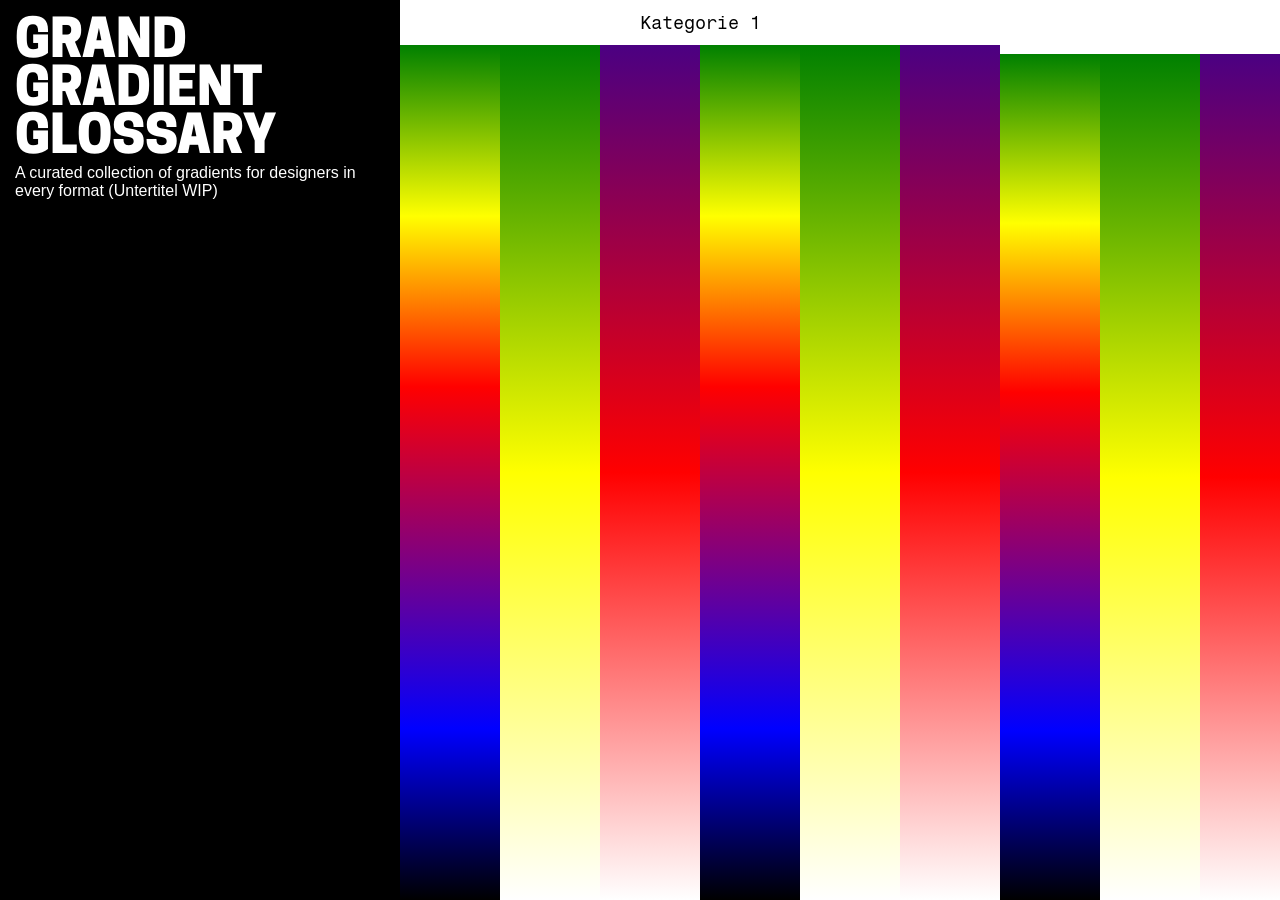
==== index.html @ f4796d77 "V4" ====
<!DOCTYPE html>
<html lang="en">
<head>
	<meta http-equiv="content-type" content="text/html; charset=utf-8">
	<meta name="viewport" content="width=device-width, initial-scale=1.0">
	<link rel="stylesheet" href="assets/css/fonts.css">
    <link rel="stylesheet" href="assets/css/style.css">

	<title>Gradient</title>


</head>


<body>

    <div class="blocker">
        
    </div>

    <div class="wrapper">

        <div class="library">
        <p>Kategorie 1</p>
        </div>

        <div class="grid-container">
            <label class="gradient gradient1">
                    <input type="radio" class="btnControl test1" name="button">
            </label>
            <label class="gradient gradient2">
                    <input type="radio" class="btnControl test2" name="button">
            </label>
            <label class="gradient gradient3">
                    <input type="radio" class="btnControl test3" name="button">
            </label>
            <label class="gradient gradient1">
                    <input type="radio" class="btnControl test1" name="button">
            </label>
            <label class="gradient gradient2">
                    <input type="radio" class="btnControl test2" name="button">
            </label>
            <label class="gradient gradient3">
                    <input type="radio" class="btnControl test3" name="button">
            </label>

        </div>

    </div>

    <div class="wrapper">

        <div class="library-2">
        <p>Kategorie 2</p>
        </div>

        <div class="grid-container-2">
            <label class="gradient gradient1">
                    <input type="radio" class="btnControl test1" name="button">
            </label>
            <label class="gradient gradient2">
                    <input type="radio" class="btnControl test2" name="button">
            </label>
            <label class="gradient gradient3">
                    <input type="radio" class="btnControl test3" name="button">
            </label>
            <label class="gradient gradient1">
                    <input type="radio" class="btnControl test1" name="button">
            </label>
            <label class="gradient gradient2">
                    <input type="radio" class="btnControl test2" name="button">
            </label>
            <label class="gradient gradient3">
                    <input type="radio" class="btnControl test3" name="button">
            </label>
            <label class="gradient gradient1">
                    <input type="radio" class="btnControl test1" name="button">
            </label>
            <label class="gradient gradient2">
                    <input type="radio" class="btnControl test2" name="button">
            </label>
            <label class="gradient gradient3">
                    <input type="radio" class="btnControl test3" name="button">
            </label>


        </div>


    </div>

    <div class="wrapper">

        <div class="library-3">
        <p>Kategorie 3</p>
        </div>

        <div class="grid-container-3">
            <label class="gradient gradient1">
                    <input type="radio" class="btnControl test1" name="button">
            </label>
            <label class="gradient gradient2">
                    <input type="radio" class="btnControl test2" name="button">
            </label>
            <label class="gradient gradient3">
                    <input type="radio" class="btnControl test3" name="button">
            </label>
            <label class="gradient gradient1">
                    <input type="radio" class="btnControl test1" name="button">
            </label>
            <label class="gradient gradient2">
                    <input type="radio" class="btnControl test2" name="button">
            </label>
            <label class="gradient gradient3">
                    <input type="radio" class="btnControl test3" name="button">

        </div>

    </div>

    <div class="blocker-2">

        <p>Hier kommen Informationen zum Projekt und eine Kontaktmöglichkeit zum hochladen :)</p>
        
    </div>

    <div class="footer">
        <div class="content1">
            <img class=image src="assets/images/bild2.jpg">
            <p>Gradient 1</p>
            <p>#000000 → #ede754 → #e1f5c4 → #fd1b54 → #bb32c1</p>
            <a href="assets/gradients/gradient1.grd">Download</a>
        </div>
        <div class="content2">
            <img class=image src="assets/images/bild3.jpg">
            <p>Gradient 2</p>
            <p>#000000 → #ede754 → #e1f5c4</p>
            <a href="assets/gradients/gradient1.grd">Download</a>
        </div>
        <div class="content3">
            <img class=image src="assets/images/bild4.jpg">
            <p>Gradient 3</p>
            <p>#000000 → #ede754 → #e1f5c4</p>
            <a href="assets/gradients/gradient1.grd">Download</a>
        </div>
        <div class= title>
            <h1>GRAND GRADIENT GLOSSARY</h1>
            <p>A curated collection of gradients for designers in every format (Untertitel WIP)</p>
        </div>
    </div>
</body>
</html>
---- assets/css/fonts.css ----
@font-face {
  font-family: CompagnonLight;
  src: url(../fonts/Compagnon-Light.woff) format("woff"),
       url(../fonts/Compagnon-Light.woff2) format("woff2");
  font-weight: 200;
  font-style: normal;
}

@font-face {
  font-family: CooperHewittHeavy;
  src: url(../fonts/CooperHewitt-Heavy.otf) format("opentype");
  font-weight: 900;
  font-style: normal;
}

@font-face {
  font-family: FragmentMono;
  src: url(../fonts/FragmentMono-Regular.ttf) format("truetype");
  font-weight: 700;
  font-style: normal;
}

@font-face {
  font-family: CooperHewittBold;
  src: url(../fonts/CooperHewitt-Bold.otf) format("opentype");
  font-weight: 700;
  font-style: normal;
}
---- assets/css/style.css ----
/* Reset */
* {
  margin: 0;
  padding: 0;
  box-sizing: border-box;
}

/* General body styling */
body {
  font-family: Helvetica, sans-serif;
  background: black;
  color: white;
  height: 100vh; /* Ensure the body fits the screen height */
  display: flex;
  flex-direction: row;
  align-items: left;
  width: 100%;
  justify-content: flex-start;
}

/* Headings */
h1 {
  font-family: CooperHewittHeavy;
  line-height: 48px;
  text-align: left;
  font-size: 52px;
}

h2 {
  font-family: Helvetica, sans-serif;
  font-size: 18 px;
  font-weight: 600;
}


.wrapper {
  display: grid;
  grid-template-rows: 1fr 1fr;
  width: 100%;
}

.title {

}

a {
  color: inherit;
  text-decoration: none;
}

.blocker {
  display: block;
  padding-left: 400px;

}

.blocker-2 {
  display: block;
  padding: 15px;
  width: 200px;
  flex: none;

}

/* Grid container */
.grid-container {
  display: grid;
  grid-auto-flow: column; /* Columns grow horizontally */
  grid-auto-columns: minmax(100px, 1fr); /* Flexible column widths */
  height: 95vh; /* Adjust for footer height */
  background-color: #f4f4f4;
  gap: 0; /* No spacing between columns */
}

.grid-container-2{
  display: grid;
  grid-auto-flow: column; /* Columns grow horizontally */
  grid-auto-columns: minmax(100px, 1fr); /* Flexible column widths */
  height: 94vh; /* Adjust for footer height */
  background-color: #f4f4f4;
  gap: 0; /* No spacing between columns */
}

.grid-container-3{
  display: grid;
  grid-auto-flow: column; /* Columns grow horizontally */
  grid-auto-columns: minmax(100px, 1fr); /* Flexible column widths */
  height: 93vh; /* Adjust for footer height */
  background-color: #f4f4f4;
  gap: 0; /* No spacing between columns */
}

.library {
  display: flex;
  font-family: FragmentMono;
  font-size: 18px;
  background: white;
  color: black;
  height: 5vh;
  justify-content: center;
  align-items: center;
}

.library-2 {
  display: flex;
  font-family: FragmentMono;
  font-size: 18px;
  background: white;
  color: black;
  height: 6vh;
  justify-content: center;
  align-items: center;
}

.library-3 {
  display: flex;
  font-family: FragmentMono;
  font-size: 18px;
  background: white;
  color: black;
  height: 7vh;
  justify-content: center;
  align-items: center;
}

/* Footer styling */
.footer {
  padding-left: 15px;
  padding-right: 15px;
  padding-bottom: 20px;
  padding-top: 20px;
  position: fixed; /* Ensure the footer is fixed */
  bottom: 0;
  background-color: black;
  width: 400px;
  height: 100%;
  box-sizing: border-box;
  display: flex;
  flex-direction: column;
  justify-content: space-between;
}

/* Gradient items */
.gradient {
  display: flex;
  justify-content: center;
  align-items: center;
}

.gradient:hover {
  border: 5px white solid;

}

.btnControl {
  display: none;
}


.gradient:has(.btnControl:checked) {
border: 5px white solid;
}

.gradient1 {
  background-image: linear-gradient(green, yellow, red, purple, blue, black);
}

.gradient2 {
  background-image: linear-gradient(green, yellow, white);
}

.gradient3 {
  background-image: linear-gradient(indigo, red, white);
}

.image {
  width: 100%;
}

.content1 {
  font-family: FragmentMono;
  font-size: 18px;
  line-height: 20px;
  display: none;
}

.content2 {
  font-family: FragmentMono;
  font-size: 18px;
  line-height: 20px;
  display: none;
}

.content3 {
  font-family: FragmentMono;
  font-size: 18px;
  line-height: 20px;
  display: none;
}


.wrapper:has(.test1:checked) ~ .footer .content1 {
  display: block;}

.wrapper:has(.test2:checked) ~ .footer .content2 {
  display: block;}

.wrapper:has(.test3:checked) ~ .footer .content3 {
  display: block;}

.wrapper:has(.test1:checked) ~ .footer {
  color: blueviolet;}

.wrapper:has(.test2:checked) ~ .footer {
  color: yellowgreen;}

.wrapper:has(.test3:checked) ~ .footer {
  color: red;}
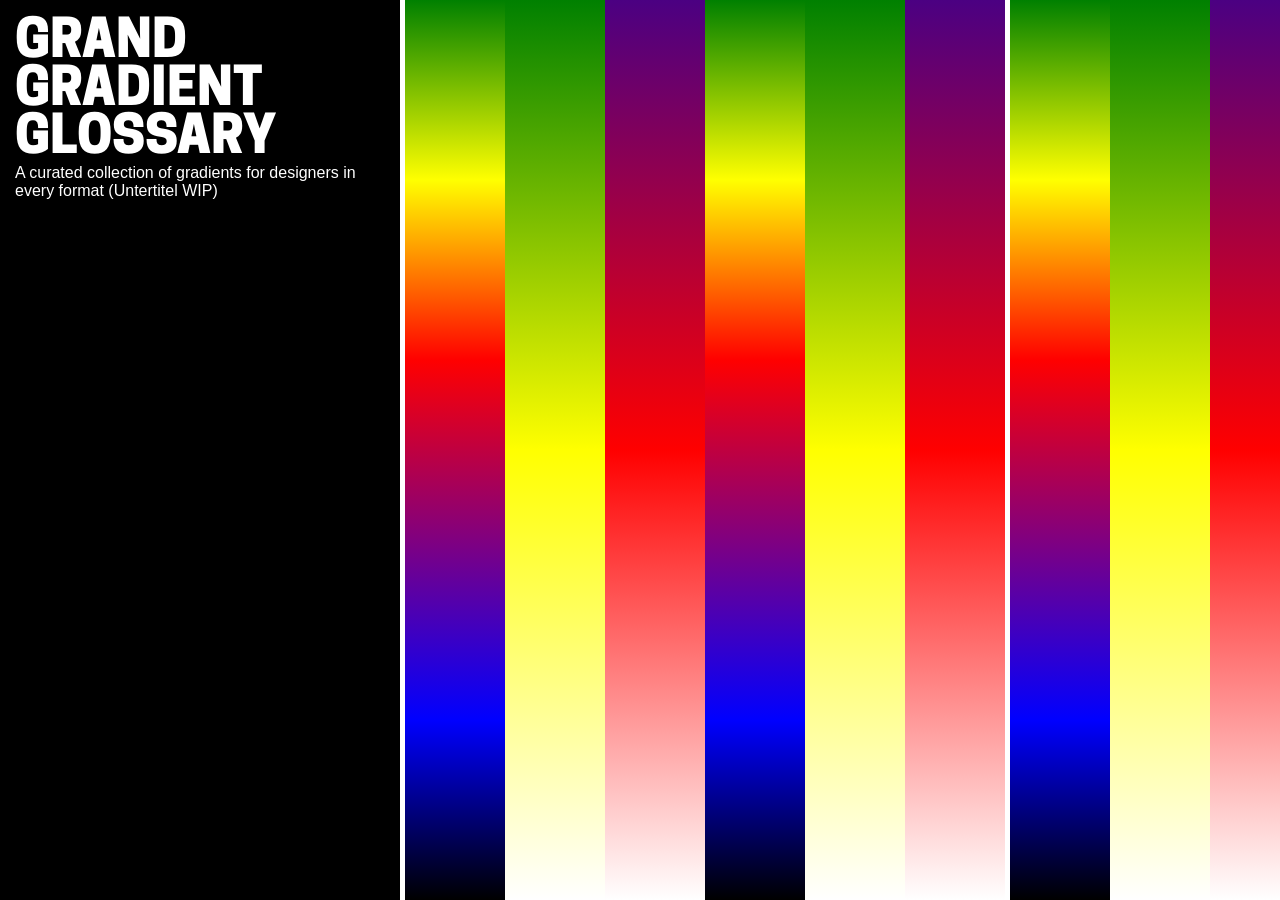
==== commit 7df280bb: "V5" ====
--- a/index.html
+++ b/index.html
@@ -20,11 +20,10 @@
 
     <div class="wrapper">
 
-        <div class="library">
-        <p>Kategorie 1</p>
-        </div>
+        <div class="grid-container">
 
-        <div class="grid-container">
+            <div></div>
+
             <label class="gradient gradient1">
                     <input type="radio" class="btnControl test1" name="button">
             </label>
@@ -50,11 +49,10 @@
 
     <div class="wrapper">
 
-        <div class="library-2">
-        <p>Kategorie 2</p>
-        </div>
+        <div class="grid-container">
 
-        <div class="grid-container-2">
+            <div></div>
+
             <label class="gradient gradient1">
                     <input type="radio" class="btnControl test1" name="button">
             </label>
@@ -91,11 +89,10 @@
 
     <div class="wrapper">
 
-        <div class="library-3">
-        <p>Kategorie 3</p>
-        </div>
+        <div class="grid-container">
 
-        <div class="grid-container-3">
+            <div></div>
+
             <label class="gradient gradient1">
                     <input type="radio" class="btnControl test1" name="button">
             </label>
@@ -118,6 +115,10 @@
 
     </div>
 
+    <div class="blocker-3">
+        
+    </div>
+
     <div class="blocker-2">
 
         <p>Hier kommen Informationen zum Projekt und eine Kontaktmöglichkeit zum hochladen :)</p>
@@ -127,19 +128,19 @@
     <div class="footer">
         <div class="content1">
             <img class=image src="assets/images/bild2.jpg">
-            <p>Gradient 1</p>
+            <p>Camera Collection #1</p>
             <p>#000000 → #ede754 → #e1f5c4 → #fd1b54 → #bb32c1</p>
             <a href="assets/gradients/gradient1.grd">Download</a>
         </div>
         <div class="content2">
             <img class=image src="assets/images/bild3.jpg">
-            <p>Gradient 2</p>
+            <p>Camera Collection #2</p>
             <p>#000000 → #ede754 → #e1f5c4</p>
             <a href="assets/gradients/gradient1.grd">Download</a>
         </div>
         <div class="content3">
             <img class=image src="assets/images/bild4.jpg">
-            <p>Gradient 3</p>
+            <p>Camera Collection #3</p>
             <p>#000000 → #ede754 → #e1f5c4</p>
             <a href="assets/gradients/gradient1.grd">Download</a>
         </div>
--- a/assets/css/style.css
+++ b/assets/css/style.css
@@ -35,7 +35,7 @@
 
 .wrapper {
   display: grid;
-  grid-template-rows: 1fr 1fr;
+  grid-template-rows: 1fr;
   width: 100%;
 }
 
@@ -54,6 +54,14 @@
 
 }
 
+.blocker-3 {
+  display: block;
+  width: 5px;
+  background-color: white;
+  flex: none;
+
+}
+
 .blocker-2 {
   display: block;
   padding: 15px;
@@ -62,66 +70,19 @@
 
 }
 
+
 /* Grid container */
 .grid-container {
   display: grid;
+  grid-template-columns: 5px;
   grid-auto-flow: column; /* Columns grow horizontally */
   grid-auto-columns: minmax(100px, 1fr); /* Flexible column widths */
-  height: 95vh; /* Adjust for footer height */
-  background-color: #f4f4f4;
+  height: 100vh; /* Adjust for footer height */
+  background-color: white;
   gap: 0; /* No spacing between columns */
 }
 
-.grid-container-2{
-  display: grid;
-  grid-auto-flow: column; /* Columns grow horizontally */
-  grid-auto-columns: minmax(100px, 1fr); /* Flexible column widths */
-  height: 94vh; /* Adjust for footer height */
-  background-color: #f4f4f4;
-  gap: 0; /* No spacing between columns */
-}
 
-.grid-container-3{
-  display: grid;
-  grid-auto-flow: column; /* Columns grow horizontally */
-  grid-auto-columns: minmax(100px, 1fr); /* Flexible column widths */
-  height: 93vh; /* Adjust for footer height */
-  background-color: #f4f4f4;
-  gap: 0; /* No spacing between columns */
-}
-
-.library {
-  display: flex;
-  font-family: FragmentMono;
-  font-size: 18px;
-  background: white;
-  color: black;
-  height: 5vh;
-  justify-content: center;
-  align-items: center;
-}
-
-.library-2 {
-  display: flex;
-  font-family: FragmentMono;
-  font-size: 18px;
-  background: white;
-  color: black;
-  height: 6vh;
-  justify-content: center;
-  align-items: center;
-}
-
-.library-3 {
-  display: flex;
-  font-family: FragmentMono;
-  font-size: 18px;
-  background: white;
-  color: black;
-  height: 7vh;
-  justify-content: center;
-  align-items: center;
-}
 
 /* Footer styling */
 .footer {
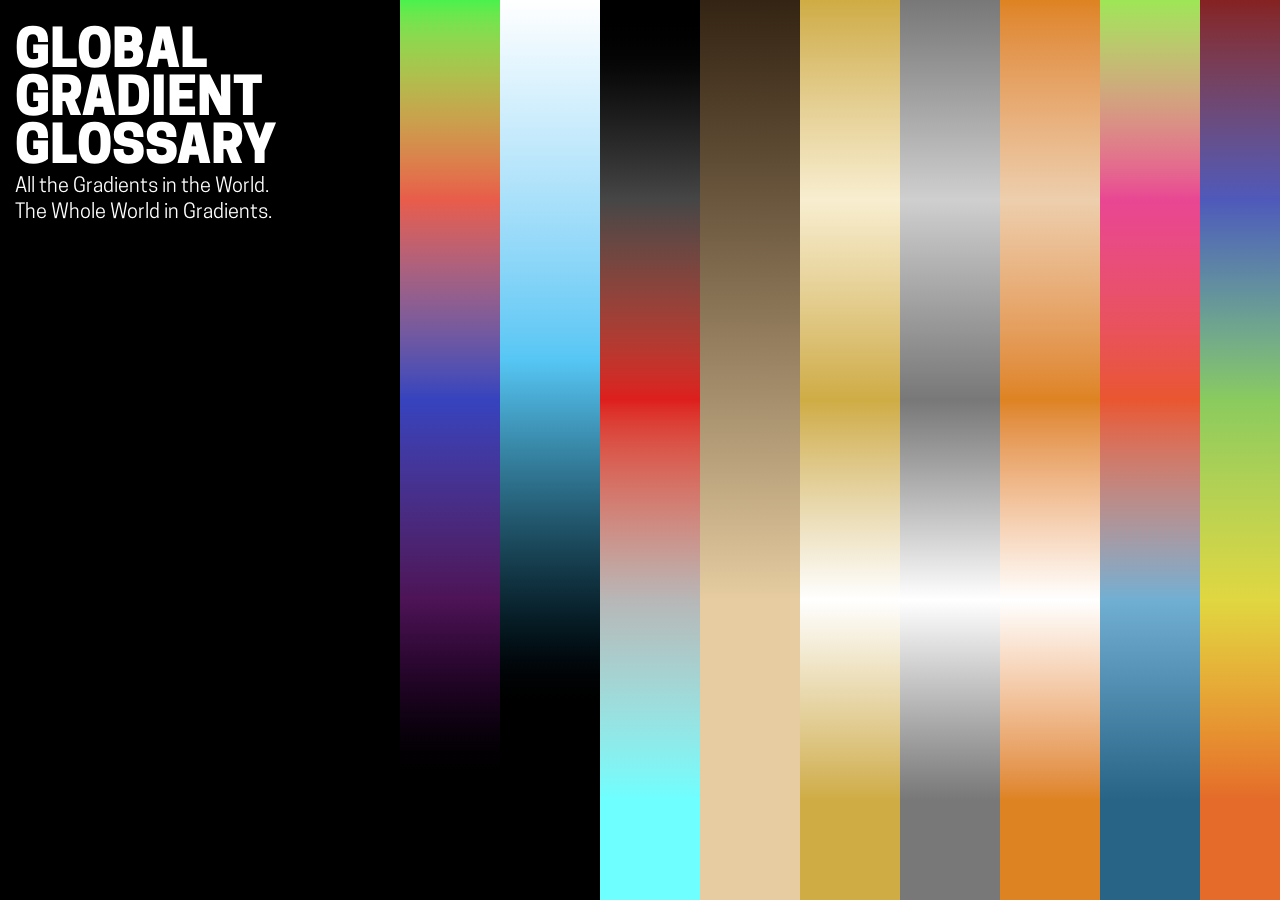
==== commit 4775abf2: "V1" ====
--- a/index.html
+++ b/index.html
@@ -9,6 +9,169 @@
 	<title>Gradient</title>
 
 
+
+<!-- Hier im Header werden Content und Verlauf verknüpft. Wenn ein Verlauf ausgewählt wird, das Content mit der entsprechenden ID gezeigt (display:none->block) und die Farbe der Schrift geändert -->
+
+
+<style>
+
+.wrapper:has(#gradient-1:checked) ~ .footer #content-1 {
+  display: block;}
+
+/*.wrapper:has(#gradient-1:checked) ~ .footer {
+    color: pink;}*/
+
+#animation-1 {
+    animation-duration: calc(15s + 10s * cos(1));
+}
+
+</style>
+
+<style>
+
+.wrapper:has(#gradient-2:checked) ~ .footer #content-2 {
+  display: block;}
+
+/*.wrapper:has(#gradient-2:checked) ~ .footer {
+    color: blue;}*/
+
+#animation-2 {
+    animation-duration: calc(15s + 10s * cos(2));
+}
+
+</style>
+
+<style>
+
+.wrapper:has(#gradient-3:checked) ~ .footer #content-3 {
+  display: block;}
+
+/*.wrapper:has(#gradient-3:checked) ~ .footer {
+    color: white;}*/
+
+#animation-3 {
+    animation-duration: calc(15s + 10s * cos(3));
+}
+
+</style>
+
+<style>
+
+.wrapper:has(#gradient-4:checked) ~ .footer #content-4 {
+  display: block;}
+
+/*.wrapper:has(#gradient-4:checked) ~ .footer {
+    color: pink;}*/
+
+#animation-4 {
+    animation-duration: calc(15s + 10s * cos(4));
+}
+
+</style>
+
+<style>
+
+.wrapper:has(#gradient-5:checked) ~ .footer #content-5 {
+  display: block;}
+
+/*.wrapper:has(#gradient-5:checked) ~ .footer {
+    color: pink;}*/
+
+#animation-5 {
+    animation-duration: calc(15s + 10s * cos(5));
+}
+
+</style>
+
+<style>
+
+.wrapper:has(#gradient-6:checked) ~ .footer #content-6 {
+  display: block;}
+
+/*.wrapper:has(#gradient-6:checked) ~ .footer {
+    color: pink;}*/
+
+#animation-6 {
+    animation-duration: calc(15s + 10s * cos(6));
+}
+
+</style>
+
+<style>
+
+.wrapper:has(#gradient-7:checked) ~ .footer #content-7 {
+  display: block;}
+
+/*.wrapper:has(#gradient-7:checked) ~ .footer {
+    color: pink;}*/
+
+#animation-7 {
+    animation-duration: calc(15s + 10s * cos(7));
+}
+
+</style>
+
+<style>
+
+.wrapper:has(#gradient-8:checked) ~ .footer #content-8 {
+  display: block;}
+
+/*.wrapper:has(#gradient-8:checked) ~ .footer {
+    color: pink;}*/
+
+#animation-8 {
+    animation-duration: calc(15s + 10s * cos(8));
+}
+
+</style>
+
+<style>
+
+.wrapper:has(#gradient-9:checked) ~ .footer #content-9 {
+  display: block;}
+
+/*.wrapper:has(#gradient-9:checked) ~ .footer {
+    color: pink;}*/
+
+#animation-9 {
+    animation-duration: calc(15s + 10s * cos(9));
+}
+
+</style>
+
+<style>
+
+.wrapper:has(#gradient-10:checked) ~ .footer #content-10 {
+  display: block;}
+
+/*.wrapper:has(#gradient-10:checked) ~ .footer {
+    color: pink;}*/
+
+#animation-10 {
+    animation-duration: calc(15s + 10s * cos(10));
+}
+
+</style>
+
+<style>
+
+.wrapper:has(#gradient-11:checked) ~ .footer #content-11 {
+  display: block;}
+
+/*.wrapper:has(#gradient-11:checked) ~ .footer {
+    color: pink;}*/
+
+#animation-11 {
+    animation-duration: calc(15s + 10s * cos(11));
+}
+
+</style>
+
+
+
+
+
+
 </head>
 
 
@@ -22,131 +185,308 @@
 
         <div class="grid-container">
 
-            <div></div>
-
-            <label class="gradient gradient1">
-                    <input type="radio" class="btnControl test1" name="button">
-            </label>
-            <label class="gradient gradient2">
-                    <input type="radio" class="btnControl test2" name="button">
-            </label>
-            <label class="gradient gradient3">
-                    <input type="radio" class="btnControl test3" name="button">
-            </label>
-            <label class="gradient gradient1">
-                    <input type="radio" class="btnControl test1" name="button">
-            </label>
-            <label class="gradient gradient2">
-                    <input type="radio" class="btnControl test2" name="button">
-            </label>
-            <label class="gradient gradient3">
-                    <input type="radio" class="btnControl test3" name="button">
-            </label>
+            <!-- Hier werden die Verläufe erstellt. Mit dem Style wird die Farbe definiert, mit der ID wird der Content verknüpft. Die Klasse btnContrlo dient dem Rand bei der Auswahl. Mit dem Namen werden alle Checkboxen eine Gruppe zugeordnet. -->
+
+            
+
+            <label class="gradient" id="animation-1" style="background-image:linear-gradient(in oklab, #49f14d, #e85c4a, #3643be, #4d1356, #000000, #000000, #4d1356, #3643be, #e85c4a, #49f14d),linear-gradient(90deg, #49f14d, #e85c4a, #3643be, #4d1356, #000000);background-size: 100% 200%; background-position: 0 0, 0 50%;">
+            <input type="checkbox" class="btnControl" id="gradient-1" name="button">
+            </label>             
+
+            
+
+            <label class="gradient" id="animation-2" style="background-image:linear-gradient(in oklab, #ffffff, #56c6f4, #000000, #000000, #56c6f4, #ffffff),linear-gradient(90deg, #49f14d, #e85c4a, #3643be, #4d1356, #000000);background-size: 100% 200%; background-position: 0 0, 0 50%;">
+            <input type="checkbox" class="btnControl" id="gradient-2" name="button">
+            </label>             
+
+            
+
+            <label class="gradient" id="animation-3" style="background-image:linear-gradient(in oklab, #000000, #464646, #dd1e1d, #b7b7b7, #6effff, #6effff, #b7b7b7, #dd1e1d, #464646, #000000),linear-gradient(90deg, #49f14d, #e85c4a, #3643be, #4d1356, #000000);background-size: 100% 200%; background-position: 0 0, 0 50%;">
+            <input type="checkbox" class="btnControl" id="gradient-3" name="button">
+            </label>             
+
+            
+
+            <label class="gradient" id="animation-4" style="background-image:linear-gradient(in oklab, #342413, #e6cca0, #e6cca0, #342413),linear-gradient(90deg, #49f14d, #e85c4a, #3643be, #4d1356, #000000);background-size: 100% 200%; background-position: 0 0, 0 50%;">
+            <input type="checkbox" class="btnControl" id="gradient-4" name="button">
+            </label>             
+
+            
+
+            <label class="gradient" id="animation-5" style="background-image:linear-gradient(in oklab, #cfac44, #f8eed0, #cfac44, #ffffff, #cfac44, #cfac44, #ffffff, #cfac44, #f8eed0, #cfac44),linear-gradient(90deg, #49f14d, #e85c4a, #3643be, #4d1356, #000000);background-size: 100% 200%; background-position: 0 0, 0 50%;">
+            <input type="checkbox" class="btnControl" id="gradient-5" name="button">
+            </label>             
+
+            
+
+            <label class="gradient" id="animation-6" style="background-image:linear-gradient(in oklab, #787878, #cfcfcf, #787878, #ffffff, #787878, #787878, #ffffff, #787878, #cfcfcf, #787878),linear-gradient(90deg, #49f14d, #e85c4a, #3643be, #4d1356, #000000);background-size: 100% 200%; background-position: 0 0, 0 50%;">
+            <input type="checkbox" class="btnControl" id="gradient-6" name="button">
+            </label>             
+
+            
+
+            <label class="gradient" id="animation-7" style="background-image:linear-gradient(in oklab, #de8321, #edcead, #de8321, #ffffff, #de8321, #de8321, #ffffff, #de8321, #edcead, #de8321),linear-gradient(90deg, #49f14d, #e85c4a, #3643be, #4d1356, #000000);background-size: 100% 200%; background-position: 0 0, 0 50%;">
+            <input type="checkbox" class="btnControl" id="gradient-7" name="button">
+            </label>             
+
+            
+
+            <label class="gradient" id="animation-8" style="background-image:linear-gradient(in oklab, #9de656, #e94693, #e9562f, #71afd2, #276486, #276486, #71afd2, #e9562f, #e94693, #9de656),linear-gradient(90deg, #49f14d, #e85c4a, #3643be, #4d1356, #000000);background-size: 100% 200%; background-position: 0 0, 0 50%;">
+            <input type="checkbox" class="btnControl" id="gradient-8" name="button">
+            </label>             
+
+            
+
+            <label class="gradient" id="animation-9" style="background-image:linear-gradient(in oklab, #852121, #4f59ba, #8acb5e, #e0d741, #e46b29, #e46b29, #e0d741, #8acb5e, #4f59ba, #852121),linear-gradient(90deg, #49f14d, #e85c4a, #3643be, #4d1356, #000000);background-size: 100% 200%; background-position: 0 0, 0 50%;">
+            <input type="checkbox" class="btnControl" id="gradient-9" name="button">
+            </label>             
+
+            
+
+            <label class="gradient" id="animation-10" style="background-image:linear-gradient(in oklab, #000000, #ef4897, #e4ad97, #f0d65b, #f0d65b, #e4ad97, #ef4897, #000000),linear-gradient(90deg, #49f14d, #e85c4a, #3643be, #4d1356, #000000);background-size: 100% 200%; background-position: 0 0, 0 50%;">
+            <input type="checkbox" class="btnControl" id="gradient-10" name="button">
+            </label>             
+
+            
+
+            <label class="gradient" id="animation-11" style="background-image:linear-gradient(in oklab, #000000, #58df47, #defcda, #defcda, #58df47, #000000),linear-gradient(90deg, #49f14d, #e85c4a, #3643be, #4d1356, #000000);background-size: 100% 200%; background-position: 0 0, 0 50%;">
+            <input type="checkbox" class="btnControl" id="gradient-11" name="button">
+            </label>             
+
+            
 
         </div>
 
     </div>
 
-    <div class="wrapper">
-
-        <div class="grid-container">
-
-            <div></div>
-
-            <label class="gradient gradient1">
-                    <input type="radio" class="btnControl test1" name="button">
-            </label>
-            <label class="gradient gradient2">
-                    <input type="radio" class="btnControl test2" name="button">
-            </label>
-            <label class="gradient gradient3">
-                    <input type="radio" class="btnControl test3" name="button">
-            </label>
-            <label class="gradient gradient1">
-                    <input type="radio" class="btnControl test1" name="button">
-            </label>
-            <label class="gradient gradient2">
-                    <input type="radio" class="btnControl test2" name="button">
-            </label>
-            <label class="gradient gradient3">
-                    <input type="radio" class="btnControl test3" name="button">
-            </label>
-            <label class="gradient gradient1">
-                    <input type="radio" class="btnControl test1" name="button">
-            </label>
-            <label class="gradient gradient2">
-                    <input type="radio" class="btnControl test2" name="button">
-            </label>
-            <label class="gradient gradient3">
-                    <input type="radio" class="btnControl test3" name="button">
-            </label>
-
-
-        </div>
-
-
+    <div class="blocker-2">
+
+        <p>Hier kommen Informationen zum Projekt und eine Kontaktmöglichkeit zum hochladen :)</p>
+        
     </div>
 
-    <div class="wrapper">
-
-        <div class="grid-container">
-
-            <div></div>
-
-            <label class="gradient gradient1">
-                    <input type="radio" class="btnControl test1" name="button">
-            </label>
-            <label class="gradient gradient2">
-                    <input type="radio" class="btnControl test2" name="button">
-            </label>
-            <label class="gradient gradient3">
-                    <input type="radio" class="btnControl test3" name="button">
-            </label>
-            <label class="gradient gradient1">
-                    <input type="radio" class="btnControl test1" name="button">
-            </label>
-            <label class="gradient gradient2">
-                    <input type="radio" class="btnControl test2" name="button">
-            </label>
-            <label class="gradient gradient3">
-                    <input type="radio" class="btnControl test3" name="button">
-
-        </div>
-
-    </div>
-
-    <div class="blocker-3">
-        
-    </div>
-
-    <div class="blocker-2">
-
-        <p>Hier kommen Informationen zum Projekt und eine Kontaktmöglichkeit zum hochladen :)</p>
-        
-    </div>
+
 
     <div class="footer">
-        <div class="content1">
-            <img class=image src="assets/images/bild2.jpg">
-            <p>Camera Collection #1</p>
-            <p>#000000 → #ede754 → #e1f5c4 → #fd1b54 → #bb32c1</p>
-            <a href="assets/gradients/gradient1.grd">Download</a>
-        </div>
-        <div class="content2">
-            <img class=image src="assets/images/bild3.jpg">
-            <p>Camera Collection #2</p>
-            <p>#000000 → #ede754 → #e1f5c4</p>
-            <a href="assets/gradients/gradient1.grd">Download</a>
-        </div>
-        <div class="content3">
-            <img class=image src="assets/images/bild4.jpg">
-            <p>Camera Collection #3</p>
-            <p>#000000 → #ede754 → #e1f5c4</p>
-            <a href="assets/gradients/gradient1.grd">Download</a>
-        </div>
-        <div class= title>
-            <h1>GRAND GRADIENT GLOSSARY</h1>
-            <p>A curated collection of gradients for designers in every format (Untertitel WIP)</p>
+
+        <!-- Hier im Footer wird der Content erstellt. Dabei wird jedem Content eine Individuelle ID zugewiesen. Zu dieser ID ist ein Verlauf und eine Farbe für die Schrift verknüpft -->
+
+        
+
+        <div class="content" id="content-1">
+            <img class=image src="assets/images/Thermal-Vision.jpg">
+            <div class="text">
+                <div>
+                <p>Thermal Vision</p>
+                </div>
+                <div class="right-bound">
+                <p><a href="assets/downloads/gradient1.grd">Download .grd</a></p>
+                <p><a href="assets/downloads/gradient1.grd">Download .ggr</a></p>
+                <details>
+                    <summary>Show CSS</summary>
+                    <p>linear-gradient(in oklab, #49f14d, #e85c4a, #3643be, #4d1356, #000000)</p>
+                </details>
+                </div>
+            </div>
+        </div>
+
+        
+
+        <div class="content" id="content-2">
+            <img class=image src="assets/images/X-Ray.jpg">
+            <div class="text">
+                <div>
+                <p>X-Ray</p>
+                </div>
+                <div class="right-bound">
+                <p><a href="assets/downloads/gradient1.grd">Download .grd</a></p>
+                <p><a href="assets/downloads/gradient1.grd">Download .ggr</a></p>
+                <details>
+                    <summary>Show CSS</summary>
+                    <p>linear-gradient(in oklab, #ffffff, #56c6f4, #000000)</p>
+                </details>
+                </div>
+            </div>
+        </div>
+
+        
+
+        <div class="content" id="content-3">
+            <img class=image src="assets/images/3D.jpg">
+            <div class="text">
+                <div>
+                <p>3D</p>
+                </div>
+                <div class="right-bound">
+                <p><a href="assets/downloads/gradient1.grd">Download .grd</a></p>
+                <p><a href="assets/downloads/gradient1.grd">Download .ggr</a></p>
+                <details>
+                    <summary>Show CSS</summary>
+                    <p>linear-gradient(in oklab, #000000, #464646, #dd1e1d, #b7b7b7, #6effff)</p>
+                </details>
+                </div>
+            </div>
+        </div>
+
+        
+
+        <div class="content" id="content-4">
+            <img class=image src="assets/images/Sepia.jpg">
+            <div class="text">
+                <div>
+                <p>Sepia</p>
+                </div>
+                <div class="right-bound">
+                <p><a href="assets/downloads/gradient1.grd">Download .grd</a></p>
+                <p><a href="assets/downloads/gradient1.grd">Download .ggr</a></p>
+                <details>
+                    <summary>Show CSS</summary>
+                    <p>linear-gradient(in oklab, #342413, #e6cca0)</p>
+                </details>
+                </div>
+            </div>
+        </div>
+
+        
+
+        <div class="content" id="content-5">
+            <img class=image src="assets/images/Gold.jpg">
+            <div class="text">
+                <div>
+                <p>Gold</p>
+                </div>
+                <div class="right-bound">
+                <p><a href="assets/downloads/gradient1.grd">Download .grd</a></p>
+                <p><a href="assets/downloads/gradient1.grd">Download .ggr</a></p>
+                <details>
+                    <summary>Show CSS</summary>
+                    <p>linear-gradient(in oklab, #cfac44, #f8eed0, #cfac44, #ffffff, #cfac44)</p>
+                </details>
+                </div>
+            </div>
+        </div>
+
+        
+
+        <div class="content" id="content-6">
+            <img class=image src="assets/images/Silver.jpg">
+            <div class="text">
+                <div>
+                <p>Silver</p>
+                </div>
+                <div class="right-bound">
+                <p><a href="assets/downloads/gradient1.grd">Download .grd</a></p>
+                <p><a href="assets/downloads/gradient1.grd">Download .ggr</a></p>
+                <details>
+                    <summary>Show CSS</summary>
+                    <p>linear-gradient(in oklab, #787878, #cfcfcf, #787878, #ffffff, #787878)</p>
+                </details>
+                </div>
+            </div>
+        </div>
+
+        
+
+        <div class="content" id="content-7">
+            <img class=image src="assets/images/Copper.jpg">
+            <div class="text">
+                <div>
+                <p>Copper</p>
+                </div>
+                <div class="right-bound">
+                <p><a href="assets/downloads/gradient1.grd">Download .grd</a></p>
+                <p><a href="assets/downloads/gradient1.grd">Download .ggr</a></p>
+                <details>
+                    <summary>Show CSS</summary>
+                    <p>linear-gradient(in oklab, #de8321, #edcead, #de8321, #ffffff, #de8321)</p>
+                </details>
+                </div>
+            </div>
+        </div>
+
+        
+
+        <div class="content" id="content-8">
+            <img class=image src="assets/images/Pop-Art_1.jpg">
+            <div class="text">
+                <div>
+                <p>Pop Art 1#</p>
+                </div>
+                <div class="right-bound">
+                <p><a href="assets/downloads/gradient1.grd">Download .grd</a></p>
+                <p><a href="assets/downloads/gradient1.grd">Download .ggr</a></p>
+                <details>
+                    <summary>Show CSS</summary>
+                    <p>linear-gradient(in oklab, #9de656, #e94693, #e9562f, #71afd2, #276486)</p>
+                </details>
+                </div>
+            </div>
+        </div>
+
+        
+
+        <div class="content" id="content-9">
+            <img class=image src="assets/images/Pop-Art_2.jpg">
+            <div class="text">
+                <div>
+                <p>Pop Art 2#</p>
+                </div>
+                <div class="right-bound">
+                <p><a href="assets/downloads/gradient1.grd">Download .grd</a></p>
+                <p><a href="assets/downloads/gradient1.grd">Download .ggr</a></p>
+                <details>
+                    <summary>Show CSS</summary>
+                    <p>linear-gradient(in oklab, #852121, #4f59ba, #8acb5e, #e0d741, #e46b29)</p>
+                </details>
+                </div>
+            </div>
+        </div>
+
+        
+
+        <div class="content" id="content-10">
+            <img class=image src="assets/images/Pop-Art_3.jpg">
+            <div class="text">
+                <div>
+                <p>Pop Art 3#</p>
+                </div>
+                <div class="right-bound">
+                <p><a href="assets/downloads/gradient1.grd">Download .grd</a></p>
+                <p><a href="assets/downloads/gradient1.grd">Download .ggr</a></p>
+                <details>
+                    <summary>Show CSS</summary>
+                    <p>linear-gradient(in oklab, #000000, #ef4897, #e4ad97, #f0d65b)</p>
+                </details>
+                </div>
+            </div>
+        </div>
+
+        
+
+        <div class="content" id="content-11">
+            <img class=image src="assets/images/Night-Vision.jpg">
+            <div class="text">
+                <div>
+                <p>Night Vision</p>
+                </div>
+                <div class="right-bound">
+                <p><a href="assets/downloads/gradient1.grd">Download .grd</a></p>
+                <p><a href="assets/downloads/gradient1.grd">Download .ggr</a></p>
+                <details>
+                    <summary>Show CSS</summary>
+                    <p>linear-gradient(in oklab, #000000, #58df47, #defcda)</p>
+                </details>
+                </div>
+            </div>
+        </div>
+
+                    
+
+
+        <div class="title">
+            <h1>GLOBAL GRADIENT GLOSSARY</h1>
+            <p>All the Gradients in the World.</p>
+            <p>The Whole World in Gradients.</p>
         </div>
     </div>
 </body>
--- a/assets/css/fonts.css
+++ b/assets/css/fonts.css
@@ -12,6 +12,14 @@
   font-weight: 900;
   font-style: normal;
 }
+
+@font-face {
+  font-family: CooperHewittBook;
+  src: url(../fonts/CooperHewitt-Book.otf) format("opentype");
+  font-weight: 900;
+  font-style: normal;
+}
+
 
 @font-face {
   font-family: FragmentMono;
--- a/assets/css/style.css
+++ b/assets/css/style.css
@@ -7,7 +7,9 @@
 
 /* General body styling */
 body {
-  font-family: Helvetica, sans-serif;
+  display: flex;
+  font-family: CooperHewittBook;
+  font-size: 20px;
   background: black;
   color: white;
   height: 100vh; /* Ensure the body fits the screen height */
@@ -27,8 +29,8 @@
 }
 
 h2 {
-  font-family: Helvetica, sans-serif;
-  font-size: 18 px;
+  font-family: CooperHewittBook;
+  font-size: 16px;
   font-weight: 600;
 }
 
@@ -40,6 +42,7 @@
 }
 
 .title {
+  padding-top: 10px;
 
 }
 
@@ -54,19 +57,13 @@
 
 }
 
-.blocker-3 {
-  display: block;
-  width: 5px;
-  background-color: white;
-  flex: none;
-
-}
 
 .blocker-2 {
   display: block;
   padding: 15px;
   width: 200px;
   flex: none;
+  position: relative;
 
 }
 
@@ -74,7 +71,6 @@
 /* Grid container */
 .grid-container {
   display: grid;
-  grid-template-columns: 5px;
   grid-auto-flow: column; /* Columns grow horizontally */
   grid-auto-columns: minmax(100px, 1fr); /* Flexible column widths */
   height: 100vh; /* Adjust for footer height */
@@ -99,6 +95,7 @@
   display: flex;
   flex-direction: column;
   justify-content: space-between;
+  overflow-y: auto;
 }
 
 /* Gradient items */
@@ -106,11 +103,7 @@
   display: flex;
   justify-content: center;
   align-items: center;
-}
-
-.gradient:hover {
-  border: 5px white solid;
-
+  mix-blend-mode: darken;
 }
 
 .btnControl {
@@ -119,7 +112,23 @@
 
 
 .gradient:has(.btnControl:checked) {
-border: 5px white solid;
+  animation-name: example;
+  animation-iteration-count: infinite;
+  animation-timing-function: linear;
+  transform: scale(1.5, 1.0);
+  transform-origin: left;
+  order: -1;
+
+}
+
+.gradient:hover {
+  animation-name: example;
+  animation-iteration-count: infinite;
+  animation-timing-function: linear;
+  animation-duration: 5s !important;
+}
+
+.gradient:has(.btnControl:checked):hover {
 }
 
 .gradient1 {
@@ -138,50 +147,31 @@
   width: 100%;
 }
 
-.content1 {
+.content {
+  padding-bottom: 20px;
   font-family: FragmentMono;
-  font-size: 18px;
+  font-size: 16px;
   line-height: 20px;
   display: none;
+
 }
 
-.content2 {
-  font-family: FragmentMono;
-  font-size: 18px;
-  line-height: 20px;
-  display: none;
+.text {
+  display: grid;
+  grid-template-columns: 1fr 1fr;
 }
 
-.content3 {
-  font-family: FragmentMono;
-  font-size: 18px;
-  line-height: 20px;
-  display: none;
+.right-bound {
+  text-align: right;
 }
 
-
-.wrapper:has(.test1:checked) ~ .footer .content1 {
-  display: block;}
-
-.wrapper:has(.test2:checked) ~ .footer .content2 {
-  display: block;}
-
-.wrapper:has(.test3:checked) ~ .footer .content3 {
-  display: block;}
-
-.wrapper:has(.test1:checked) ~ .footer {
-  color: blueviolet;}
-
-.wrapper:has(.test2:checked) ~ .footer {
-  color: yellowgreen;}
-
-.wrapper:has(.test3:checked) ~ .footer {
-  color: red;}
+@keyframes example {
+  from {  background-position: 0px 0px;}
+  to {  background-position: 0px 200vh;}
+}
 
 
 
 
 
 
-
-
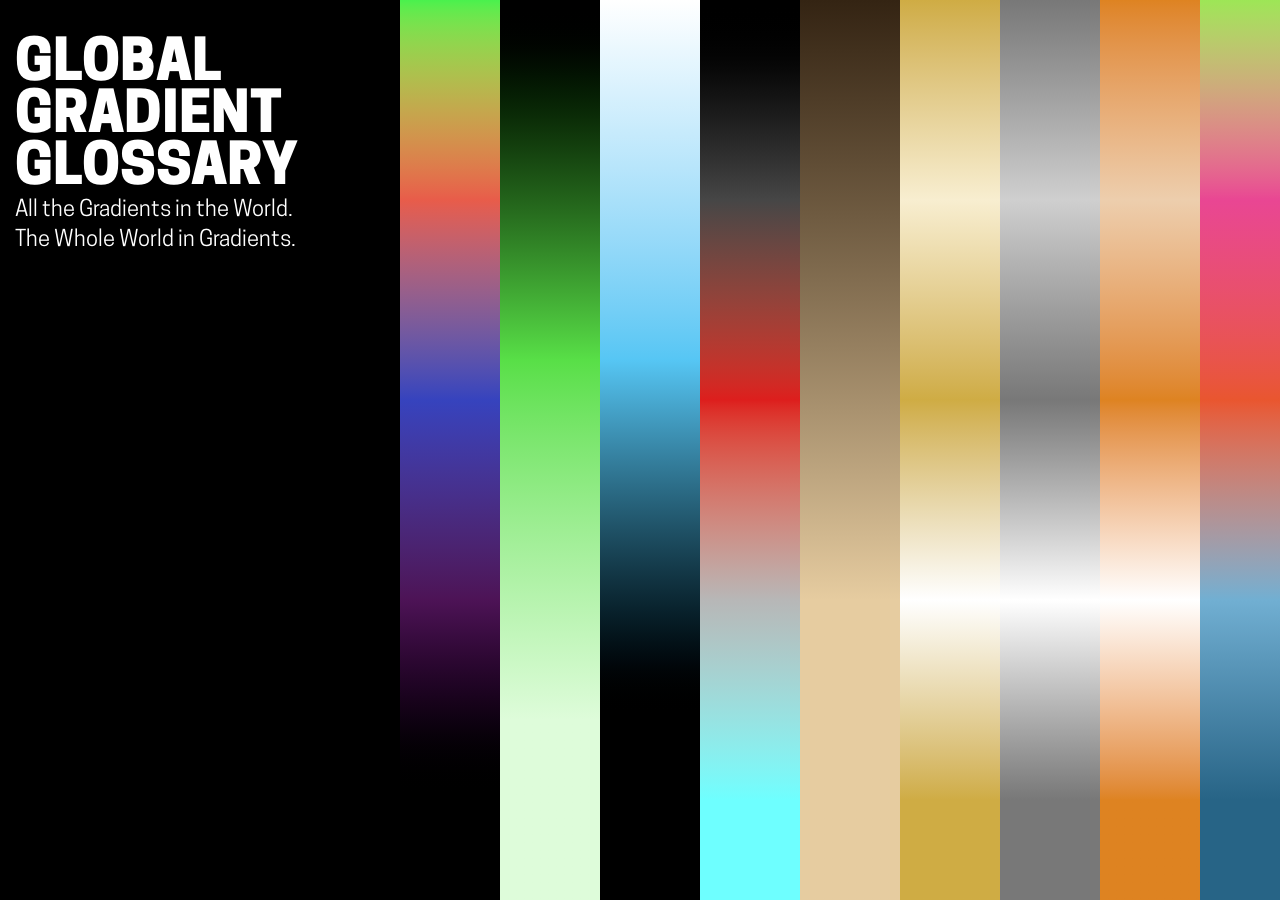
==== commit b69ed2b6: "Präsi" ====
--- a/index.html
+++ b/index.html
@@ -15,11 +15,11 @@
 
 <style>
 
-.wrapper:has(#gradient-1:checked) ~ .footer #content-1 {
-  display: block;}
-
-/*.wrapper:has(#gradient-1:checked) ~ .footer {
-    color: pink;}*/
+.wrapper:has(#gradient-1:checked) ~ .header #content-1 {
+  display: block;}
+
+/*.wrapper:has(#gradient-1:checked) ~ .header #content-1 {
+    color: #e85c4a;}*/
 
 #animation-1 {
     animation-duration: calc(15s + 10s * cos(1));
@@ -29,11 +29,11 @@
 
 <style>
 
-.wrapper:has(#gradient-2:checked) ~ .footer #content-2 {
-  display: block;}
-
-/*.wrapper:has(#gradient-2:checked) ~ .footer {
-    color: blue;}*/
+.wrapper:has(#gradient-2:checked) ~ .header #content-2 {
+  display: block;}
+
+/*.wrapper:has(#gradient-2:checked) ~ .header #content-2 {
+    color: #58df47;}*/
 
 #animation-2 {
     animation-duration: calc(15s + 10s * cos(2));
@@ -43,11 +43,11 @@
 
 <style>
 
-.wrapper:has(#gradient-3:checked) ~ .footer #content-3 {
-  display: block;}
-
-/*.wrapper:has(#gradient-3:checked) ~ .footer {
-    color: white;}*/
+.wrapper:has(#gradient-3:checked) ~ .header #content-3 {
+  display: block;}
+
+/*.wrapper:has(#gradient-3:checked) ~ .header #content-3 {
+    color: #56c6f4;}*/
 
 #animation-3 {
     animation-duration: calc(15s + 10s * cos(3));
@@ -57,11 +57,11 @@
 
 <style>
 
-.wrapper:has(#gradient-4:checked) ~ .footer #content-4 {
-  display: block;}
-
-/*.wrapper:has(#gradient-4:checked) ~ .footer {
-    color: pink;}*/
+.wrapper:has(#gradient-4:checked) ~ .header #content-4 {
+  display: block;}
+
+/*.wrapper:has(#gradient-4:checked) ~ .header #content-4 {
+    color: #dd1e1d;}*/
 
 #animation-4 {
     animation-duration: calc(15s + 10s * cos(4));
@@ -71,11 +71,11 @@
 
 <style>
 
-.wrapper:has(#gradient-5:checked) ~ .footer #content-5 {
-  display: block;}
-
-/*.wrapper:has(#gradient-5:checked) ~ .footer {
-    color: pink;}*/
+.wrapper:has(#gradient-5:checked) ~ .header #content-5 {
+  display: block;}
+
+/*.wrapper:has(#gradient-5:checked) ~ .header #content-5 {
+    color: #e6cca0;}*/
 
 #animation-5 {
     animation-duration: calc(15s + 10s * cos(5));
@@ -85,11 +85,11 @@
 
 <style>
 
-.wrapper:has(#gradient-6:checked) ~ .footer #content-6 {
-  display: block;}
-
-/*.wrapper:has(#gradient-6:checked) ~ .footer {
-    color: pink;}*/
+.wrapper:has(#gradient-6:checked) ~ .header #content-6 {
+  display: block;}
+
+/*.wrapper:has(#gradient-6:checked) ~ .header #content-6 {
+    color: #cfac44;}*/
 
 #animation-6 {
     animation-duration: calc(15s + 10s * cos(6));
@@ -99,11 +99,11 @@
 
 <style>
 
-.wrapper:has(#gradient-7:checked) ~ .footer #content-7 {
-  display: block;}
-
-/*.wrapper:has(#gradient-7:checked) ~ .footer {
-    color: pink;}*/
+.wrapper:has(#gradient-7:checked) ~ .header #content-7 {
+  display: block;}
+
+/*.wrapper:has(#gradient-7:checked) ~ .header #content-7 {
+    color: #cfcfcf;}*/
 
 #animation-7 {
     animation-duration: calc(15s + 10s * cos(7));
@@ -113,11 +113,11 @@
 
 <style>
 
-.wrapper:has(#gradient-8:checked) ~ .footer #content-8 {
-  display: block;}
-
-/*.wrapper:has(#gradient-8:checked) ~ .footer {
-    color: pink;}*/
+.wrapper:has(#gradient-8:checked) ~ .header #content-8 {
+  display: block;}
+
+/*.wrapper:has(#gradient-8:checked) ~ .header #content-8 {
+    color: #de8321;}*/
 
 #animation-8 {
     animation-duration: calc(15s + 10s * cos(8));
@@ -127,11 +127,11 @@
 
 <style>
 
-.wrapper:has(#gradient-9:checked) ~ .footer #content-9 {
-  display: block;}
-
-/*.wrapper:has(#gradient-9:checked) ~ .footer {
-    color: pink;}*/
+.wrapper:has(#gradient-9:checked) ~ .header #content-9 {
+  display: block;}
+
+/*.wrapper:has(#gradient-9:checked) ~ .header #content-9 {
+    color: #e94693;}*/
 
 #animation-9 {
     animation-duration: calc(15s + 10s * cos(9));
@@ -141,11 +141,11 @@
 
 <style>
 
-.wrapper:has(#gradient-10:checked) ~ .footer #content-10 {
-  display: block;}
-
-/*.wrapper:has(#gradient-10:checked) ~ .footer {
-    color: pink;}*/
+.wrapper:has(#gradient-10:checked) ~ .header #content-10 {
+  display: block;}
+
+/*.wrapper:has(#gradient-10:checked) ~ .header #content-10 {
+    color: #8acb5e;}*/
 
 #animation-10 {
     animation-duration: calc(15s + 10s * cos(10));
@@ -155,11 +155,11 @@
 
 <style>
 
-.wrapper:has(#gradient-11:checked) ~ .footer #content-11 {
-  display: block;}
-
-/*.wrapper:has(#gradient-11:checked) ~ .footer {
-    color: pink;}*/
+.wrapper:has(#gradient-11:checked) ~ .header #content-11 {
+  display: block;}
+
+/*.wrapper:has(#gradient-11:checked) ~ .header #content-11 {
+    color: #ef4897;}*/
 
 #animation-11 {
     animation-duration: calc(15s + 10s * cos(11));
@@ -189,67 +189,67 @@
 
             
 
-            <label class="gradient" id="animation-1" style="background-image:linear-gradient(in oklab, #49f14d, #e85c4a, #3643be, #4d1356, #000000, #000000, #4d1356, #3643be, #e85c4a, #49f14d),linear-gradient(90deg, #49f14d, #e85c4a, #3643be, #4d1356, #000000);background-size: 100% 200%; background-position: 0 0, 0 50%;">
+            <label class="gradient" id="animation-1" style="background-image:linear-gradient(in oklab, #49f14d, #e85c4a, #3643be, #4d1356, #000000, #000000, #4d1356, #3643be, #e85c4a, #49f14d);background-size: 100% 200%; background-position: 0 0, 0 50%;">
             <input type="checkbox" class="btnControl" id="gradient-1" name="button">
             </label>             
 
             
 
-            <label class="gradient" id="animation-2" style="background-image:linear-gradient(in oklab, #ffffff, #56c6f4, #000000, #000000, #56c6f4, #ffffff),linear-gradient(90deg, #49f14d, #e85c4a, #3643be, #4d1356, #000000);background-size: 100% 200%; background-position: 0 0, 0 50%;">
+            <label class="gradient" id="animation-2" style="background-image:linear-gradient(in oklab, #000000, #58df47, #defcda, #defcda, #58df47, #000000);background-size: 100% 200%; background-position: 0 0, 0 50%;">
             <input type="checkbox" class="btnControl" id="gradient-2" name="button">
             </label>             
 
             
 
-            <label class="gradient" id="animation-3" style="background-image:linear-gradient(in oklab, #000000, #464646, #dd1e1d, #b7b7b7, #6effff, #6effff, #b7b7b7, #dd1e1d, #464646, #000000),linear-gradient(90deg, #49f14d, #e85c4a, #3643be, #4d1356, #000000);background-size: 100% 200%; background-position: 0 0, 0 50%;">
+            <label class="gradient" id="animation-3" style="background-image:linear-gradient(in oklab, #ffffff, #56c6f4, #000000, #000000, #56c6f4, #ffffff);background-size: 100% 200%; background-position: 0 0, 0 50%;">
             <input type="checkbox" class="btnControl" id="gradient-3" name="button">
             </label>             
 
             
 
-            <label class="gradient" id="animation-4" style="background-image:linear-gradient(in oklab, #342413, #e6cca0, #e6cca0, #342413),linear-gradient(90deg, #49f14d, #e85c4a, #3643be, #4d1356, #000000);background-size: 100% 200%; background-position: 0 0, 0 50%;">
+            <label class="gradient" id="animation-4" style="background-image:linear-gradient(in oklab, #000000, #464646, #dd1e1d, #b7b7b7, #6effff, #6effff, #b7b7b7, #dd1e1d, #464646, #000000);background-size: 100% 200%; background-position: 0 0, 0 50%;">
             <input type="checkbox" class="btnControl" id="gradient-4" name="button">
             </label>             
 
             
 
-            <label class="gradient" id="animation-5" style="background-image:linear-gradient(in oklab, #cfac44, #f8eed0, #cfac44, #ffffff, #cfac44, #cfac44, #ffffff, #cfac44, #f8eed0, #cfac44),linear-gradient(90deg, #49f14d, #e85c4a, #3643be, #4d1356, #000000);background-size: 100% 200%; background-position: 0 0, 0 50%;">
+            <label class="gradient" id="animation-5" style="background-image:linear-gradient(in oklab, #342413, #e6cca0, #e6cca0, #342413);background-size: 100% 200%; background-position: 0 0, 0 50%;">
             <input type="checkbox" class="btnControl" id="gradient-5" name="button">
             </label>             
 
             
 
-            <label class="gradient" id="animation-6" style="background-image:linear-gradient(in oklab, #787878, #cfcfcf, #787878, #ffffff, #787878, #787878, #ffffff, #787878, #cfcfcf, #787878),linear-gradient(90deg, #49f14d, #e85c4a, #3643be, #4d1356, #000000);background-size: 100% 200%; background-position: 0 0, 0 50%;">
+            <label class="gradient" id="animation-6" style="background-image:linear-gradient(in oklab, #cfac44, #f8eed0, #cfac44, #ffffff, #cfac44, #cfac44, #ffffff, #cfac44, #f8eed0, #cfac44);background-size: 100% 200%; background-position: 0 0, 0 50%;">
             <input type="checkbox" class="btnControl" id="gradient-6" name="button">
             </label>             
 
             
 
-            <label class="gradient" id="animation-7" style="background-image:linear-gradient(in oklab, #de8321, #edcead, #de8321, #ffffff, #de8321, #de8321, #ffffff, #de8321, #edcead, #de8321),linear-gradient(90deg, #49f14d, #e85c4a, #3643be, #4d1356, #000000);background-size: 100% 200%; background-position: 0 0, 0 50%;">
+            <label class="gradient" id="animation-7" style="background-image:linear-gradient(in oklab, #787878, #cfcfcf, #787878, #ffffff, #787878, #787878, #ffffff, #787878, #cfcfcf, #787878);background-size: 100% 200%; background-position: 0 0, 0 50%;">
             <input type="checkbox" class="btnControl" id="gradient-7" name="button">
             </label>             
 
             
 
-            <label class="gradient" id="animation-8" style="background-image:linear-gradient(in oklab, #9de656, #e94693, #e9562f, #71afd2, #276486, #276486, #71afd2, #e9562f, #e94693, #9de656),linear-gradient(90deg, #49f14d, #e85c4a, #3643be, #4d1356, #000000);background-size: 100% 200%; background-position: 0 0, 0 50%;">
+            <label class="gradient" id="animation-8" style="background-image:linear-gradient(in oklab, #de8321, #edcead, #de8321, #ffffff, #de8321, #de8321, #ffffff, #de8321, #edcead, #de8321);background-size: 100% 200%; background-position: 0 0, 0 50%;">
             <input type="checkbox" class="btnControl" id="gradient-8" name="button">
             </label>             
 
             
 
-            <label class="gradient" id="animation-9" style="background-image:linear-gradient(in oklab, #852121, #4f59ba, #8acb5e, #e0d741, #e46b29, #e46b29, #e0d741, #8acb5e, #4f59ba, #852121),linear-gradient(90deg, #49f14d, #e85c4a, #3643be, #4d1356, #000000);background-size: 100% 200%; background-position: 0 0, 0 50%;">
+            <label class="gradient" id="animation-9" style="background-image:linear-gradient(in oklab, #9de656, #e94693, #e9562f, #71afd2, #276486, #276486, #71afd2, #e9562f, #e94693, #9de656);background-size: 100% 200%; background-position: 0 0, 0 50%;">
             <input type="checkbox" class="btnControl" id="gradient-9" name="button">
             </label>             
 
             
 
-            <label class="gradient" id="animation-10" style="background-image:linear-gradient(in oklab, #000000, #ef4897, #e4ad97, #f0d65b, #f0d65b, #e4ad97, #ef4897, #000000),linear-gradient(90deg, #49f14d, #e85c4a, #3643be, #4d1356, #000000);background-size: 100% 200%; background-position: 0 0, 0 50%;">
+            <label class="gradient" id="animation-10" style="background-image:linear-gradient(in oklab, #852121, #4f59ba, #8acb5e, #e0d741, #e46b29, #e46b29, #e0d741, #8acb5e, #4f59ba, #852121);background-size: 100% 200%; background-position: 0 0, 0 50%;">
             <input type="checkbox" class="btnControl" id="gradient-10" name="button">
             </label>             
 
             
 
-            <label class="gradient" id="animation-11" style="background-image:linear-gradient(in oklab, #000000, #58df47, #defcda, #defcda, #58df47, #000000),linear-gradient(90deg, #49f14d, #e85c4a, #3643be, #4d1356, #000000);background-size: 100% 200%; background-position: 0 0, 0 50%;">
+            <label class="gradient" id="animation-11" style="background-image:linear-gradient(in oklab, #000000, #ef4897, #e4ad97, #f0d65b, #f0d65b, #e4ad97, #ef4897, #000000);background-size: 100% 200%; background-position: 0 0, 0 50%;">
             <input type="checkbox" class="btnControl" id="gradient-11" name="button">
             </label>             
 
@@ -259,223 +259,436 @@
 
     </div>
 
-    <div class="blocker-2">
-
-        <p>Hier kommen Informationen zum Projekt und eine Kontaktmöglichkeit zum hochladen :)</p>
+    <div class="footer">
+
+        <p>This website aims to be a platform for creatives to share their favorite gradients. You can download them for Photoshop (.grd), Gimp (.grr), or just grab the CSS code. To contribute, you can submit your gradients the old-fashioned way — details below. <p>
+
+        <br>
+
+        <details>
+            <summary>THE PICTURES</summary>
+
+            <br>
+
+            <p>The images on the left give you a preview of how each gradient looks when applied as a gradient map. The effect is achieved using SVG filters. Some great resources to understand this effect are <a href="https://tympanus.net/codrops/2019/02/05/svg-filter-effects-duotone-images-with-fecomponenttransfer/">this article by Sara Soueidan</a> and the <a href="https://yoksel.github.io/svg-gradient-map/#/">SVG Gradient Map Filter tool by Yoksel</a>.</p>
+
+            <br>
+
+            <p>The pictures by Elaine Gay Jarvis show the 1978 Gay Freedom Day Parade in San Francisco, California. They are provided by the GLBT Historical Society on DIVA.</p>
+        </details>
+
+
+        <br>
+
+        <details>
+            <summary>HOW TO SUBMIT</summary>
+
+            <br>
+
+            <p>You're welcome to contribute your own gradients to the collection! Just email <a href="mailto:christopher@thomas-design.de?subject=Gradient%20Submission">christopher@thomas-design.de</a> with your gradient in .grd, .grr, or CSS format, along with a name for your gradients and your own name.</p>
+
+        </details>
         
     </div>
 
 
 
-    <div class="footer">
-
-        <!-- Hier im Footer wird der Content erstellt. Dabei wird jedem Content eine Individuelle ID zugewiesen. Zu dieser ID ist ein Verlauf und eine Farbe für die Schrift verknüpft -->
-
-        
+    <div class="header">
+
+        <!-- Hier im Header wird der Content erstellt. Dabei wird jedem Content eine Individuelle ID zugewiesen. Zu dieser ID ist ein Verlauf und eine Farbe für die Schrift verknüpft -->
+
+        
+
+
 
         <div class="content" id="content-1">
-            <img class=image src="assets/images/Thermal-Vision.jpg">
-            <div class="text">
-                <div>
+            <svg viewBox="0 0 750 1023">
+                <filter id="filter-1" color-interpolation-filters="sRGB">
+                    <feColorMatrix type="matrix" values=
+                    ".33 .33 .33 0 0
+                    .33 .33 .33 0 0
+                    .33 .33 .33 0 0
+                    0 0 0 1 0"/>
+                    <feComponentTransfer>
+                        <feFuncR type="table" tableValues="0.286 0.910 0.212 0.302 0"/>
+                        <feFuncG type="table" tableValues="0.945 0.360 0.263 0.075 0"/>
+                        <feFuncB type="table" tableValues="0.302 0.290 0.745 0.337 0"/>
+                        <feFuncA type="table" tableValues="0 1"/>
+                    </feComponentTransfer>
+                </filter>
+                <image y="-50" x="-50" width="900" filter="url(#filter-1)" href="https://diva.sfsu.edu/bundles/image/1523099.750x.png"/>
+            </svg>
+            <div class="text">
+                <div>
+                <p><a href="assets/downloads/gradient1.grd" style="text-decoration: none;">Download .grd</a></p>
+                <p><a href="assets/downloads/gradient1.grd" style="text-decoration: none;">Download .ggr</a></p>
+                <details>
+                    <summary>Show CSS</summary>
+                    <p>linear-gradient(in oklab, #49f14d, #e85c4a, #3643be, #4d1356, #000000)</p>
+                </details>
+                </div>
+                <div class="right-bound">
                 <p>Thermal Vision</p>
                 </div>
-                <div class="right-bound">
-                <p><a href="assets/downloads/gradient1.grd">Download .grd</a></p>
-                <p><a href="assets/downloads/gradient1.grd">Download .ggr</a></p>
-                <details>
-                    <summary>Show CSS</summary>
-                    <p>linear-gradient(in oklab, #49f14d, #e85c4a, #3643be, #4d1356, #000000)</p>
-                </details>
-                </div>
-            </div>
-        </div>
-
-        
+            </div>
+        </div>
+
+        
+
+
 
         <div class="content" id="content-2">
-            <img class=image src="assets/images/X-Ray.jpg">
-            <div class="text">
-                <div>
+            <svg viewBox="0 0 750 1023">
+                <filter id="filter-2" color-interpolation-filters="sRGB">
+                    <feColorMatrix type="matrix" values=
+                    ".33 .33 .33 0 0
+                    .33 .33 .33 0 0
+                    .33 .33 .33 0 0
+                    0 0 0 1 0"/>
+                    <feComponentTransfer>
+                        <feFuncR type="table" tableValues="0 0.345 0.87"/>
+                        <feFuncG type="table" tableValues="0 0.875 0.988"/>
+                        <feFuncB type="table" tableValues="0 0.278 0.855"/>
+                        <feFuncA type="table" tableValues="0 1"/>
+                    </feComponentTransfer>
+                </filter>
+                <image y="-50" x="-50" width="900" filter="url(#filter-2)" href="https://diva.sfsu.edu/bundles/image/1523167.750x.png"/>
+            </svg>
+            <div class="text">
+                <div>
+                <p><a href="assets/downloads/gradient1.grd" style="text-decoration: none;">Download .grd</a></p>
+                <p><a href="assets/downloads/gradient1.grd" style="text-decoration: none;">Download .ggr</a></p>
+                <details>
+                    <summary>Show CSS</summary>
+                    <p>linear-gradient(in oklab, #000000, #58df47, #defcda)</p>
+                </details>
+                </div>
+                <div class="right-bound">
+                <p>Night Vision</p>
+                </div>
+            </div>
+        </div>
+
+        
+
+
+
+        <div class="content" id="content-3">
+            <svg viewBox="0 0 750 1023">
+                <filter id="filter-3" color-interpolation-filters="sRGB">
+                    <feColorMatrix type="matrix" values=
+                    ".33 .33 .33 0 0
+                    .33 .33 .33 0 0
+                    .33 .33 .33 0 0
+                    0 0 0 1 0"/>
+                    <feComponentTransfer>
+                        <feFuncR type="table" tableValues="1 0.337 0"/>
+                        <feFuncG type="table" tableValues="1 0.776 0"/>
+                        <feFuncB type="table" tableValues="1 0.957 0"/>
+                        <feFuncA type="table" tableValues="0 1"/>
+                    </feComponentTransfer>
+                </filter>
+                <image y="-50" x="-50" width="900" filter="url(#filter-3)" href="https://diva.sfsu.edu/bundles/image/1523133.750x.png"/>
+            </svg>
+            <div class="text">
+                <div>
+                <p><a href="assets/downloads/gradient1.grd" style="text-decoration: none;">Download .grd</a></p>
+                <p><a href="assets/downloads/gradient1.grd" style="text-decoration: none;">Download .ggr</a></p>
+                <details>
+                    <summary>Show CSS</summary>
+                    <p>linear-gradient(in oklab, #ffffff, #56c6f4, #000000)</p>
+                </details>
+                </div>
+                <div class="right-bound">
                 <p>X-Ray</p>
                 </div>
-                <div class="right-bound">
-                <p><a href="assets/downloads/gradient1.grd">Download .grd</a></p>
-                <p><a href="assets/downloads/gradient1.grd">Download .ggr</a></p>
-                <details>
-                    <summary>Show CSS</summary>
-                    <p>linear-gradient(in oklab, #ffffff, #56c6f4, #000000)</p>
-                </details>
-                </div>
-            </div>
-        </div>
-
-        
-
-        <div class="content" id="content-3">
-            <img class=image src="assets/images/3D.jpg">
-            <div class="text">
-                <div>
+            </div>
+        </div>
+
+        
+
+
+
+        <div class="content" id="content-4">
+            <svg viewBox="0 0 750 1023">
+                <filter id="filter-4" color-interpolation-filters="sRGB">
+                    <feColorMatrix type="matrix" values=
+                    ".33 .33 .33 0 0
+                    .33 .33 .33 0 0
+                    .33 .33 .33 0 0
+                    0 0 0 1 0"/>
+                    <feComponentTransfer>
+                        <feFuncR type="table" tableValues="0 0.274 0.867 0.718 0.431"/>
+                        <feFuncG type="table" tableValues="0 0.274 0.118 0.718 1"/>
+                        <feFuncB type="table" tableValues="0 0.274 0.114 0.718 1"/>
+                        <feFuncA type="table" tableValues="0 1"/>
+                    </feComponentTransfer>
+                </filter>
+                <image y="-50" x="-50" width="900" filter="url(#filter-4)" href="https://diva.sfsu.edu/bundles/image/1523147.750x.png"/>
+            </svg>
+            <div class="text">
+                <div>
+                <p><a href="assets/downloads/gradient1.grd" style="text-decoration: none;">Download .grd</a></p>
+                <p><a href="assets/downloads/gradient1.grd" style="text-decoration: none;">Download .ggr</a></p>
+                <details>
+                    <summary>Show CSS</summary>
+                    <p>linear-gradient(in oklab, #000000, #464646, #dd1e1d, #b7b7b7, #6effff)</p>
+                </details>
+                </div>
+                <div class="right-bound">
                 <p>3D</p>
                 </div>
-                <div class="right-bound">
-                <p><a href="assets/downloads/gradient1.grd">Download .grd</a></p>
-                <p><a href="assets/downloads/gradient1.grd">Download .ggr</a></p>
-                <details>
-                    <summary>Show CSS</summary>
-                    <p>linear-gradient(in oklab, #000000, #464646, #dd1e1d, #b7b7b7, #6effff)</p>
-                </details>
-                </div>
-            </div>
-        </div>
-
-        
-
-        <div class="content" id="content-4">
-            <img class=image src="assets/images/Sepia.jpg">
-            <div class="text">
-                <div>
+            </div>
+        </div>
+
+        
+
+
+
+        <div class="content" id="content-5">
+            <svg viewBox="0 0 750 1023">
+                <filter id="filter-5" color-interpolation-filters="sRGB">
+                    <feColorMatrix type="matrix" values=
+                    ".33 .33 .33 0 0
+                    .33 .33 .33 0 0
+                    .33 .33 .33 0 0
+                    0 0 0 1 0"/>
+                    <feComponentTransfer>
+                        <feFuncR type="table" tableValues="0.204 0.902"/>
+                        <feFuncG type="table" tableValues="0.141 0.8"/>
+                        <feFuncB type="table" tableValues="0.075 0.627"/>
+                        <feFuncA type="table" tableValues="0 1"/>
+                    </feComponentTransfer>
+                </filter>
+                <image y="-50" x="-50" width="900" filter="url(#filter-5)" href="https://diva.sfsu.edu/bundles/image/1523106.750x.png"/>
+            </svg>
+            <div class="text">
+                <div>
+                <p><a href="assets/downloads/gradient1.grd" style="text-decoration: none;">Download .grd</a></p>
+                <p><a href="assets/downloads/gradient1.grd" style="text-decoration: none;">Download .ggr</a></p>
+                <details>
+                    <summary>Show CSS</summary>
+                    <p>linear-gradient(in oklab, #342413, #e6cca0)</p>
+                </details>
+                </div>
+                <div class="right-bound">
                 <p>Sepia</p>
                 </div>
-                <div class="right-bound">
-                <p><a href="assets/downloads/gradient1.grd">Download .grd</a></p>
-                <p><a href="assets/downloads/gradient1.grd">Download .ggr</a></p>
-                <details>
-                    <summary>Show CSS</summary>
-                    <p>linear-gradient(in oklab, #342413, #e6cca0)</p>
-                </details>
-                </div>
-            </div>
-        </div>
-
-        
-
-        <div class="content" id="content-5">
-            <img class=image src="assets/images/Gold.jpg">
-            <div class="text">
-                <div>
+            </div>
+        </div>
+
+        
+
+
+
+        <div class="content" id="content-6">
+            <svg viewBox="0 0 750 1023">
+                <filter id="filter-6" color-interpolation-filters="sRGB">
+                    <feColorMatrix type="matrix" values=
+                    ".33 .33 .33 0 0
+                    .33 .33 .33 0 0
+                    .33 .33 .33 0 0
+                    0 0 0 1 0"/>
+                    <feComponentTransfer>
+                        <feFuncR type="table" tableValues="0.812 0.973 0.812 1 0.812"/>
+                        <feFuncG type="table" tableValues="0.674 0.933 0.674 1 0.674"/>
+                        <feFuncB type="table" tableValues="0.267 0.816 0.267 1 0.267"/>
+                        <feFuncA type="table" tableValues="0 1"/>
+                    </feComponentTransfer>
+                </filter>
+                <image y="-50" x="-50" width="900" filter="url(#filter-6)" href="https://diva.sfsu.edu/bundles/image/1523164.750x.png"/>
+            </svg>
+            <div class="text">
+                <div>
+                <p><a href="assets/downloads/gradient1.grd" style="text-decoration: none;">Download .grd</a></p>
+                <p><a href="assets/downloads/gradient1.grd" style="text-decoration: none;">Download .ggr</a></p>
+                <details>
+                    <summary>Show CSS</summary>
+                    <p>linear-gradient(in oklab, #cfac44, #f8eed0, #cfac44, #ffffff, #cfac44)</p>
+                </details>
+                </div>
+                <div class="right-bound">
                 <p>Gold</p>
                 </div>
-                <div class="right-bound">
-                <p><a href="assets/downloads/gradient1.grd">Download .grd</a></p>
-                <p><a href="assets/downloads/gradient1.grd">Download .ggr</a></p>
-                <details>
-                    <summary>Show CSS</summary>
-                    <p>linear-gradient(in oklab, #cfac44, #f8eed0, #cfac44, #ffffff, #cfac44)</p>
-                </details>
-                </div>
-            </div>
-        </div>
-
-        
-
-        <div class="content" id="content-6">
-            <img class=image src="assets/images/Silver.jpg">
-            <div class="text">
-                <div>
+            </div>
+        </div>
+
+        
+
+
+
+        <div class="content" id="content-7">
+            <svg viewBox="0 0 750 1023">
+                <filter id="filter-7" color-interpolation-filters="sRGB">
+                    <feColorMatrix type="matrix" values=
+                    ".33 .33 .33 0 0
+                    .33 .33 .33 0 0
+                    .33 .33 .33 0 0
+                    0 0 0 1 0"/>
+                    <feComponentTransfer>
+                        <feFuncR type="table" tableValues="0.471 0.812 0.471 1 0.471"/>
+                        <feFuncG type="table" tableValues="0.471 0.812 0.471 1 0.471"/>
+                        <feFuncB type="table" tableValues="0.471 0.812 0.471 1 0.471"/>
+                        <feFuncA type="table" tableValues="0 1"/>
+                    </feComponentTransfer>
+                </filter>
+                <image y="-50" x="-50" width="900" filter="url(#filter-7)" href="https://diva.sfsu.edu/bundles/image/1523165.750x.png"/>
+            </svg>
+            <div class="text">
+                <div>
+                <p><a href="assets/downloads/gradient1.grd" style="text-decoration: none;">Download .grd</a></p>
+                <p><a href="assets/downloads/gradient1.grd" style="text-decoration: none;">Download .ggr</a></p>
+                <details>
+                    <summary>Show CSS</summary>
+                    <p>linear-gradient(in oklab, #787878, #cfcfcf, #787878, #ffffff, #787878)</p>
+                </details>
+                </div>
+                <div class="right-bound">
                 <p>Silver</p>
                 </div>
-                <div class="right-bound">
-                <p><a href="assets/downloads/gradient1.grd">Download .grd</a></p>
-                <p><a href="assets/downloads/gradient1.grd">Download .ggr</a></p>
-                <details>
-                    <summary>Show CSS</summary>
-                    <p>linear-gradient(in oklab, #787878, #cfcfcf, #787878, #ffffff, #787878)</p>
-                </details>
-                </div>
-            </div>
-        </div>
-
-        
-
-        <div class="content" id="content-7">
-            <img class=image src="assets/images/Copper.jpg">
-            <div class="text">
-                <div>
+            </div>
+        </div>
+
+        
+
+
+
+        <div class="content" id="content-8">
+            <svg viewBox="0 0 750 1023">
+                <filter id="filter-8" color-interpolation-filters="sRGB">
+                    <feColorMatrix type="matrix" values=
+                    ".33 .33 .33 0 0
+                    .33 .33 .33 0 0
+                    .33 .33 .33 0 0
+                    0 0 0 1 0"/>
+                    <feComponentTransfer>
+                        <feFuncR type="table" tableValues="0.871 0.929 0.871 1 0.871"/>
+                        <feFuncG type="table" tableValues="0.514 0.808 0.514 1 0.514"/>
+                        <feFuncB type="table" tableValues="0.129 0.678 0.129 1 0.129"/>
+                        <feFuncA type="table" tableValues="0 1"/>
+                    </feComponentTransfer>
+                </filter>
+                <image y="-50" x="-50" width="900" filter="url(#filter-8)" href="https://diva.sfsu.edu/bundles/image/1523098.750x.png"/>
+            </svg>
+            <div class="text">
+                <div>
+                <p><a href="assets/downloads/gradient1.grd" style="text-decoration: none;">Download .grd</a></p>
+                <p><a href="assets/downloads/gradient1.grd" style="text-decoration: none;">Download .ggr</a></p>
+                <details>
+                    <summary>Show CSS</summary>
+                    <p>linear-gradient(in oklab, #de8321, #edcead, #de8321, #ffffff, #de8321)</p>
+                </details>
+                </div>
+                <div class="right-bound">
                 <p>Copper</p>
                 </div>
-                <div class="right-bound">
-                <p><a href="assets/downloads/gradient1.grd">Download .grd</a></p>
-                <p><a href="assets/downloads/gradient1.grd">Download .ggr</a></p>
-                <details>
-                    <summary>Show CSS</summary>
-                    <p>linear-gradient(in oklab, #de8321, #edcead, #de8321, #ffffff, #de8321)</p>
-                </details>
-                </div>
-            </div>
-        </div>
-
-        
-
-        <div class="content" id="content-8">
-            <img class=image src="assets/images/Pop-Art_1.jpg">
-            <div class="text">
-                <div>
+            </div>
+        </div>
+
+        
+
+
+
+        <div class="content" id="content-9">
+            <svg viewBox="0 0 750 1023">
+                <filter id="filter-9" color-interpolation-filters="sRGB">
+                    <feColorMatrix type="matrix" values=
+                    ".33 .33 .33 0 0
+                    .33 .33 .33 0 0
+                    .33 .33 .33 0 0
+                    0 0 0 1 0"/>
+                    <feComponentTransfer>
+                        <feFuncR type="table" tableValues="0.616 0.914 0.914 0.443 0.153"/>
+                        <feFuncG type="table" tableValues="0.902 0.275 0.337 0.686 0.392"/>
+                        <feFuncB type="table" tableValues="0.337 0.576 0.184 0.824 0.525"/>
+                        <feFuncA type="table" tableValues="0 1"/>
+                    </feComponentTransfer>
+                </filter>
+                <image y="-50" x="-50" width="900" filter="url(#filter-9)" href="https://diva.sfsu.edu/bundles/image/1523089.750x.png"/>
+            </svg>
+            <div class="text">
+                <div>
+                <p><a href="assets/downloads/gradient1.grd" style="text-decoration: none;">Download .grd</a></p>
+                <p><a href="assets/downloads/gradient1.grd" style="text-decoration: none;">Download .ggr</a></p>
+                <details>
+                    <summary>Show CSS</summary>
+                    <p>linear-gradient(in oklab, #9de656, #e94693, #e9562f, #71afd2, #276486)</p>
+                </details>
+                </div>
+                <div class="right-bound">
                 <p>Pop Art 1#</p>
                 </div>
-                <div class="right-bound">
-                <p><a href="assets/downloads/gradient1.grd">Download .grd</a></p>
-                <p><a href="assets/downloads/gradient1.grd">Download .ggr</a></p>
-                <details>
-                    <summary>Show CSS</summary>
-                    <p>linear-gradient(in oklab, #9de656, #e94693, #e9562f, #71afd2, #276486)</p>
-                </details>
-                </div>
-            </div>
-        </div>
-
-        
-
-        <div class="content" id="content-9">
-            <img class=image src="assets/images/Pop-Art_2.jpg">
-            <div class="text">
-                <div>
+            </div>
+        </div>
+
+        
+
+
+
+        <div class="content" id="content-10">
+            <svg viewBox="0 0 750 1023">
+                <filter id="filter-10" color-interpolation-filters="sRGB">
+                    <feColorMatrix type="matrix" values=
+                    ".33 .33 .33 0 0
+                    .33 .33 .33 0 0
+                    .33 .33 .33 0 0
+                    0 0 0 1 0"/>
+                    <feComponentTransfer>
+                        <feFuncR type="table" tableValues="0.521 0.310 0.541 0.878 0.894"/>
+                        <feFuncG type="table" tableValues="0.129 0.349 0.796 0.843 0.419"/>
+                        <feFuncB type="table" tableValues="0.129 0.729 0.368 0.255 0.161"/>
+                        <feFuncA type="table" tableValues="0 1"/>
+                    </feComponentTransfer>
+                </filter>
+                <image y="-50" x="-50" width="900" filter="url(#filter-10)" href="https://diva.sfsu.edu/bundles/image/1523178.750x.png"/>
+            </svg>
+            <div class="text">
+                <div>
+                <p><a href="assets/downloads/gradient1.grd" style="text-decoration: none;">Download .grd</a></p>
+                <p><a href="assets/downloads/gradient1.grd" style="text-decoration: none;">Download .ggr</a></p>
+                <details>
+                    <summary>Show CSS</summary>
+                    <p>linear-gradient(in oklab, #852121, #4f59ba, #8acb5e, #e0d741, #e46b29)</p>
+                </details>
+                </div>
+                <div class="right-bound">
                 <p>Pop Art 2#</p>
                 </div>
-                <div class="right-bound">
-                <p><a href="assets/downloads/gradient1.grd">Download .grd</a></p>
-                <p><a href="assets/downloads/gradient1.grd">Download .ggr</a></p>
-                <details>
-                    <summary>Show CSS</summary>
-                    <p>linear-gradient(in oklab, #852121, #4f59ba, #8acb5e, #e0d741, #e46b29)</p>
-                </details>
-                </div>
-            </div>
-        </div>
-
-        
-
-        <div class="content" id="content-10">
-            <img class=image src="assets/images/Pop-Art_3.jpg">
-            <div class="text">
-                <div>
-                <p>Pop Art 3#</p>
-                </div>
-                <div class="right-bound">
-                <p><a href="assets/downloads/gradient1.grd">Download .grd</a></p>
-                <p><a href="assets/downloads/gradient1.grd">Download .ggr</a></p>
+            </div>
+        </div>
+
+        
+
+
+
+        <div class="content" id="content-11">
+            <svg viewBox="0 0 750 1023">
+                <filter id="filter-11" color-interpolation-filters="sRGB">
+                    <feColorMatrix type="matrix" values=
+                    ".33 .33 .33 0 0
+                    .33 .33 .33 0 0
+                    .33 .33 .33 0 0
+                    0 0 0 1 0"/>
+                    <feComponentTransfer>
+                        <feFuncR type="table" tableValues="0 0.937 0.894 0.941"/>
+                        <feFuncG type="table" tableValues="0 0.282 0.678 0.839"/>
+                        <feFuncB type="table" tableValues="0 0.592 0.592 0.357"/>
+                        <feFuncA type="table" tableValues="0 1"/>
+                    </feComponentTransfer>
+                </filter>
+                <image y="-50" x="-50" width="900" filter="url(#filter-11)" href="https://diva.sfsu.edu/bundles/image/1523105.750x.png"/>
+            </svg>
+            <div class="text">
+                <div>
+                <p><a href="assets/downloads/gradient1.grd" style="text-decoration: none;">Download .grd</a></p>
+                <p><a href="assets/downloads/gradient1.grd" style="text-decoration: none;">Download .ggr</a></p>
                 <details>
                     <summary>Show CSS</summary>
                     <p>linear-gradient(in oklab, #000000, #ef4897, #e4ad97, #f0d65b)</p>
                 </details>
                 </div>
-            </div>
-        </div>
-
-        
-
-        <div class="content" id="content-11">
-            <img class=image src="assets/images/Night-Vision.jpg">
-            <div class="text">
-                <div>
-                <p>Night Vision</p>
-                </div>
-                <div class="right-bound">
-                <p><a href="assets/downloads/gradient1.grd">Download .grd</a></p>
-                <p><a href="assets/downloads/gradient1.grd">Download .ggr</a></p>
-                <details>
-                    <summary>Show CSS</summary>
-                    <p>linear-gradient(in oklab, #000000, #58df47, #defcda)</p>
-                </details>
+                <div class="right-bound">
+                <p>Pop Art 5#</p>
                 </div>
             </div>
         </div>
--- a/assets/css/style.css
+++ b/assets/css/style.css
@@ -7,15 +7,13 @@
 
 /* General body styling */
 body {
-  display: flex;
   font-family: CooperHewittBook;
-  font-size: 20px;
+  font-size: 22px;
   background: black;
   color: white;
   height: 100vh; /* Ensure the body fits the screen height */
   display: flex;
   flex-direction: row;
-  align-items: left;
   width: 100%;
   justify-content: flex-start;
 }
@@ -23,9 +21,9 @@
 /* Headings */
 h1 {
   font-family: CooperHewittHeavy;
-  line-height: 48px;
+  line-height: 52px;
   text-align: left;
-  font-size: 52px;
+  font-size: 56px;
 }
 
 h2 {
@@ -42,8 +40,14 @@
 }
 
 .title {
-  padding-top: 10px;
+  padding-top: 20px;
 
+}
+
+
+
+image:hover {
+  filter: none;
 }
 
 a {
@@ -58,12 +62,14 @@
 }
 
 
-.blocker-2 {
+.footer {
   display: block;
+  padding-top: 20px;
   padding: 15px;
-  width: 200px;
+  width: 400px;
   flex: none;
   position: relative;
+  font-size: 16px;
 
 }
 
@@ -73,20 +79,19 @@
   display: grid;
   grid-auto-flow: column; /* Columns grow horizontally */
   grid-auto-columns: minmax(100px, 1fr); /* Flexible column widths */
-  height: 100vh; /* Adjust for footer height */
+  height: 100vh; /* Adjust for header height */
   background-color: white;
   gap: 0; /* No spacing between columns */
 }
 
 
-
-/* Footer styling */
-.footer {
+/* Header styling */
+.header {
   padding-left: 15px;
   padding-right: 15px;
   padding-bottom: 20px;
   padding-top: 20px;
-  position: fixed; /* Ensure the footer is fixed */
+  position: fixed; /* Ensure the header is fixed */
   bottom: 0;
   background-color: black;
   width: 400px;
@@ -126,6 +131,13 @@
   animation-iteration-count: infinite;
   animation-timing-function: linear;
   animation-duration: 5s !important;
+}
+
+.gradient:has(.btnControl:checked):hover {
+  animation-name: example;
+  animation-iteration-count: infinite;
+  animation-timing-function: linear;
+  animation-duration: 40s !important;
 }
 
 .gradient:has(.btnControl:checked):hover {
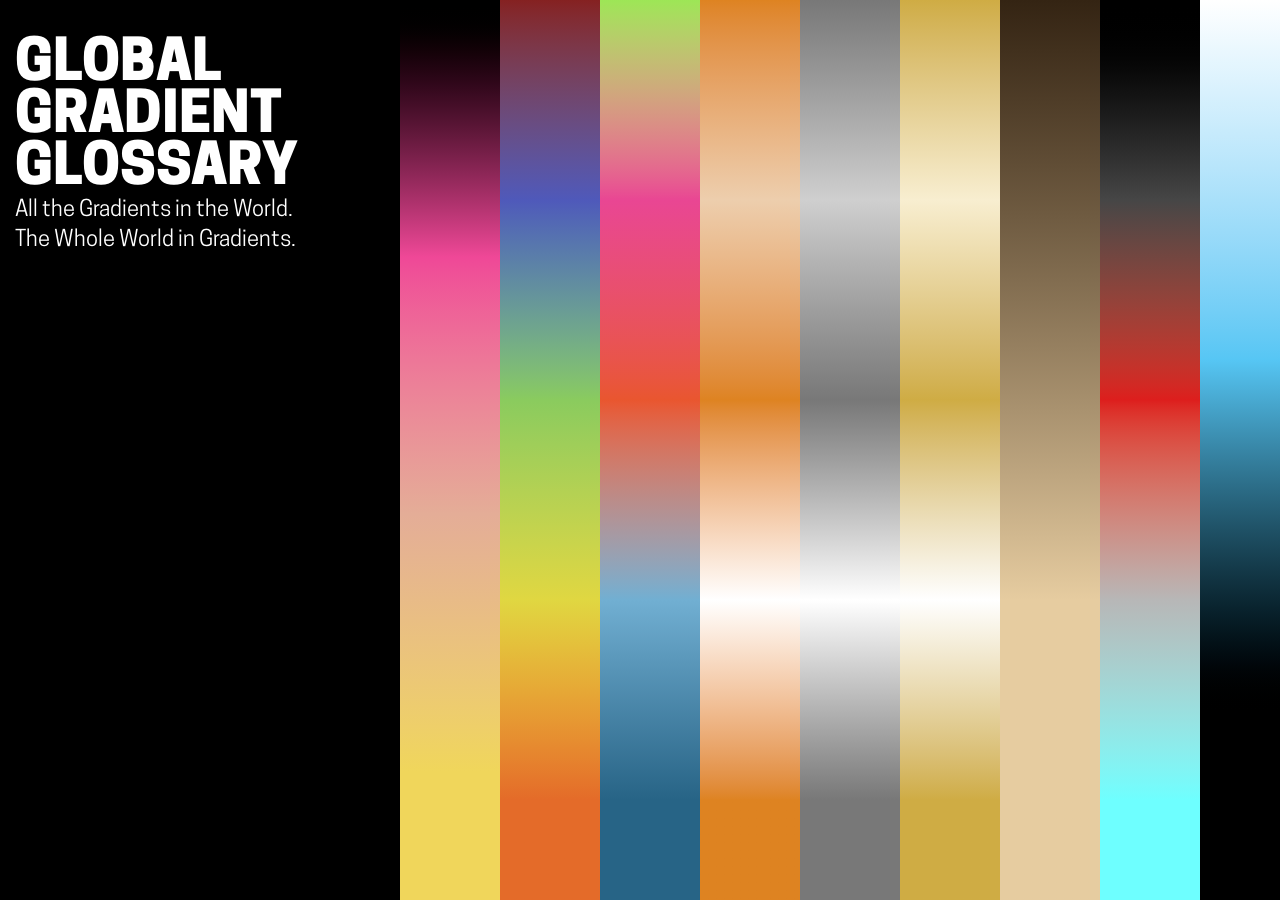
==== commit be183dda: "Desktop1.0" ====
--- a/index.html
+++ b/index.html
@@ -18,10 +18,14 @@
 .wrapper:has(#gradient-1:checked) ~ .header #content-1 {
   display: block;}
 
+.wrapper:has(#gradient-1:checked) ~ .footer .animation-1 {
+  display: block;}
+
+
 /*.wrapper:has(#gradient-1:checked) ~ .header #content-1 {
-    color: #e85c4a;}*/
-
-#animation-1 {
+    color: #ef4897;}*/
+
+.animation-1 {
     animation-duration: calc(15s + 10s * cos(1));
 }
 
@@ -32,10 +36,14 @@
 .wrapper:has(#gradient-2:checked) ~ .header #content-2 {
   display: block;}
 
+.wrapper:has(#gradient-2:checked) ~ .footer .animation-2 {
+  display: block;}
+
+
 /*.wrapper:has(#gradient-2:checked) ~ .header #content-2 {
-    color: #58df47;}*/
-
-#animation-2 {
+    color: #8acb5e;}*/
+
+.animation-2 {
     animation-duration: calc(15s + 10s * cos(2));
 }
 
@@ -46,10 +54,14 @@
 .wrapper:has(#gradient-3:checked) ~ .header #content-3 {
   display: block;}
 
+.wrapper:has(#gradient-3:checked) ~ .footer .animation-3 {
+  display: block;}
+
+
 /*.wrapper:has(#gradient-3:checked) ~ .header #content-3 {
-    color: #56c6f4;}*/
-
-#animation-3 {
+    color: #e94693;}*/
+
+.animation-3 {
     animation-duration: calc(15s + 10s * cos(3));
 }
 
@@ -60,10 +72,14 @@
 .wrapper:has(#gradient-4:checked) ~ .header #content-4 {
   display: block;}
 
+.wrapper:has(#gradient-4:checked) ~ .footer .animation-4 {
+  display: block;}
+
+
 /*.wrapper:has(#gradient-4:checked) ~ .header #content-4 {
-    color: #dd1e1d;}*/
-
-#animation-4 {
+    color: #de8321;}*/
+
+.animation-4 {
     animation-duration: calc(15s + 10s * cos(4));
 }
 
@@ -74,10 +90,14 @@
 .wrapper:has(#gradient-5:checked) ~ .header #content-5 {
   display: block;}
 
+.wrapper:has(#gradient-5:checked) ~ .footer .animation-5 {
+  display: block;}
+
+
 /*.wrapper:has(#gradient-5:checked) ~ .header #content-5 {
-    color: #e6cca0;}*/
-
-#animation-5 {
+    color: #cfcfcf;}*/
+
+.animation-5 {
     animation-duration: calc(15s + 10s * cos(5));
 }
 
@@ -87,11 +107,15 @@
 
 .wrapper:has(#gradient-6:checked) ~ .header #content-6 {
   display: block;}
+
+.wrapper:has(#gradient-6:checked) ~ .footer .animation-6 {
+  display: block;}
+
 
 /*.wrapper:has(#gradient-6:checked) ~ .header #content-6 {
     color: #cfac44;}*/
 
-#animation-6 {
+.animation-6 {
     animation-duration: calc(15s + 10s * cos(6));
 }
 
@@ -102,10 +126,14 @@
 .wrapper:has(#gradient-7:checked) ~ .header #content-7 {
   display: block;}
 
+.wrapper:has(#gradient-7:checked) ~ .footer .animation-7 {
+  display: block;}
+
+
 /*.wrapper:has(#gradient-7:checked) ~ .header #content-7 {
-    color: #cfcfcf;}*/
-
-#animation-7 {
+    color: #e6cca0;}*/
+
+.animation-7 {
     animation-duration: calc(15s + 10s * cos(7));
 }
 
@@ -116,10 +144,14 @@
 .wrapper:has(#gradient-8:checked) ~ .header #content-8 {
   display: block;}
 
+.wrapper:has(#gradient-8:checked) ~ .footer .animation-8 {
+  display: block;}
+
+
 /*.wrapper:has(#gradient-8:checked) ~ .header #content-8 {
-    color: #de8321;}*/
-
-#animation-8 {
+    color: #dd1e1d;}*/
+
+.animation-8 {
     animation-duration: calc(15s + 10s * cos(8));
 }
 
@@ -130,10 +162,14 @@
 .wrapper:has(#gradient-9:checked) ~ .header #content-9 {
   display: block;}
 
+.wrapper:has(#gradient-9:checked) ~ .footer .animation-9 {
+  display: block;}
+
+
 /*.wrapper:has(#gradient-9:checked) ~ .header #content-9 {
-    color: #e94693;}*/
-
-#animation-9 {
+    color: #56c6f4;}*/
+
+.animation-9 {
     animation-duration: calc(15s + 10s * cos(9));
 }
 
@@ -144,10 +180,14 @@
 .wrapper:has(#gradient-10:checked) ~ .header #content-10 {
   display: block;}
 
+.wrapper:has(#gradient-10:checked) ~ .footer .animation-10 {
+  display: block;}
+
+
 /*.wrapper:has(#gradient-10:checked) ~ .header #content-10 {
-    color: #8acb5e;}*/
-
-#animation-10 {
+    color: #58df47;}*/
+
+.animation-10 {
     animation-duration: calc(15s + 10s * cos(10));
 }
 
@@ -158,17 +198,26 @@
 .wrapper:has(#gradient-11:checked) ~ .header #content-11 {
   display: block;}
 
+.wrapper:has(#gradient-11:checked) ~ .footer .animation-11 {
+  display: block;}
+
+
 /*.wrapper:has(#gradient-11:checked) ~ .header #content-11 {
-    color: #ef4897;}*/
-
-#animation-11 {
+    color: #e85c4a;}*/
+
+.animation-11 {
     animation-duration: calc(15s + 10s * cos(11));
 }
 
 </style>
 
 
-
+<style>
+
+.wrapper:has(.btnControl:checked) ~ .footer .waves {
+  display: block;}
+
+</style>
 
 
 
@@ -189,67 +238,67 @@
 
             
 
-            <label class="gradient" id="animation-1" style="background-image:linear-gradient(in oklab, #49f14d, #e85c4a, #3643be, #4d1356, #000000, #000000, #4d1356, #3643be, #e85c4a, #49f14d);background-size: 100% 200%; background-position: 0 0, 0 50%;">
+            <label class="gradient animation-1" style="background-image:linear-gradient(in oklab, #000000, #ef4897, #e4ad97, #f0d65b, #f0d65b, #e4ad97, #ef4897, #000000);background-size: 100% 200%; background-position: 0 0, 0 50%;">
             <input type="checkbox" class="btnControl" id="gradient-1" name="button">
             </label>             
 
             
 
-            <label class="gradient" id="animation-2" style="background-image:linear-gradient(in oklab, #000000, #58df47, #defcda, #defcda, #58df47, #000000);background-size: 100% 200%; background-position: 0 0, 0 50%;">
+            <label class="gradient animation-2" style="background-image:linear-gradient(in oklab, #852121, #4f59ba, #8acb5e, #e0d741, #e46b29, #e46b29, #e0d741, #8acb5e, #4f59ba, #852121);background-size: 100% 200%; background-position: 0 0, 0 50%;">
             <input type="checkbox" class="btnControl" id="gradient-2" name="button">
             </label>             
 
             
 
-            <label class="gradient" id="animation-3" style="background-image:linear-gradient(in oklab, #ffffff, #56c6f4, #000000, #000000, #56c6f4, #ffffff);background-size: 100% 200%; background-position: 0 0, 0 50%;">
+            <label class="gradient animation-3" style="background-image:linear-gradient(in oklab, #9de656, #e94693, #e9562f, #71afd2, #276486, #276486, #71afd2, #e9562f, #e94693, #9de656);background-size: 100% 200%; background-position: 0 0, 0 50%;">
             <input type="checkbox" class="btnControl" id="gradient-3" name="button">
             </label>             
 
             
 
-            <label class="gradient" id="animation-4" style="background-image:linear-gradient(in oklab, #000000, #464646, #dd1e1d, #b7b7b7, #6effff, #6effff, #b7b7b7, #dd1e1d, #464646, #000000);background-size: 100% 200%; background-position: 0 0, 0 50%;">
+            <label class="gradient animation-4" style="background-image:linear-gradient(in oklab, #de8321, #edcead, #de8321, #ffffff, #de8321, #de8321, #ffffff, #de8321, #edcead, #de8321);background-size: 100% 200%; background-position: 0 0, 0 50%;">
             <input type="checkbox" class="btnControl" id="gradient-4" name="button">
             </label>             
 
             
 
-            <label class="gradient" id="animation-5" style="background-image:linear-gradient(in oklab, #342413, #e6cca0, #e6cca0, #342413);background-size: 100% 200%; background-position: 0 0, 0 50%;">
+            <label class="gradient animation-5" style="background-image:linear-gradient(in oklab, #787878, #cfcfcf, #787878, #ffffff, #787878, #787878, #ffffff, #787878, #cfcfcf, #787878);background-size: 100% 200%; background-position: 0 0, 0 50%;">
             <input type="checkbox" class="btnControl" id="gradient-5" name="button">
             </label>             
 
             
 
-            <label class="gradient" id="animation-6" style="background-image:linear-gradient(in oklab, #cfac44, #f8eed0, #cfac44, #ffffff, #cfac44, #cfac44, #ffffff, #cfac44, #f8eed0, #cfac44);background-size: 100% 200%; background-position: 0 0, 0 50%;">
+            <label class="gradient animation-6" style="background-image:linear-gradient(in oklab, #cfac44, #f8eed0, #cfac44, #ffffff, #cfac44, #cfac44, #ffffff, #cfac44, #f8eed0, #cfac44);background-size: 100% 200%; background-position: 0 0, 0 50%;">
             <input type="checkbox" class="btnControl" id="gradient-6" name="button">
             </label>             
 
             
 
-            <label class="gradient" id="animation-7" style="background-image:linear-gradient(in oklab, #787878, #cfcfcf, #787878, #ffffff, #787878, #787878, #ffffff, #787878, #cfcfcf, #787878);background-size: 100% 200%; background-position: 0 0, 0 50%;">
+            <label class="gradient animation-7" style="background-image:linear-gradient(in oklab, #342413, #e6cca0, #e6cca0, #342413);background-size: 100% 200%; background-position: 0 0, 0 50%;">
             <input type="checkbox" class="btnControl" id="gradient-7" name="button">
             </label>             
 
             
 
-            <label class="gradient" id="animation-8" style="background-image:linear-gradient(in oklab, #de8321, #edcead, #de8321, #ffffff, #de8321, #de8321, #ffffff, #de8321, #edcead, #de8321);background-size: 100% 200%; background-position: 0 0, 0 50%;">
+            <label class="gradient animation-8" style="background-image:linear-gradient(in oklab, #000000, #464646, #dd1e1d, #b7b7b7, #6effff, #6effff, #b7b7b7, #dd1e1d, #464646, #000000);background-size: 100% 200%; background-position: 0 0, 0 50%;">
             <input type="checkbox" class="btnControl" id="gradient-8" name="button">
             </label>             
 
             
 
-            <label class="gradient" id="animation-9" style="background-image:linear-gradient(in oklab, #9de656, #e94693, #e9562f, #71afd2, #276486, #276486, #71afd2, #e9562f, #e94693, #9de656);background-size: 100% 200%; background-position: 0 0, 0 50%;">
+            <label class="gradient animation-9" style="background-image:linear-gradient(in oklab, #ffffff, #56c6f4, #000000, #000000, #56c6f4, #ffffff);background-size: 100% 200%; background-position: 0 0, 0 50%;">
             <input type="checkbox" class="btnControl" id="gradient-9" name="button">
             </label>             
 
             
 
-            <label class="gradient" id="animation-10" style="background-image:linear-gradient(in oklab, #852121, #4f59ba, #8acb5e, #e0d741, #e46b29, #e46b29, #e0d741, #8acb5e, #4f59ba, #852121);background-size: 100% 200%; background-position: 0 0, 0 50%;">
+            <label class="gradient animation-10" style="background-image:linear-gradient(in oklab, #000000, #58df47, #defcda, #defcda, #58df47, #000000);background-size: 100% 200%; background-position: 0 0, 0 50%;">
             <input type="checkbox" class="btnControl" id="gradient-10" name="button">
             </label>             
 
             
 
-            <label class="gradient" id="animation-11" style="background-image:linear-gradient(in oklab, #000000, #ef4897, #e4ad97, #f0d65b, #f0d65b, #e4ad97, #ef4897, #000000);background-size: 100% 200%; background-position: 0 0, 0 50%;">
+            <label class="gradient animation-11" style="background-image:linear-gradient(in oklab, #49f14d, #e85c4a, #3643be, #4d1356, #000000, #000000, #4d1356, #3643be, #e85c4a, #49f14d);background-size: 100% 200%; background-position: 0 0, 0 50%;">
             <input type="checkbox" class="btnControl" id="gradient-11" name="button">
             </label>             
 
@@ -260,6 +309,8 @@
     </div>
 
     <div class="footer">
+
+        <div>
 
         <p>This website aims to be a platform for creatives to share their favorite gradients. You can download them for Photoshop (.grd), Gimp (.grr), or just grab the CSS code. To contribute, you can submit your gradients the old-fashioned way — details below. <p>
 
@@ -288,7 +339,71 @@
             <p>You're welcome to contribute your own gradients to the collection! Just email <a href="mailto:christopher@thomas-design.de?subject=Gradient%20Submission">christopher@thomas-design.de</a> with your gradient in .grd, .grr, or CSS format, along with a name for your gradients and your own name.</p>
 
         </details>
-        
+
+        </div>
+
+        <div class="waves">
+
+            
+
+            <div class="wave animation-1" style="background-image:linear-gradient(in oklab, #000000, #ef4897, #e4ad97, #f0d65b, #f0d65b, #e4ad97, #ef4897, #000000);background-size: 100% 200%; background-position: 0 0, 0 50%;">
+            </div>
+
+            
+
+            <div class="wave animation-2" style="background-image:linear-gradient(in oklab, #852121, #4f59ba, #8acb5e, #e0d741, #e46b29, #e46b29, #e0d741, #8acb5e, #4f59ba, #852121);background-size: 100% 200%; background-position: 0 0, 0 50%;">
+            </div>
+
+            
+
+            <div class="wave animation-3" style="background-image:linear-gradient(in oklab, #9de656, #e94693, #e9562f, #71afd2, #276486, #276486, #71afd2, #e9562f, #e94693, #9de656);background-size: 100% 200%; background-position: 0 0, 0 50%;">
+            </div>
+
+            
+
+            <div class="wave animation-4" style="background-image:linear-gradient(in oklab, #de8321, #edcead, #de8321, #ffffff, #de8321, #de8321, #ffffff, #de8321, #edcead, #de8321);background-size: 100% 200%; background-position: 0 0, 0 50%;">
+            </div>
+
+            
+
+            <div class="wave animation-5" style="background-image:linear-gradient(in oklab, #787878, #cfcfcf, #787878, #ffffff, #787878, #787878, #ffffff, #787878, #cfcfcf, #787878);background-size: 100% 200%; background-position: 0 0, 0 50%;">
+            </div>
+
+            
+
+            <div class="wave animation-6" style="background-image:linear-gradient(in oklab, #cfac44, #f8eed0, #cfac44, #ffffff, #cfac44, #cfac44, #ffffff, #cfac44, #f8eed0, #cfac44);background-size: 100% 200%; background-position: 0 0, 0 50%;">
+            </div>
+
+            
+
+            <div class="wave animation-7" style="background-image:linear-gradient(in oklab, #342413, #e6cca0, #e6cca0, #342413);background-size: 100% 200%; background-position: 0 0, 0 50%;">
+            </div>
+
+            
+
+            <div class="wave animation-8" style="background-image:linear-gradient(in oklab, #000000, #464646, #dd1e1d, #b7b7b7, #6effff, #6effff, #b7b7b7, #dd1e1d, #464646, #000000);background-size: 100% 200%; background-position: 0 0, 0 50%;">
+            </div>
+
+            
+
+            <div class="wave animation-9" style="background-image:linear-gradient(in oklab, #ffffff, #56c6f4, #000000, #000000, #56c6f4, #ffffff);background-size: 100% 200%; background-position: 0 0, 0 50%;">
+            </div>
+
+            
+
+            <div class="wave animation-10" style="background-image:linear-gradient(in oklab, #000000, #58df47, #defcda, #defcda, #58df47, #000000);background-size: 100% 200%; background-position: 0 0, 0 50%;">
+            </div>
+
+            
+
+            <div class="wave animation-11" style="background-image:linear-gradient(in oklab, #49f14d, #e85c4a, #3643be, #4d1356, #000000, #000000, #4d1356, #3643be, #e85c4a, #49f14d);background-size: 100% 200%; background-position: 0 0, 0 50%;">
+            </div>
+
+            
+
+        </div>
+
+
     </div>
 
 
@@ -304,6 +419,366 @@
         <div class="content" id="content-1">
             <svg viewBox="0 0 750 1023">
                 <filter id="filter-1" color-interpolation-filters="sRGB">
+                    <feColorMatrix type="matrix" values=
+                    ".33 .33 .33 0 0
+                    .33 .33 .33 0 0
+                    .33 .33 .33 0 0
+                    0 0 0 1 0"/>
+                    <feComponentTransfer>
+                        <feFuncR type="table" tableValues="0 0.937 0.894 0.941"/>
+                        <feFuncG type="table" tableValues="0 0.282 0.678 0.839"/>
+                        <feFuncB type="table" tableValues="0 0.592 0.592 0.357"/>
+                        <feFuncA type="table" tableValues="0 1"/>
+                    </feComponentTransfer>
+                </filter>
+                <image y="-50" x="-50" width="900" filter="url(#filter-1)" href="https://diva.sfsu.edu/bundles/image/1523105.750x.png"/>
+            </svg>
+            <div class="text">
+                <div>
+                <p><a href="assets/downloads/gradient1.grd" style="text-decoration: none;">Download .grd</a></p>
+                <p><a href="assets/downloads/gradient1.grd" style="text-decoration: none;">Download .ggr</a></p>
+                <details>
+                    <summary>Show CSS</summary>
+                    <p>linear-gradient(in oklab, #000000, #ef4897, #e4ad97, #f0d65b)</p>
+                </details>
+                </div>
+                <div class="right-bound">
+                <p>Pop Art 3#</p>
+                </div>
+            </div>
+        </div>
+
+        
+
+
+
+        <div class="content" id="content-2">
+            <svg viewBox="0 0 750 1023">
+                <filter id="filter-2" color-interpolation-filters="sRGB">
+                    <feColorMatrix type="matrix" values=
+                    ".33 .33 .33 0 0
+                    .33 .33 .33 0 0
+                    .33 .33 .33 0 0
+                    0 0 0 1 0"/>
+                    <feComponentTransfer>
+                        <feFuncR type="table" tableValues="0.521 0.310 0.541 0.878 0.894"/>
+                        <feFuncG type="table" tableValues="0.129 0.349 0.796 0.843 0.419"/>
+                        <feFuncB type="table" tableValues="0.129 0.729 0.368 0.255 0.161"/>
+                        <feFuncA type="table" tableValues="0 1"/>
+                    </feComponentTransfer>
+                </filter>
+                <image y="-50" x="-50" width="900" filter="url(#filter-2)" href="https://diva.sfsu.edu/bundles/image/1523178.750x.png"/>
+            </svg>
+            <div class="text">
+                <div>
+                <p><a href="assets/downloads/gradient1.grd" style="text-decoration: none;">Download .grd</a></p>
+                <p><a href="assets/downloads/gradient1.grd" style="text-decoration: none;">Download .ggr</a></p>
+                <details>
+                    <summary>Show CSS</summary>
+                    <p>linear-gradient(in oklab, #852121, #4f59ba, #8acb5e, #e0d741, #e46b29)</p>
+                </details>
+                </div>
+                <div class="right-bound">
+                <p>Pop Art 2#</p>
+                </div>
+            </div>
+        </div>
+
+        
+
+
+
+        <div class="content" id="content-3">
+            <svg viewBox="0 0 750 1023">
+                <filter id="filter-3" color-interpolation-filters="sRGB">
+                    <feColorMatrix type="matrix" values=
+                    ".33 .33 .33 0 0
+                    .33 .33 .33 0 0
+                    .33 .33 .33 0 0
+                    0 0 0 1 0"/>
+                    <feComponentTransfer>
+                        <feFuncR type="table" tableValues="0.616 0.914 0.914 0.443 0.153"/>
+                        <feFuncG type="table" tableValues="0.902 0.275 0.337 0.686 0.392"/>
+                        <feFuncB type="table" tableValues="0.337 0.576 0.184 0.824 0.525"/>
+                        <feFuncA type="table" tableValues="0 1"/>
+                    </feComponentTransfer>
+                </filter>
+                <image y="-50" x="-50" width="900" filter="url(#filter-3)" href="https://diva.sfsu.edu/bundles/image/1523089.750x.png"/>
+            </svg>
+            <div class="text">
+                <div>
+                <p><a href="assets/downloads/gradient1.grd" style="text-decoration: none;">Download .grd</a></p>
+                <p><a href="assets/downloads/gradient1.grd" style="text-decoration: none;">Download .ggr</a></p>
+                <details>
+                    <summary>Show CSS</summary>
+                    <p>linear-gradient(in oklab, #9de656, #e94693, #e9562f, #71afd2, #276486)</p>
+                </details>
+                </div>
+                <div class="right-bound">
+                <p>Pop Art 1#</p>
+                </div>
+            </div>
+        </div>
+
+        
+
+
+
+        <div class="content" id="content-4">
+            <svg viewBox="0 0 750 1023">
+                <filter id="filter-4" color-interpolation-filters="sRGB">
+                    <feColorMatrix type="matrix" values=
+                    ".33 .33 .33 0 0
+                    .33 .33 .33 0 0
+                    .33 .33 .33 0 0
+                    0 0 0 1 0"/>
+                    <feComponentTransfer>
+                        <feFuncR type="table" tableValues="0.871 0.929 0.871 1 0.871"/>
+                        <feFuncG type="table" tableValues="0.514 0.808 0.514 1 0.514"/>
+                        <feFuncB type="table" tableValues="0.129 0.678 0.129 1 0.129"/>
+                        <feFuncA type="table" tableValues="0 1"/>
+                    </feComponentTransfer>
+                </filter>
+                <image y="-50" x="-50" width="900" filter="url(#filter-4)" href="https://diva.sfsu.edu/bundles/image/1523098.750x.png"/>
+            </svg>
+            <div class="text">
+                <div>
+                <p><a href="assets/downloads/gradient1.grd" style="text-decoration: none;">Download .grd</a></p>
+                <p><a href="assets/downloads/gradient1.grd" style="text-decoration: none;">Download .ggr</a></p>
+                <details>
+                    <summary>Show CSS</summary>
+                    <p>linear-gradient(in oklab, #de8321, #edcead, #de8321, #ffffff, #de8321)</p>
+                </details>
+                </div>
+                <div class="right-bound">
+                <p>Copper</p>
+                </div>
+            </div>
+        </div>
+
+        
+
+
+
+        <div class="content" id="content-5">
+            <svg viewBox="0 0 750 1023">
+                <filter id="filter-5" color-interpolation-filters="sRGB">
+                    <feColorMatrix type="matrix" values=
+                    ".33 .33 .33 0 0
+                    .33 .33 .33 0 0
+                    .33 .33 .33 0 0
+                    0 0 0 1 0"/>
+                    <feComponentTransfer>
+                        <feFuncR type="table" tableValues="0.471 0.812 0.471 1 0.471"/>
+                        <feFuncG type="table" tableValues="0.471 0.812 0.471 1 0.471"/>
+                        <feFuncB type="table" tableValues="0.471 0.812 0.471 1 0.471"/>
+                        <feFuncA type="table" tableValues="0 1"/>
+                    </feComponentTransfer>
+                </filter>
+                <image y="-50" x="-50" width="900" filter="url(#filter-5)" href="https://diva.sfsu.edu/bundles/image/1523165.750x.png"/>
+            </svg>
+            <div class="text">
+                <div>
+                <p><a href="assets/downloads/gradient1.grd" style="text-decoration: none;">Download .grd</a></p>
+                <p><a href="assets/downloads/gradient1.grd" style="text-decoration: none;">Download .ggr</a></p>
+                <details>
+                    <summary>Show CSS</summary>
+                    <p>linear-gradient(in oklab, #787878, #cfcfcf, #787878, #ffffff, #787878)</p>
+                </details>
+                </div>
+                <div class="right-bound">
+                <p>Silver</p>
+                </div>
+            </div>
+        </div>
+
+        
+
+
+
+        <div class="content" id="content-6">
+            <svg viewBox="0 0 750 1023">
+                <filter id="filter-6" color-interpolation-filters="sRGB">
+                    <feColorMatrix type="matrix" values=
+                    ".33 .33 .33 0 0
+                    .33 .33 .33 0 0
+                    .33 .33 .33 0 0
+                    0 0 0 1 0"/>
+                    <feComponentTransfer>
+                        <feFuncR type="table" tableValues="0.812 0.973 0.812 1 0.812"/>
+                        <feFuncG type="table" tableValues="0.674 0.933 0.674 1 0.674"/>
+                        <feFuncB type="table" tableValues="0.267 0.816 0.267 1 0.267"/>
+                        <feFuncA type="table" tableValues="0 1"/>
+                    </feComponentTransfer>
+                </filter>
+                <image y="-50" x="-50" width="900" filter="url(#filter-6)" href="https://diva.sfsu.edu/bundles/image/1523164.750x.png"/>
+            </svg>
+            <div class="text">
+                <div>
+                <p><a href="assets/downloads/gradient1.grd" style="text-decoration: none;">Download .grd</a></p>
+                <p><a href="assets/downloads/gradient1.grd" style="text-decoration: none;">Download .ggr</a></p>
+                <details>
+                    <summary>Show CSS</summary>
+                    <p>linear-gradient(in oklab, #cfac44, #f8eed0, #cfac44, #ffffff, #cfac44)</p>
+                </details>
+                </div>
+                <div class="right-bound">
+                <p>Gold</p>
+                </div>
+            </div>
+        </div>
+
+        
+
+
+
+        <div class="content" id="content-7">
+            <svg viewBox="0 0 750 1023">
+                <filter id="filter-7" color-interpolation-filters="sRGB">
+                    <feColorMatrix type="matrix" values=
+                    ".33 .33 .33 0 0
+                    .33 .33 .33 0 0
+                    .33 .33 .33 0 0
+                    0 0 0 1 0"/>
+                    <feComponentTransfer>
+                        <feFuncR type="table" tableValues="0.204 0.902"/>
+                        <feFuncG type="table" tableValues="0.141 0.8"/>
+                        <feFuncB type="table" tableValues="0.075 0.627"/>
+                        <feFuncA type="table" tableValues="0 1"/>
+                    </feComponentTransfer>
+                </filter>
+                <image y="-50" x="-50" width="900" filter="url(#filter-7)" href="https://diva.sfsu.edu/bundles/image/1523106.750x.png"/>
+            </svg>
+            <div class="text">
+                <div>
+                <p><a href="assets/downloads/gradient1.grd" style="text-decoration: none;">Download .grd</a></p>
+                <p><a href="assets/downloads/gradient1.grd" style="text-decoration: none;">Download .ggr</a></p>
+                <details>
+                    <summary>Show CSS</summary>
+                    <p>linear-gradient(in oklab, #342413, #e6cca0)</p>
+                </details>
+                </div>
+                <div class="right-bound">
+                <p>Sepia</p>
+                </div>
+            </div>
+        </div>
+
+        
+
+
+
+        <div class="content" id="content-8">
+            <svg viewBox="0 0 750 1023">
+                <filter id="filter-8" color-interpolation-filters="sRGB">
+                    <feColorMatrix type="matrix" values=
+                    ".33 .33 .33 0 0
+                    .33 .33 .33 0 0
+                    .33 .33 .33 0 0
+                    0 0 0 1 0"/>
+                    <feComponentTransfer>
+                        <feFuncR type="table" tableValues="0 0.274 0.867 0.718 0.431"/>
+                        <feFuncG type="table" tableValues="0 0.274 0.118 0.718 1"/>
+                        <feFuncB type="table" tableValues="0 0.274 0.114 0.718 1"/>
+                        <feFuncA type="table" tableValues="0 1"/>
+                    </feComponentTransfer>
+                </filter>
+                <image y="-50" x="-50" width="900" filter="url(#filter-8)" href="https://diva.sfsu.edu/bundles/image/1523147.750x.png"/>
+            </svg>
+            <div class="text">
+                <div>
+                <p><a href="assets/downloads/gradient1.grd" style="text-decoration: none;">Download .grd</a></p>
+                <p><a href="assets/downloads/gradient1.grd" style="text-decoration: none;">Download .ggr</a></p>
+                <details>
+                    <summary>Show CSS</summary>
+                    <p>linear-gradient(in oklab, #000000, #464646, #dd1e1d, #b7b7b7, #6effff)</p>
+                </details>
+                </div>
+                <div class="right-bound">
+                <p>3D</p>
+                </div>
+            </div>
+        </div>
+
+        
+
+
+
+        <div class="content" id="content-9">
+            <svg viewBox="0 0 750 1023">
+                <filter id="filter-9" color-interpolation-filters="sRGB">
+                    <feColorMatrix type="matrix" values=
+                    ".33 .33 .33 0 0
+                    .33 .33 .33 0 0
+                    .33 .33 .33 0 0
+                    0 0 0 1 0"/>
+                    <feComponentTransfer>
+                        <feFuncR type="table" tableValues="1 0.337 0"/>
+                        <feFuncG type="table" tableValues="1 0.776 0"/>
+                        <feFuncB type="table" tableValues="1 0.957 0"/>
+                        <feFuncA type="table" tableValues="0 1"/>
+                    </feComponentTransfer>
+                </filter>
+                <image y="-50" x="-50" width="900" filter="url(#filter-9)" href="https://diva.sfsu.edu/bundles/image/1523133.750x.png"/>
+            </svg>
+            <div class="text">
+                <div>
+                <p><a href="assets/downloads/gradient1.grd" style="text-decoration: none;">Download .grd</a></p>
+                <p><a href="assets/downloads/gradient1.grd" style="text-decoration: none;">Download .ggr</a></p>
+                <details>
+                    <summary>Show CSS</summary>
+                    <p>linear-gradient(in oklab, #ffffff, #56c6f4, #000000)</p>
+                </details>
+                </div>
+                <div class="right-bound">
+                <p>X-Ray</p>
+                </div>
+            </div>
+        </div>
+
+        
+
+
+
+        <div class="content" id="content-10">
+            <svg viewBox="0 0 750 1023">
+                <filter id="filter-10" color-interpolation-filters="sRGB">
+                    <feColorMatrix type="matrix" values=
+                    ".33 .33 .33 0 0
+                    .33 .33 .33 0 0
+                    .33 .33 .33 0 0
+                    0 0 0 1 0"/>
+                    <feComponentTransfer>
+                        <feFuncR type="table" tableValues="0 0.345 0.87"/>
+                        <feFuncG type="table" tableValues="0 0.875 0.988"/>
+                        <feFuncB type="table" tableValues="0 0.278 0.855"/>
+                        <feFuncA type="table" tableValues="0 1"/>
+                    </feComponentTransfer>
+                </filter>
+                <image y="-50" x="-50" width="900" filter="url(#filter-10)" href="https://diva.sfsu.edu/bundles/image/1523167.750x.png"/>
+            </svg>
+            <div class="text">
+                <div>
+                <p><a href="assets/downloads/gradient1.grd" style="text-decoration: none;">Download .grd</a></p>
+                <p><a href="assets/downloads/gradient1.grd" style="text-decoration: none;">Download .ggr</a></p>
+                <details>
+                    <summary>Show CSS</summary>
+                    <p>linear-gradient(in oklab, #000000, #58df47, #defcda)</p>
+                </details>
+                </div>
+                <div class="right-bound">
+                <p>Night Vision</p>
+                </div>
+            </div>
+        </div>
+
+        
+
+
+
+        <div class="content" id="content-11">
+            <svg viewBox="0 0 750 1023">
+                <filter id="filter-11" color-interpolation-filters="sRGB">
                     <feColorMatrix type="matrix" values=
                     ".33 .33 .33 0 0
                     .33 .33 .33 0 0
@@ -316,7 +791,7 @@
                         <feFuncA type="table" tableValues="0 1"/>
                     </feComponentTransfer>
                 </filter>
-                <image y="-50" x="-50" width="900" filter="url(#filter-1)" href="https://diva.sfsu.edu/bundles/image/1523099.750x.png"/>
+                <image y="-50" x="-50" width="900" filter="url(#filter-11)" href="https://diva.sfsu.edu/bundles/image/1523099.750x.png"/>
             </svg>
             <div class="text">
                 <div>
@@ -329,366 +804,6 @@
                 </div>
                 <div class="right-bound">
                 <p>Thermal Vision</p>
-                </div>
-            </div>
-        </div>
-
-        
-
-
-
-        <div class="content" id="content-2">
-            <svg viewBox="0 0 750 1023">
-                <filter id="filter-2" color-interpolation-filters="sRGB">
-                    <feColorMatrix type="matrix" values=
-                    ".33 .33 .33 0 0
-                    .33 .33 .33 0 0
-                    .33 .33 .33 0 0
-                    0 0 0 1 0"/>
-                    <feComponentTransfer>
-                        <feFuncR type="table" tableValues="0 0.345 0.87"/>
-                        <feFuncG type="table" tableValues="0 0.875 0.988"/>
-                        <feFuncB type="table" tableValues="0 0.278 0.855"/>
-                        <feFuncA type="table" tableValues="0 1"/>
-                    </feComponentTransfer>
-                </filter>
-                <image y="-50" x="-50" width="900" filter="url(#filter-2)" href="https://diva.sfsu.edu/bundles/image/1523167.750x.png"/>
-            </svg>
-            <div class="text">
-                <div>
-                <p><a href="assets/downloads/gradient1.grd" style="text-decoration: none;">Download .grd</a></p>
-                <p><a href="assets/downloads/gradient1.grd" style="text-decoration: none;">Download .ggr</a></p>
-                <details>
-                    <summary>Show CSS</summary>
-                    <p>linear-gradient(in oklab, #000000, #58df47, #defcda)</p>
-                </details>
-                </div>
-                <div class="right-bound">
-                <p>Night Vision</p>
-                </div>
-            </div>
-        </div>
-
-        
-
-
-
-        <div class="content" id="content-3">
-            <svg viewBox="0 0 750 1023">
-                <filter id="filter-3" color-interpolation-filters="sRGB">
-                    <feColorMatrix type="matrix" values=
-                    ".33 .33 .33 0 0
-                    .33 .33 .33 0 0
-                    .33 .33 .33 0 0
-                    0 0 0 1 0"/>
-                    <feComponentTransfer>
-                        <feFuncR type="table" tableValues="1 0.337 0"/>
-                        <feFuncG type="table" tableValues="1 0.776 0"/>
-                        <feFuncB type="table" tableValues="1 0.957 0"/>
-                        <feFuncA type="table" tableValues="0 1"/>
-                    </feComponentTransfer>
-                </filter>
-                <image y="-50" x="-50" width="900" filter="url(#filter-3)" href="https://diva.sfsu.edu/bundles/image/1523133.750x.png"/>
-            </svg>
-            <div class="text">
-                <div>
-                <p><a href="assets/downloads/gradient1.grd" style="text-decoration: none;">Download .grd</a></p>
-                <p><a href="assets/downloads/gradient1.grd" style="text-decoration: none;">Download .ggr</a></p>
-                <details>
-                    <summary>Show CSS</summary>
-                    <p>linear-gradient(in oklab, #ffffff, #56c6f4, #000000)</p>
-                </details>
-                </div>
-                <div class="right-bound">
-                <p>X-Ray</p>
-                </div>
-            </div>
-        </div>
-
-        
-
-
-
-        <div class="content" id="content-4">
-            <svg viewBox="0 0 750 1023">
-                <filter id="filter-4" color-interpolation-filters="sRGB">
-                    <feColorMatrix type="matrix" values=
-                    ".33 .33 .33 0 0
-                    .33 .33 .33 0 0
-                    .33 .33 .33 0 0
-                    0 0 0 1 0"/>
-                    <feComponentTransfer>
-                        <feFuncR type="table" tableValues="0 0.274 0.867 0.718 0.431"/>
-                        <feFuncG type="table" tableValues="0 0.274 0.118 0.718 1"/>
-                        <feFuncB type="table" tableValues="0 0.274 0.114 0.718 1"/>
-                        <feFuncA type="table" tableValues="0 1"/>
-                    </feComponentTransfer>
-                </filter>
-                <image y="-50" x="-50" width="900" filter="url(#filter-4)" href="https://diva.sfsu.edu/bundles/image/1523147.750x.png"/>
-            </svg>
-            <div class="text">
-                <div>
-                <p><a href="assets/downloads/gradient1.grd" style="text-decoration: none;">Download .grd</a></p>
-                <p><a href="assets/downloads/gradient1.grd" style="text-decoration: none;">Download .ggr</a></p>
-                <details>
-                    <summary>Show CSS</summary>
-                    <p>linear-gradient(in oklab, #000000, #464646, #dd1e1d, #b7b7b7, #6effff)</p>
-                </details>
-                </div>
-                <div class="right-bound">
-                <p>3D</p>
-                </div>
-            </div>
-        </div>
-
-        
-
-
-
-        <div class="content" id="content-5">
-            <svg viewBox="0 0 750 1023">
-                <filter id="filter-5" color-interpolation-filters="sRGB">
-                    <feColorMatrix type="matrix" values=
-                    ".33 .33 .33 0 0
-                    .33 .33 .33 0 0
-                    .33 .33 .33 0 0
-                    0 0 0 1 0"/>
-                    <feComponentTransfer>
-                        <feFuncR type="table" tableValues="0.204 0.902"/>
-                        <feFuncG type="table" tableValues="0.141 0.8"/>
-                        <feFuncB type="table" tableValues="0.075 0.627"/>
-                        <feFuncA type="table" tableValues="0 1"/>
-                    </feComponentTransfer>
-                </filter>
-                <image y="-50" x="-50" width="900" filter="url(#filter-5)" href="https://diva.sfsu.edu/bundles/image/1523106.750x.png"/>
-            </svg>
-            <div class="text">
-                <div>
-                <p><a href="assets/downloads/gradient1.grd" style="text-decoration: none;">Download .grd</a></p>
-                <p><a href="assets/downloads/gradient1.grd" style="text-decoration: none;">Download .ggr</a></p>
-                <details>
-                    <summary>Show CSS</summary>
-                    <p>linear-gradient(in oklab, #342413, #e6cca0)</p>
-                </details>
-                </div>
-                <div class="right-bound">
-                <p>Sepia</p>
-                </div>
-            </div>
-        </div>
-
-        
-
-
-
-        <div class="content" id="content-6">
-            <svg viewBox="0 0 750 1023">
-                <filter id="filter-6" color-interpolation-filters="sRGB">
-                    <feColorMatrix type="matrix" values=
-                    ".33 .33 .33 0 0
-                    .33 .33 .33 0 0
-                    .33 .33 .33 0 0
-                    0 0 0 1 0"/>
-                    <feComponentTransfer>
-                        <feFuncR type="table" tableValues="0.812 0.973 0.812 1 0.812"/>
-                        <feFuncG type="table" tableValues="0.674 0.933 0.674 1 0.674"/>
-                        <feFuncB type="table" tableValues="0.267 0.816 0.267 1 0.267"/>
-                        <feFuncA type="table" tableValues="0 1"/>
-                    </feComponentTransfer>
-                </filter>
-                <image y="-50" x="-50" width="900" filter="url(#filter-6)" href="https://diva.sfsu.edu/bundles/image/1523164.750x.png"/>
-            </svg>
-            <div class="text">
-                <div>
-                <p><a href="assets/downloads/gradient1.grd" style="text-decoration: none;">Download .grd</a></p>
-                <p><a href="assets/downloads/gradient1.grd" style="text-decoration: none;">Download .ggr</a></p>
-                <details>
-                    <summary>Show CSS</summary>
-                    <p>linear-gradient(in oklab, #cfac44, #f8eed0, #cfac44, #ffffff, #cfac44)</p>
-                </details>
-                </div>
-                <div class="right-bound">
-                <p>Gold</p>
-                </div>
-            </div>
-        </div>
-
-        
-
-
-
-        <div class="content" id="content-7">
-            <svg viewBox="0 0 750 1023">
-                <filter id="filter-7" color-interpolation-filters="sRGB">
-                    <feColorMatrix type="matrix" values=
-                    ".33 .33 .33 0 0
-                    .33 .33 .33 0 0
-                    .33 .33 .33 0 0
-                    0 0 0 1 0"/>
-                    <feComponentTransfer>
-                        <feFuncR type="table" tableValues="0.471 0.812 0.471 1 0.471"/>
-                        <feFuncG type="table" tableValues="0.471 0.812 0.471 1 0.471"/>
-                        <feFuncB type="table" tableValues="0.471 0.812 0.471 1 0.471"/>
-                        <feFuncA type="table" tableValues="0 1"/>
-                    </feComponentTransfer>
-                </filter>
-                <image y="-50" x="-50" width="900" filter="url(#filter-7)" href="https://diva.sfsu.edu/bundles/image/1523165.750x.png"/>
-            </svg>
-            <div class="text">
-                <div>
-                <p><a href="assets/downloads/gradient1.grd" style="text-decoration: none;">Download .grd</a></p>
-                <p><a href="assets/downloads/gradient1.grd" style="text-decoration: none;">Download .ggr</a></p>
-                <details>
-                    <summary>Show CSS</summary>
-                    <p>linear-gradient(in oklab, #787878, #cfcfcf, #787878, #ffffff, #787878)</p>
-                </details>
-                </div>
-                <div class="right-bound">
-                <p>Silver</p>
-                </div>
-            </div>
-        </div>
-
-        
-
-
-
-        <div class="content" id="content-8">
-            <svg viewBox="0 0 750 1023">
-                <filter id="filter-8" color-interpolation-filters="sRGB">
-                    <feColorMatrix type="matrix" values=
-                    ".33 .33 .33 0 0
-                    .33 .33 .33 0 0
-                    .33 .33 .33 0 0
-                    0 0 0 1 0"/>
-                    <feComponentTransfer>
-                        <feFuncR type="table" tableValues="0.871 0.929 0.871 1 0.871"/>
-                        <feFuncG type="table" tableValues="0.514 0.808 0.514 1 0.514"/>
-                        <feFuncB type="table" tableValues="0.129 0.678 0.129 1 0.129"/>
-                        <feFuncA type="table" tableValues="0 1"/>
-                    </feComponentTransfer>
-                </filter>
-                <image y="-50" x="-50" width="900" filter="url(#filter-8)" href="https://diva.sfsu.edu/bundles/image/1523098.750x.png"/>
-            </svg>
-            <div class="text">
-                <div>
-                <p><a href="assets/downloads/gradient1.grd" style="text-decoration: none;">Download .grd</a></p>
-                <p><a href="assets/downloads/gradient1.grd" style="text-decoration: none;">Download .ggr</a></p>
-                <details>
-                    <summary>Show CSS</summary>
-                    <p>linear-gradient(in oklab, #de8321, #edcead, #de8321, #ffffff, #de8321)</p>
-                </details>
-                </div>
-                <div class="right-bound">
-                <p>Copper</p>
-                </div>
-            </div>
-        </div>
-
-        
-
-
-
-        <div class="content" id="content-9">
-            <svg viewBox="0 0 750 1023">
-                <filter id="filter-9" color-interpolation-filters="sRGB">
-                    <feColorMatrix type="matrix" values=
-                    ".33 .33 .33 0 0
-                    .33 .33 .33 0 0
-                    .33 .33 .33 0 0
-                    0 0 0 1 0"/>
-                    <feComponentTransfer>
-                        <feFuncR type="table" tableValues="0.616 0.914 0.914 0.443 0.153"/>
-                        <feFuncG type="table" tableValues="0.902 0.275 0.337 0.686 0.392"/>
-                        <feFuncB type="table" tableValues="0.337 0.576 0.184 0.824 0.525"/>
-                        <feFuncA type="table" tableValues="0 1"/>
-                    </feComponentTransfer>
-                </filter>
-                <image y="-50" x="-50" width="900" filter="url(#filter-9)" href="https://diva.sfsu.edu/bundles/image/1523089.750x.png"/>
-            </svg>
-            <div class="text">
-                <div>
-                <p><a href="assets/downloads/gradient1.grd" style="text-decoration: none;">Download .grd</a></p>
-                <p><a href="assets/downloads/gradient1.grd" style="text-decoration: none;">Download .ggr</a></p>
-                <details>
-                    <summary>Show CSS</summary>
-                    <p>linear-gradient(in oklab, #9de656, #e94693, #e9562f, #71afd2, #276486)</p>
-                </details>
-                </div>
-                <div class="right-bound">
-                <p>Pop Art 1#</p>
-                </div>
-            </div>
-        </div>
-
-        
-
-
-
-        <div class="content" id="content-10">
-            <svg viewBox="0 0 750 1023">
-                <filter id="filter-10" color-interpolation-filters="sRGB">
-                    <feColorMatrix type="matrix" values=
-                    ".33 .33 .33 0 0
-                    .33 .33 .33 0 0
-                    .33 .33 .33 0 0
-                    0 0 0 1 0"/>
-                    <feComponentTransfer>
-                        <feFuncR type="table" tableValues="0.521 0.310 0.541 0.878 0.894"/>
-                        <feFuncG type="table" tableValues="0.129 0.349 0.796 0.843 0.419"/>
-                        <feFuncB type="table" tableValues="0.129 0.729 0.368 0.255 0.161"/>
-                        <feFuncA type="table" tableValues="0 1"/>
-                    </feComponentTransfer>
-                </filter>
-                <image y="-50" x="-50" width="900" filter="url(#filter-10)" href="https://diva.sfsu.edu/bundles/image/1523178.750x.png"/>
-            </svg>
-            <div class="text">
-                <div>
-                <p><a href="assets/downloads/gradient1.grd" style="text-decoration: none;">Download .grd</a></p>
-                <p><a href="assets/downloads/gradient1.grd" style="text-decoration: none;">Download .ggr</a></p>
-                <details>
-                    <summary>Show CSS</summary>
-                    <p>linear-gradient(in oklab, #852121, #4f59ba, #8acb5e, #e0d741, #e46b29)</p>
-                </details>
-                </div>
-                <div class="right-bound">
-                <p>Pop Art 2#</p>
-                </div>
-            </div>
-        </div>
-
-        
-
-
-
-        <div class="content" id="content-11">
-            <svg viewBox="0 0 750 1023">
-                <filter id="filter-11" color-interpolation-filters="sRGB">
-                    <feColorMatrix type="matrix" values=
-                    ".33 .33 .33 0 0
-                    .33 .33 .33 0 0
-                    .33 .33 .33 0 0
-                    0 0 0 1 0"/>
-                    <feComponentTransfer>
-                        <feFuncR type="table" tableValues="0 0.937 0.894 0.941"/>
-                        <feFuncG type="table" tableValues="0 0.282 0.678 0.839"/>
-                        <feFuncB type="table" tableValues="0 0.592 0.592 0.357"/>
-                        <feFuncA type="table" tableValues="0 1"/>
-                    </feComponentTransfer>
-                </filter>
-                <image y="-50" x="-50" width="900" filter="url(#filter-11)" href="https://diva.sfsu.edu/bundles/image/1523105.750x.png"/>
-            </svg>
-            <div class="text">
-                <div>
-                <p><a href="assets/downloads/gradient1.grd" style="text-decoration: none;">Download .grd</a></p>
-                <p><a href="assets/downloads/gradient1.grd" style="text-decoration: none;">Download .ggr</a></p>
-                <details>
-                    <summary>Show CSS</summary>
-                    <p>linear-gradient(in oklab, #000000, #ef4897, #e4ad97, #f0d65b)</p>
-                </details>
-                </div>
-                <div class="right-bound">
-                <p>Pop Art 5#</p>
                 </div>
             </div>
         </div>
--- a/assets/css/style.css
+++ b/assets/css/style.css
@@ -52,7 +52,6 @@
 
 a {
   color: inherit;
-  text-decoration: none;
 }
 
 .blocker {
@@ -63,13 +62,16 @@
 
 
 .footer {
-  display: block;
+  display: flex;
+  flex-direction: column;
   padding-top: 20px;
   padding: 15px;
+  padding-bottom: 20px;
   width: 400px;
   flex: none;
   position: relative;
   font-size: 16px;
+  justify-content: space-between;
 
 }
 
@@ -109,6 +111,7 @@
   justify-content: center;
   align-items: center;
   mix-blend-mode: darken;
+    cursor: pointer;
 }
 
 .btnControl {
@@ -121,23 +124,18 @@
   animation-iteration-count: infinite;
   animation-timing-function: linear;
   transform: scale(1.5, 1.0);
-  transform-origin: left;
-  order: -1;
-
-}
-
-.gradient:hover {
+  transform-origin: center;
+
+
+}
+
+
+
+.gradient:has(.btnControl:not(:checked)):hover {
   animation-name: example;
   animation-iteration-count: infinite;
   animation-timing-function: linear;
   animation-duration: 5s !important;
-}
-
-.gradient:has(.btnControl:checked):hover {
-  animation-name: example;
-  animation-iteration-count: infinite;
-  animation-timing-function: linear;
-  animation-duration: 40s !important;
 }
 
 .gradient:has(.btnControl:checked):hover {
@@ -177,6 +175,29 @@
   text-align: right;
 }
 
+.waves {
+  position: relative;
+  width: 370px; 
+  height: 100%; 
+  background-color: white;
+  margin-top: 20px;
+  display: none;
+}
+
+.wave {
+  animation-name: example;
+  animation-iteration-count: infinite;
+  animation-timing-function: linear;
+  width: 100%;
+  height: 100%;
+  position: absolute;
+  top: 0;
+  left: 0;
+  mix-blend-mode: darken;
+  display: none;
+
+}
+
 @keyframes example {
   from {  background-position: 0px 0px;}
   to {  background-position: 0px 200vh;}
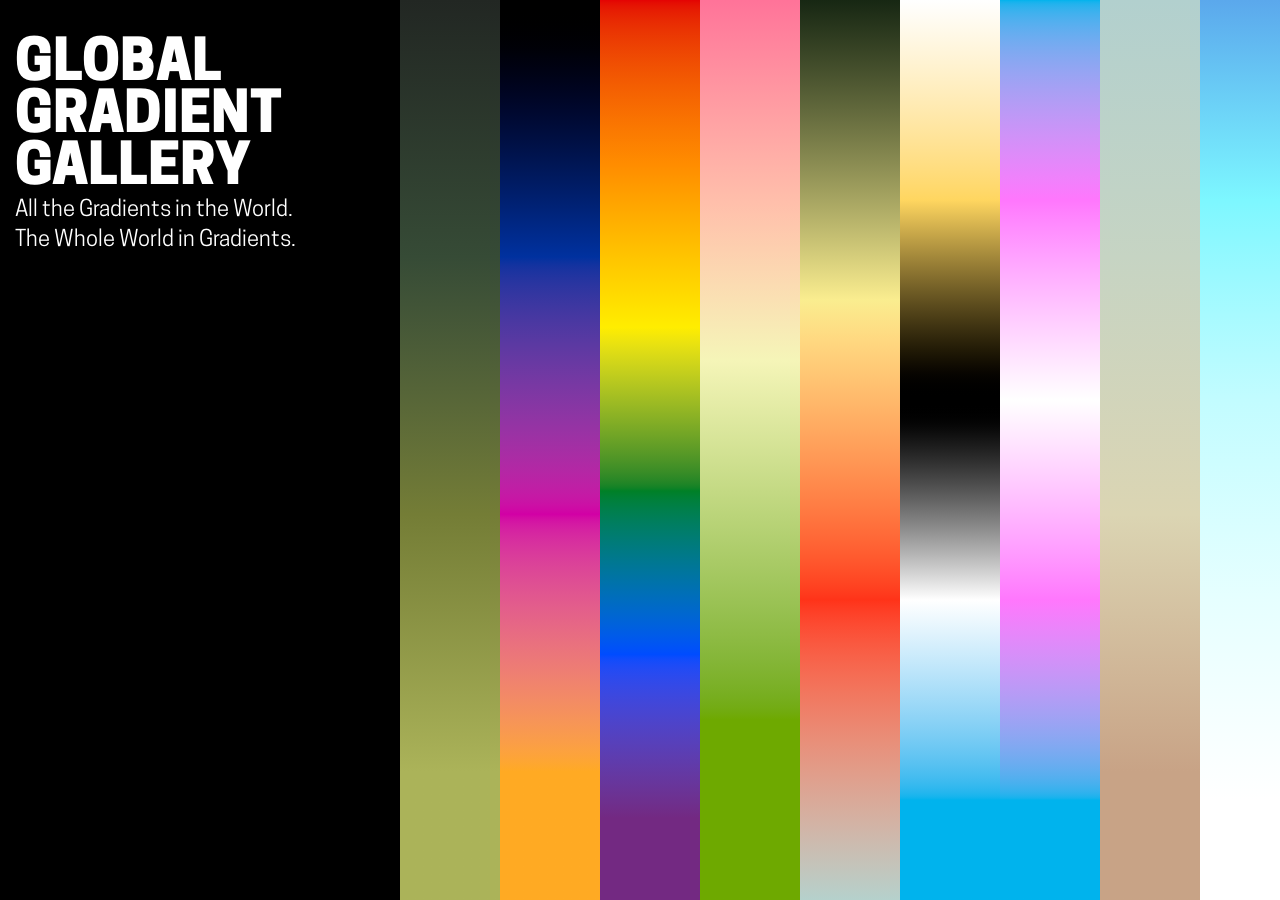
==== commit 585ff4f8: "Präsi" ====
--- a/index.html
+++ b/index.html
@@ -18,12 +18,12 @@
 .wrapper:has(#gradient-1:checked) ~ .header #content-1 {
   display: block;}
 
-.wrapper:has(#gradient-1:checked) ~ .footer .animation-1 {
+.wrapper:has(#gradient-1:checked) .footer .animation-1 {
   display: block;}
 
 
 /*.wrapper:has(#gradient-1:checked) ~ .header #content-1 {
-    color: #ef4897;}*/
+    color: #e94693;}*/
 
 .animation-1 {
     animation-duration: calc(15s + 10s * cos(1));
@@ -36,12 +36,12 @@
 .wrapper:has(#gradient-2:checked) ~ .header #content-2 {
   display: block;}
 
-.wrapper:has(#gradient-2:checked) ~ .footer .animation-2 {
+.wrapper:has(#gradient-2:checked) .footer .animation-2 {
   display: block;}
 
 
 /*.wrapper:has(#gradient-2:checked) ~ .header #content-2 {
-    color: #8acb5e;}*/
+    color: #de8321;}*/
 
 .animation-2 {
     animation-duration: calc(15s + 10s * cos(2));
@@ -54,12 +54,12 @@
 .wrapper:has(#gradient-3:checked) ~ .header #content-3 {
   display: block;}
 
-.wrapper:has(#gradient-3:checked) ~ .footer .animation-3 {
+.wrapper:has(#gradient-3:checked) .footer .animation-3 {
   display: block;}
 
 
 /*.wrapper:has(#gradient-3:checked) ~ .header #content-3 {
-    color: #e94693;}*/
+    color: #cfcfcf;}*/
 
 .animation-3 {
     animation-duration: calc(15s + 10s * cos(3));
@@ -72,12 +72,12 @@
 .wrapper:has(#gradient-4:checked) ~ .header #content-4 {
   display: block;}
 
-.wrapper:has(#gradient-4:checked) ~ .footer .animation-4 {
+.wrapper:has(#gradient-4:checked) .footer .animation-4 {
   display: block;}
 
 
 /*.wrapper:has(#gradient-4:checked) ~ .header #content-4 {
-    color: #de8321;}*/
+    color: #cfac44;}*/
 
 .animation-4 {
     animation-duration: calc(15s + 10s * cos(4));
@@ -90,12 +90,12 @@
 .wrapper:has(#gradient-5:checked) ~ .header #content-5 {
   display: block;}
 
-.wrapper:has(#gradient-5:checked) ~ .footer .animation-5 {
+.wrapper:has(#gradient-5:checked) .footer .animation-5 {
   display: block;}
 
 
 /*.wrapper:has(#gradient-5:checked) ~ .header #content-5 {
-    color: #cfcfcf;}*/
+    color: #e6cca0;}*/
 
 .animation-5 {
     animation-duration: calc(15s + 10s * cos(5));
@@ -108,12 +108,12 @@
 .wrapper:has(#gradient-6:checked) ~ .header #content-6 {
   display: block;}
 
-.wrapper:has(#gradient-6:checked) ~ .footer .animation-6 {
+.wrapper:has(#gradient-6:checked) .footer .animation-6 {
   display: block;}
 
 
 /*.wrapper:has(#gradient-6:checked) ~ .header #content-6 {
-    color: #cfac44;}*/
+    color: #dd1e1d;}*/
 
 .animation-6 {
     animation-duration: calc(15s + 10s * cos(6));
@@ -126,12 +126,12 @@
 .wrapper:has(#gradient-7:checked) ~ .header #content-7 {
   display: block;}
 
-.wrapper:has(#gradient-7:checked) ~ .footer .animation-7 {
+.wrapper:has(#gradient-7:checked) .footer .animation-7 {
   display: block;}
 
 
 /*.wrapper:has(#gradient-7:checked) ~ .header #content-7 {
-    color: #e6cca0;}*/
+    color: #56c6f4;}*/
 
 .animation-7 {
     animation-duration: calc(15s + 10s * cos(7));
@@ -144,12 +144,12 @@
 .wrapper:has(#gradient-8:checked) ~ .header #content-8 {
   display: block;}
 
-.wrapper:has(#gradient-8:checked) ~ .footer .animation-8 {
+.wrapper:has(#gradient-8:checked) .footer .animation-8 {
   display: block;}
 
 
 /*.wrapper:has(#gradient-8:checked) ~ .header #content-8 {
-    color: #dd1e1d;}*/
+    color: #58df47;}*/
 
 .animation-8 {
     animation-duration: calc(15s + 10s * cos(8));
@@ -162,12 +162,12 @@
 .wrapper:has(#gradient-9:checked) ~ .header #content-9 {
   display: block;}
 
-.wrapper:has(#gradient-9:checked) ~ .footer .animation-9 {
+.wrapper:has(#gradient-9:checked) .footer .animation-9 {
   display: block;}
 
 
 /*.wrapper:has(#gradient-9:checked) ~ .header #content-9 {
-    color: #56c6f4;}*/
+    color: #e85c4a;}*/
 
 .animation-9 {
     animation-duration: calc(15s + 10s * cos(9));
@@ -180,12 +180,12 @@
 .wrapper:has(#gradient-10:checked) ~ .header #content-10 {
   display: block;}
 
-.wrapper:has(#gradient-10:checked) ~ .footer .animation-10 {
+.wrapper:has(#gradient-10:checked) .footer .animation-10 {
   display: block;}
 
 
 /*.wrapper:has(#gradient-10:checked) ~ .header #content-10 {
-    color: #58df47;}*/
+    color: #ef4897;}*/
 
 .animation-10 {
     animation-duration: calc(15s + 10s * cos(10));
@@ -198,12 +198,12 @@
 .wrapper:has(#gradient-11:checked) ~ .header #content-11 {
   display: block;}
 
-.wrapper:has(#gradient-11:checked) ~ .footer .animation-11 {
+.wrapper:has(#gradient-11:checked) .footer .animation-11 {
   display: block;}
 
 
 /*.wrapper:has(#gradient-11:checked) ~ .header #content-11 {
-    color: #e85c4a;}*/
+    color: #8acb5e;}*/
 
 .animation-11 {
     animation-duration: calc(15s + 10s * cos(11));
@@ -211,10 +211,172 @@
 
 </style>
 
-
-<style>
-
-.wrapper:has(.btnControl:checked) ~ .footer .waves {
+<style>
+
+.wrapper:has(#gradient-12:checked) ~ .header #content-12 {
+  display: block;}
+
+.wrapper:has(#gradient-12:checked) .footer .animation-12 {
+  display: block;}
+
+
+/*.wrapper:has(#gradient-12:checked) ~ .header #content-12 {
+    color: #e94693;}*/
+
+.animation-12 {
+    animation-duration: calc(15s + 10s * cos(12));
+}
+
+</style>
+
+<style>
+
+.wrapper:has(#gradient-13:checked) ~ .header #content-13 {
+  display: block;}
+
+.wrapper:has(#gradient-13:checked) .footer .animation-13 {
+  display: block;}
+
+
+/*.wrapper:has(#gradient-13:checked) ~ .header #content-13 {
+    color: #de8321;}*/
+
+.animation-13 {
+    animation-duration: calc(15s + 10s * cos(13));
+}
+
+</style>
+
+<style>
+
+.wrapper:has(#gradient-14:checked) ~ .header #content-14 {
+  display: block;}
+
+.wrapper:has(#gradient-14:checked) .footer .animation-14 {
+  display: block;}
+
+
+/*.wrapper:has(#gradient-14:checked) ~ .header #content-14 {
+    color: #cfcfcf;}*/
+
+.animation-14 {
+    animation-duration: calc(15s + 10s * cos(14));
+}
+
+</style>
+
+<style>
+
+.wrapper:has(#gradient-15:checked) ~ .header #content-15 {
+  display: block;}
+
+.wrapper:has(#gradient-15:checked) .footer .animation-15 {
+  display: block;}
+
+
+/*.wrapper:has(#gradient-15:checked) ~ .header #content-15 {
+    color: #cfac44;}*/
+
+.animation-15 {
+    animation-duration: calc(15s + 10s * cos(15));
+}
+
+</style>
+
+<style>
+
+.wrapper:has(#gradient-16:checked) ~ .header #content-16 {
+  display: block;}
+
+.wrapper:has(#gradient-16:checked) .footer .animation-16 {
+  display: block;}
+
+
+/*.wrapper:has(#gradient-16:checked) ~ .header #content-16 {
+    color: #e6cca0;}*/
+
+.animation-16 {
+    animation-duration: calc(15s + 10s * cos(16));
+}
+
+</style>
+
+<style>
+
+.wrapper:has(#gradient-17:checked) ~ .header #content-17 {
+  display: block;}
+
+.wrapper:has(#gradient-17:checked) .footer .animation-17 {
+  display: block;}
+
+
+/*.wrapper:has(#gradient-17:checked) ~ .header #content-17 {
+    color: #dd1e1d;}*/
+
+.animation-17 {
+    animation-duration: calc(15s + 10s * cos(17));
+}
+
+</style>
+
+<style>
+
+.wrapper:has(#gradient-18:checked) ~ .header #content-18 {
+  display: block;}
+
+.wrapper:has(#gradient-18:checked) .footer .animation-18 {
+  display: block;}
+
+
+/*.wrapper:has(#gradient-18:checked) ~ .header #content-18 {
+    color: #56c6f4;}*/
+
+.animation-18 {
+    animation-duration: calc(15s + 10s * cos(18));
+}
+
+</style>
+
+<style>
+
+.wrapper:has(#gradient-19:checked) ~ .header #content-19 {
+  display: block;}
+
+.wrapper:has(#gradient-19:checked) .footer .animation-19 {
+  display: block;}
+
+
+/*.wrapper:has(#gradient-19:checked) ~ .header #content-19 {
+    color: #58df47;}*/
+
+.animation-19 {
+    animation-duration: calc(15s + 10s * cos(19));
+}
+
+</style>
+
+<style>
+
+.wrapper:has(#gradient-20:checked) ~ .header #content-20 {
+  display: block;}
+
+.wrapper:has(#gradient-20:checked) .footer .animation-20 {
+  display: block;}
+
+
+/*.wrapper:has(#gradient-20:checked) ~ .header #content-20 {
+    color: #e85c4a;}*/
+
+.animation-20 {
+    animation-duration: calc(15s + 10s * cos(20));
+}
+
+</style>
+
+
+<style>
+
+.wrapper:has(.btnControl:checked) .footer .waves {
   display: block;}
 
 </style>
@@ -238,77 +400,129 @@
 
             
 
-            <label class="gradient animation-1" style="background-image:linear-gradient(in oklab, #000000, #ef4897, #e4ad97, #f0d65b, #f0d65b, #e4ad97, #ef4897, #000000);background-size: 100% 200%; background-position: 0 0, 0 50%;">
+            <label class="gradient animation-1" style="background-image:linear-gradient(in oklab, #222723, #364b36, #747d36, #abb359, #abb359, #747d36, #364b36, #222723);background-size: 100% 200%; background-position: 0 0, 0 50%;">
             <input type="checkbox" class="btnControl" id="gradient-1" name="button">
             </label>             
 
             
 
-            <label class="gradient animation-2" style="background-image:linear-gradient(in oklab, #852121, #4f59ba, #8acb5e, #e0d741, #e46b29, #e46b29, #e0d741, #8acb5e, #4f59ba, #852121);background-size: 100% 200%; background-position: 0 0, 0 50%;">
+            <label class="gradient animation-2" style="background-image:linear-gradient(in oklab, #000000, #00319f, #d200a5, #ffaa23, #ffaa23, #d200a5, #00319f, #000000);background-size: 100% 200%; background-position: 0 0, 0 50%;">
             <input type="checkbox" class="btnControl" id="gradient-2" name="button">
             </label>             
 
             
 
-            <label class="gradient animation-3" style="background-image:linear-gradient(in oklab, #9de656, #e94693, #e9562f, #71afd2, #276486, #276486, #71afd2, #e9562f, #e94693, #9de656);background-size: 100% 200%; background-position: 0 0, 0 50%;">
+            <label class="gradient animation-3" style="background-image:linear-gradient(in oklab, #E40303, #FF8C00, #FFED00, #008026, #004CFF, #732982, #732982, #004CFF, #008026, #FFED00, #FF8C00, #E40303);background-size: 100% 200%; background-position: 0 0, 0 50%;">
             <input type="checkbox" class="btnControl" id="gradient-3" name="button">
             </label>             
 
             
 
-            <label class="gradient animation-4" style="background-image:linear-gradient(in oklab, #de8321, #edcead, #de8321, #ffffff, #de8321, #de8321, #ffffff, #de8321, #edcead, #de8321);background-size: 100% 200%; background-position: 0 0, 0 50%;">
+            <label class="gradient animation-4" style="background-image:linear-gradient(in oklab, #ff7399, #f5f5b8, #6ea900, #6ea900, #f5f5b8, #ff7399);background-size: 100% 200%; background-position: 0 0, 0 50%;">
             <input type="checkbox" class="btnControl" id="gradient-4" name="button">
             </label>             
 
             
 
-            <label class="gradient animation-5" style="background-image:linear-gradient(in oklab, #787878, #cfcfcf, #787878, #ffffff, #787878, #787878, #ffffff, #787878, #cfcfcf, #787878);background-size: 100% 200%; background-position: 0 0, 0 50%;">
+            <label class="gradient animation-5" style="background-image:linear-gradient(in oklab, #172713, #faed8f, #ff3319, #b5d1cc, #ff3319, #faed8f, #172713);background-size: 100% 200%; background-position: 0 0, 0 50%;">
             <input type="checkbox" class="btnControl" id="gradient-5" name="button">
             </label>             
 
             
 
-            <label class="gradient animation-6" style="background-image:linear-gradient(in oklab, #cfac44, #f8eed0, #cfac44, #ffffff, #cfac44, #cfac44, #ffffff, #cfac44, #f8eed0, #cfac44);background-size: 100% 200%; background-position: 0 0, 0 50%;">
+            <label class="gradient animation-6" style="background-image:linear-gradient(in oklab, #ffffff, #ffd660, #000000, #ffffff, #00b3ed, #00b3ed, #ffffff, #000000, #ffd660, #ffffff);background-size: 100% 200%; background-position: 0 0, 0 50%;">
             <input type="checkbox" class="btnControl" id="gradient-6" name="button">
             </label>             
 
             
 
-            <label class="gradient animation-7" style="background-image:linear-gradient(in oklab, #342413, #e6cca0, #e6cca0, #342413);background-size: 100% 200%; background-position: 0 0, 0 50%;">
+            <label class="gradient animation-7" style="background-image:linear-gradient(in oklab, #00b3ed, #ff77fd, #ffffff, #ff77fd, #00b3ed, #00b3ed, #ff77fd, #ffffff, #ff77fd, #00b3ed);background-size: 100% 200%; background-position: 0 0, 0 50%;">
             <input type="checkbox" class="btnControl" id="gradient-7" name="button">
             </label>             
 
             
 
-            <label class="gradient animation-8" style="background-image:linear-gradient(in oklab, #000000, #464646, #dd1e1d, #b7b7b7, #6effff, #6effff, #b7b7b7, #dd1e1d, #464646, #000000);background-size: 100% 200%; background-position: 0 0, 0 50%;">
+            <label class="gradient animation-8" style="background-image:linear-gradient(in oklab, #b2d0ce, #c6d4c3, #dbd5b3, #c8a386, #c8a386, #dbd5b3, #c6d4c3, #b2d0ce);background-size: 100% 200%; background-position: 0 0, 0 50%;">
             <input type="checkbox" class="btnControl" id="gradient-8" name="button">
             </label>             
 
             
 
-            <label class="gradient animation-9" style="background-image:linear-gradient(in oklab, #ffffff, #56c6f4, #000000, #000000, #56c6f4, #ffffff);background-size: 100% 200%; background-position: 0 0, 0 50%;">
+            <label class="gradient animation-9" style="background-image:linear-gradient(in oklab, #5ba8ec, #7df7ff, #c2fcff, #e6ffff, #ffffff, #ffffff, #e6ffff, #c2fcff, #7df7ff, #5ba8ec);background-size: 100% 200%; background-position: 0 0, 0 50%;">
             <input type="checkbox" class="btnControl" id="gradient-9" name="button">
             </label>             
 
             
 
-            <label class="gradient animation-10" style="background-image:linear-gradient(in oklab, #000000, #58df47, #defcda, #defcda, #58df47, #000000);background-size: 100% 200%; background-position: 0 0, 0 50%;">
+            <label class="gradient animation-10" style="background-image:linear-gradient(in oklab, #000000, #ef4897, #e4ad97, #f0d65b, #f0d65b, #e4ad97, #ef4897, #000000);background-size: 100% 200%; background-position: 0 0, 0 50%;">
             <input type="checkbox" class="btnControl" id="gradient-10" name="button">
             </label>             
 
             
 
-            <label class="gradient animation-11" style="background-image:linear-gradient(in oklab, #49f14d, #e85c4a, #3643be, #4d1356, #000000, #000000, #4d1356, #3643be, #e85c4a, #49f14d);background-size: 100% 200%; background-position: 0 0, 0 50%;">
+            <label class="gradient animation-11" style="background-image:linear-gradient(in oklab, #852121, #4f59ba, #8acb5e, #e0d741, #e46b29, #e46b29, #e0d741, #8acb5e, #4f59ba, #852121);background-size: 100% 200%; background-position: 0 0, 0 50%;">
             <input type="checkbox" class="btnControl" id="gradient-11" name="button">
             </label>             
 
             
 
-        </div>
-
-    </div>
-
-    <div class="footer">
+            <label class="gradient animation-12" style="background-image:linear-gradient(in oklab, #9de656, #e94693, #e9562f, #71afd2, #276486, #276486, #71afd2, #e9562f, #e94693, #9de656);background-size: 100% 200%; background-position: 0 0, 0 50%;">
+            <input type="checkbox" class="btnControl" id="gradient-12" name="button">
+            </label>             
+
+            
+
+            <label class="gradient animation-13" style="background-image:linear-gradient(in oklab, #de8321, #edcead, #de8321, #ffffff, #de8321, #de8321, #ffffff, #de8321, #edcead, #de8321);background-size: 100% 200%; background-position: 0 0, 0 50%;">
+            <input type="checkbox" class="btnControl" id="gradient-13" name="button">
+            </label>             
+
+            
+
+            <label class="gradient animation-14" style="background-image:linear-gradient(in oklab, #787878, #cfcfcf, #787878, #ffffff, #787878, #787878, #ffffff, #787878, #cfcfcf, #787878);background-size: 100% 200%; background-position: 0 0, 0 50%;">
+            <input type="checkbox" class="btnControl" id="gradient-14" name="button">
+            </label>             
+
+            
+
+            <label class="gradient animation-15" style="background-image:linear-gradient(in oklab, #cfac44, #f8eed0, #cfac44, #ffffff, #cfac44, #cfac44, #ffffff, #cfac44, #f8eed0, #cfac44);background-size: 100% 200%; background-position: 0 0, 0 50%;">
+            <input type="checkbox" class="btnControl" id="gradient-15" name="button">
+            </label>             
+
+            
+
+            <label class="gradient animation-16" style="background-image:linear-gradient(in oklab, #342413, #e6cca0, #e6cca0, #342413);background-size: 100% 200%; background-position: 0 0, 0 50%;">
+            <input type="checkbox" class="btnControl" id="gradient-16" name="button">
+            </label>             
+
+            
+
+            <label class="gradient animation-17" style="background-image:linear-gradient(in oklab, #000000, #464646, #dd1e1d, #b7b7b7, #6effff, #6effff, #b7b7b7, #dd1e1d, #464646, #000000);background-size: 100% 200%; background-position: 0 0, 0 50%;">
+            <input type="checkbox" class="btnControl" id="gradient-17" name="button">
+            </label>             
+
+            
+
+            <label class="gradient animation-18" style="background-image:linear-gradient(in oklab, #ffffff, #56c6f4, #000000, #000000, #56c6f4, #ffffff);background-size: 100% 200%; background-position: 0 0, 0 50%;">
+            <input type="checkbox" class="btnControl" id="gradient-18" name="button">
+            </label>             
+
+            
+
+            <label class="gradient animation-19" style="background-image:linear-gradient(in oklab, #000000, #58df47, #defcda, #defcda, #58df47, #000000);background-size: 100% 200%; background-position: 0 0, 0 50%;">
+            <input type="checkbox" class="btnControl" id="gradient-19" name="button">
+            </label>             
+
+            
+
+            <label class="gradient animation-20" style="background-image:linear-gradient(in oklab, #49f14d, #e85c4a, #3643be, #4d1356, #000000, #000000, #4d1356, #3643be, #e85c4a, #49f14d);background-size: 100% 200%; background-position: 0 0, 0 50%;">
+            <input type="checkbox" class="btnControl" id="gradient-20" name="button">
+            </label>             
+
+            
+
+        </div>
+
+        <div class="footer">
 
         <div>
 
@@ -346,57 +560,102 @@
 
             
 
-            <div class="wave animation-1" style="background-image:linear-gradient(in oklab, #000000, #ef4897, #e4ad97, #f0d65b, #f0d65b, #e4ad97, #ef4897, #000000);background-size: 100% 200%; background-position: 0 0, 0 50%;">
-            </div>
-
-            
-
-            <div class="wave animation-2" style="background-image:linear-gradient(in oklab, #852121, #4f59ba, #8acb5e, #e0d741, #e46b29, #e46b29, #e0d741, #8acb5e, #4f59ba, #852121);background-size: 100% 200%; background-position: 0 0, 0 50%;">
-            </div>
-
-            
-
-            <div class="wave animation-3" style="background-image:linear-gradient(in oklab, #9de656, #e94693, #e9562f, #71afd2, #276486, #276486, #71afd2, #e9562f, #e94693, #9de656);background-size: 100% 200%; background-position: 0 0, 0 50%;">
-            </div>
-
-            
-
-            <div class="wave animation-4" style="background-image:linear-gradient(in oklab, #de8321, #edcead, #de8321, #ffffff, #de8321, #de8321, #ffffff, #de8321, #edcead, #de8321);background-size: 100% 200%; background-position: 0 0, 0 50%;">
-            </div>
-
-            
-
-            <div class="wave animation-5" style="background-image:linear-gradient(in oklab, #787878, #cfcfcf, #787878, #ffffff, #787878, #787878, #ffffff, #787878, #cfcfcf, #787878);background-size: 100% 200%; background-position: 0 0, 0 50%;">
-            </div>
-
-            
-
-            <div class="wave animation-6" style="background-image:linear-gradient(in oklab, #cfac44, #f8eed0, #cfac44, #ffffff, #cfac44, #cfac44, #ffffff, #cfac44, #f8eed0, #cfac44);background-size: 100% 200%; background-position: 0 0, 0 50%;">
-            </div>
-
-            
-
-            <div class="wave animation-7" style="background-image:linear-gradient(in oklab, #342413, #e6cca0, #e6cca0, #342413);background-size: 100% 200%; background-position: 0 0, 0 50%;">
-            </div>
-
-            
-
-            <div class="wave animation-8" style="background-image:linear-gradient(in oklab, #000000, #464646, #dd1e1d, #b7b7b7, #6effff, #6effff, #b7b7b7, #dd1e1d, #464646, #000000);background-size: 100% 200%; background-position: 0 0, 0 50%;">
-            </div>
-
-            
-
-            <div class="wave animation-9" style="background-image:linear-gradient(in oklab, #ffffff, #56c6f4, #000000, #000000, #56c6f4, #ffffff);background-size: 100% 200%; background-position: 0 0, 0 50%;">
-            </div>
-
-            
-
-            <div class="wave animation-10" style="background-image:linear-gradient(in oklab, #000000, #58df47, #defcda, #defcda, #58df47, #000000);background-size: 100% 200%; background-position: 0 0, 0 50%;">
-            </div>
-
-            
-
-            <div class="wave animation-11" style="background-image:linear-gradient(in oklab, #49f14d, #e85c4a, #3643be, #4d1356, #000000, #000000, #4d1356, #3643be, #e85c4a, #49f14d);background-size: 100% 200%; background-position: 0 0, 0 50%;">
+            <div class="wave animation-1" style="background-image:linear-gradient(in oklab, #222723, #364b36, #747d36, #abb359, #abb359, #747d36, #364b36, #222723);background-size: 100% 200%; background-position: 0 0, 0 50%;">
+            </div>
+
+            
+
+            <div class="wave animation-2" style="background-image:linear-gradient(in oklab, #000000, #00319f, #d200a5, #ffaa23, #ffaa23, #d200a5, #00319f, #000000);background-size: 100% 200%; background-position: 0 0, 0 50%;">
+            </div>
+
+            
+
+            <div class="wave animation-3" style="background-image:linear-gradient(in oklab, #E40303, #FF8C00, #FFED00, #008026, #004CFF, #732982, #732982, #004CFF, #008026, #FFED00, #FF8C00, #E40303);background-size: 100% 200%; background-position: 0 0, 0 50%;">
+            </div>
+
+            
+
+            <div class="wave animation-4" style="background-image:linear-gradient(in oklab, #ff7399, #f5f5b8, #6ea900, #6ea900, #f5f5b8, #ff7399);background-size: 100% 200%; background-position: 0 0, 0 50%;">
+            </div>
+
+            
+
+            <div class="wave animation-5" style="background-image:linear-gradient(in oklab, #172713, #faed8f, #ff3319, #b5d1cc, #ff3319, #faed8f, #172713);background-size: 100% 200%; background-position: 0 0, 0 50%;">
+            </div>
+
+            
+
+            <div class="wave animation-6" style="background-image:linear-gradient(in oklab, #ffffff, #ffd660, #000000, #ffffff, #00b3ed, #00b3ed, #ffffff, #000000, #ffd660, #ffffff);background-size: 100% 200%; background-position: 0 0, 0 50%;">
+            </div>
+
+            
+
+            <div class="wave animation-7" style="background-image:linear-gradient(in oklab, #00b3ed, #ff77fd, #ffffff, #ff77fd, #00b3ed, #00b3ed, #ff77fd, #ffffff, #ff77fd, #00b3ed);background-size: 100% 200%; background-position: 0 0, 0 50%;">
+            </div>
+
+            
+
+            <div class="wave animation-8" style="background-image:linear-gradient(in oklab, #b2d0ce, #c6d4c3, #dbd5b3, #c8a386, #c8a386, #dbd5b3, #c6d4c3, #b2d0ce);background-size: 100% 200%; background-position: 0 0, 0 50%;">
+            </div>
+
+            
+
+            <div class="wave animation-9" style="background-image:linear-gradient(in oklab, #5ba8ec, #7df7ff, #c2fcff, #e6ffff, #ffffff, #ffffff, #e6ffff, #c2fcff, #7df7ff, #5ba8ec);background-size: 100% 200%; background-position: 0 0, 0 50%;">
+            </div>
+
+            
+
+            <div class="wave animation-10" style="background-image:linear-gradient(in oklab, #000000, #ef4897, #e4ad97, #f0d65b, #f0d65b, #e4ad97, #ef4897, #000000);background-size: 100% 200%; background-position: 0 0, 0 50%;">
+            </div>
+
+            
+
+            <div class="wave animation-11" style="background-image:linear-gradient(in oklab, #852121, #4f59ba, #8acb5e, #e0d741, #e46b29, #e46b29, #e0d741, #8acb5e, #4f59ba, #852121);background-size: 100% 200%; background-position: 0 0, 0 50%;">
+            </div>
+
+            
+
+            <div class="wave animation-12" style="background-image:linear-gradient(in oklab, #9de656, #e94693, #e9562f, #71afd2, #276486, #276486, #71afd2, #e9562f, #e94693, #9de656);background-size: 100% 200%; background-position: 0 0, 0 50%;">
+            </div>
+
+            
+
+            <div class="wave animation-13" style="background-image:linear-gradient(in oklab, #de8321, #edcead, #de8321, #ffffff, #de8321, #de8321, #ffffff, #de8321, #edcead, #de8321);background-size: 100% 200%; background-position: 0 0, 0 50%;">
+            </div>
+
+            
+
+            <div class="wave animation-14" style="background-image:linear-gradient(in oklab, #787878, #cfcfcf, #787878, #ffffff, #787878, #787878, #ffffff, #787878, #cfcfcf, #787878);background-size: 100% 200%; background-position: 0 0, 0 50%;">
+            </div>
+
+            
+
+            <div class="wave animation-15" style="background-image:linear-gradient(in oklab, #cfac44, #f8eed0, #cfac44, #ffffff, #cfac44, #cfac44, #ffffff, #cfac44, #f8eed0, #cfac44);background-size: 100% 200%; background-position: 0 0, 0 50%;">
+            </div>
+
+            
+
+            <div class="wave animation-16" style="background-image:linear-gradient(in oklab, #342413, #e6cca0, #e6cca0, #342413);background-size: 100% 200%; background-position: 0 0, 0 50%;">
+            </div>
+
+            
+
+            <div class="wave animation-17" style="background-image:linear-gradient(in oklab, #000000, #464646, #dd1e1d, #b7b7b7, #6effff, #6effff, #b7b7b7, #dd1e1d, #464646, #000000);background-size: 100% 200%; background-position: 0 0, 0 50%;">
+            </div>
+
+            
+
+            <div class="wave animation-18" style="background-image:linear-gradient(in oklab, #ffffff, #56c6f4, #000000, #000000, #56c6f4, #ffffff);background-size: 100% 200%; background-position: 0 0, 0 50%;">
+            </div>
+
+            
+
+            <div class="wave animation-19" style="background-image:linear-gradient(in oklab, #000000, #58df47, #defcda, #defcda, #58df47, #000000);background-size: 100% 200%; background-position: 0 0, 0 50%;">
+            </div>
+
+            
+
+            <div class="wave animation-20" style="background-image:linear-gradient(in oklab, #49f14d, #e85c4a, #3643be, #4d1356, #000000, #000000, #4d1356, #3643be, #e85c4a, #49f14d);background-size: 100% 200%; background-position: 0 0, 0 50%;">
             </div>
 
             
@@ -406,6 +665,10 @@
 
     </div>
 
+    </div>
+
+    
+
 
 
     <div class="header">
@@ -419,6 +682,330 @@
         <div class="content" id="content-1">
             <svg viewBox="0 0 750 1023">
                 <filter id="filter-1" color-interpolation-filters="sRGB">
+                    <feColorMatrix type="matrix" values=
+                    ".33 .33 .33 0 0
+                    .33 .33 .33 0 0
+                    .33 .33 .33 0 0
+                    0 0 0 1 0"/>
+                    <feComponentTransfer>
+                        <feFuncR type="table" tableValues="0.133 0.212 0.455 0.67"/>
+                        <feFuncG type="table" tableValues="0.153 0.294 0.49 0.702"/>
+                        <feFuncB type="table" tableValues="0.137 0.212 0.212 0.349"/>
+                        <feFuncA type="table" tableValues="0 1"/>
+                    </feComponentTransfer>
+                </filter>
+                <image y="-50" x="-50" width="900" filter="url(#filter-1)" href="https://diva.sfsu.edu/bundles/image/1523125.750x.png"/>
+            </svg>
+            <div class="text">
+                <div>
+                <p><a href="assets/downloads/Gameboy.grd" style="text-decoration: none;">Download .grd</a></p>
+                <!--<p><a href="assets/downloads/Gameboy.grd" style="text-decoration: none;">Download .ggr</a></p>'-->
+                <details>
+                    <summary>Show CSS</summary>
+                    <p>linear-gradient(in oklab, #222723, #364b36, #747d36, #abb359)</p>
+                </details>
+                </div>
+                <div class="right-bound">
+                <p>Gameboy</p>
+                </div>
+            </div>
+        </div>
+
+        
+
+
+
+        <div class="content" id="content-2">
+            <svg viewBox="0 0 750 1023">
+                <filter id="filter-2" color-interpolation-filters="sRGB">
+                    <feColorMatrix type="matrix" values=
+                    ".33 .33 .33 0 0
+                    .33 .33 .33 0 0
+                    .33 .33 .33 0 0
+                    0 0 0 1 0"/>
+                    <feComponentTransfer>
+                        <feFuncR type="table" tableValues="0 0 0.824 1"/>
+                        <feFuncG type="table" tableValues="0 0.192 0.514 0.667"/>
+                        <feFuncB type="table" tableValues="0 0.624 0.647 1 0.137"/>
+                        <feFuncA type="table" tableValues="0 1"/>
+                    </feComponentTransfer>
+                </filter>
+                <image y="-50" x="-50" width="900" filter="url(#filter-2)" href="https://diva.sfsu.edu/bundles/image/1523146.750x.png"/>
+            </svg>
+            <div class="text">
+                <div>
+                <p><a href="assets/downloads/Raygun.grd" style="text-decoration: none;">Download .grd</a></p>
+                <!--<p><a href="assets/downloads/Raygun.grd" style="text-decoration: none;">Download .ggr</a></p>'-->
+                <details>
+                    <summary>Show CSS</summary>
+                    <p>linear-gradient(in oklab, #000000, #00319f, #d200a5, #ffaa23)</p>
+                </details>
+                </div>
+                <div class="right-bound">
+                <p>Raygun</p>
+                </div>
+            </div>
+        </div>
+
+        
+
+
+
+        <div class="content" id="content-3">
+            <svg viewBox="0 0 750 1023">
+                <filter id="filter-3" color-interpolation-filters="sRGB">
+                    <feColorMatrix type="matrix" values=
+                    ".33 .33 .33 0 0
+                    .33 .33 .33 0 0
+                    .33 .33 .33 0 0
+                    0 0 0 1 0"/>
+                    <feComponentTransfer>
+                        <feFuncR type="table" tableValues="0.894 1 1 0.501 0 0.45"/>
+                        <feFuncG type="table" tableValues="0.011 0.549 0.9290 0.501 0.298 0.16"/>
+                        <feFuncB type="table" tableValues="0.011 0 0 0.149 1 0.51"/>
+                        <feFuncA type="table" tableValues="0 1"/>
+                    </feComponentTransfer>
+                </filter>
+                <image y="-50" x="-50" width="900" filter="url(#filter-3)" href="https://diva.sfsu.edu/bundles/image/1523184.750x.png"/>
+            </svg>
+            <div class="text">
+                <div>
+                <p><a href="assets/downloads/gradient1.grd" style="text-decoration: none;">Download .grd</a></p>
+                <!--<p><a href="assets/downloads/gradient1.grd" style="text-decoration: none;">Download .ggr</a></p>'-->
+                <details>
+                    <summary>Show CSS</summary>
+                    <p>linear-gradient(in oklab, #E40303, #FF8C00, #FFED00, #008026, #004CFF, #732982)</p>
+                </details>
+                </div>
+                <div class="right-bound">
+                <p>Pride</p>
+                </div>
+            </div>
+        </div>
+
+        
+
+
+
+        <div class="content" id="content-4">
+            <svg viewBox="0 0 750 1023">
+                <filter id="filter-4" color-interpolation-filters="sRGB">
+                    <feColorMatrix type="matrix" values=
+                    ".33 .33 .33 0 0
+                    .33 .33 .33 0 0
+                    .33 .33 .33 0 0
+                    0 0 0 1 0"/>
+                    <feComponentTransfer>
+                        <feFuncR type="table" tableValues="1 0.961 0.431"/>
+                        <feFuncG type="table" tableValues="0.45 0.961 0.662"/>
+                        <feFuncB type="table" tableValues="0.6 0.722 0"/>
+                        <feFuncA type="table" tableValues="0 1"/>
+                    </feComponentTransfer>
+                </filter>
+                <image y="-50" x="-50" width="900" filter="url(#filter-4)" href="https://diva.sfsu.edu/bundles/image/1523107.750x.png"/>
+            </svg>
+            <div class="text">
+                <div>
+                <p><a href="assets/downloads/Peach.grd" style="text-decoration: none;">Download .grd</a></p>
+                <!--<p><a href="assets/downloads/Peach.grd" style="text-decoration: none;">Download .ggr</a></p>'-->
+                <details>
+                    <summary>Show CSS</summary>
+                    <p>linear-gradient(in oklab, #ff7399, #f5f5b8, #6ea900)</p>
+                </details>
+                </div>
+                <div class="right-bound">
+                <p>Peach</p>
+                </div>
+            </div>
+        </div>
+
+        
+
+
+
+        <div class="content" id="content-5">
+            <svg viewBox="0 0 750 1023">
+                <filter id="filter-5" color-interpolation-filters="sRGB">
+                    <feColorMatrix type="matrix" values=
+                    ".33 .33 .33 0 0
+                    .33 .33 .33 0 0
+                    .33 .33 .33 0 0
+                    0 0 0 1 0"/>
+                    <feComponentTransfer>
+                        <feFuncR type="table" tableValues="0.090 0.980 1 0.710"/>
+                        <feFuncG type="table" tableValues="0.153 0.929 0.2 0.82"/>
+                        <feFuncB type="table" tableValues="0.075 0.561 0.098 0.8"/>
+                        <feFuncA type="table" tableValues="0 1"/>
+                    </feComponentTransfer>
+                </filter>
+                <image y="-50" x="-50" width="900" filter="url(#filter-5)" href="https://diva.sfsu.edu/bundles/image/1523172.750x.png"/>
+            </svg>
+            <div class="text">
+                <div>
+                <p><a href="assets/downloads/Forest.grd" style="text-decoration: none;">Download .grd</a></p>
+                <!--<p><a href="assets/downloads/Forest.grd" style="text-decoration: none;">Download .ggr</a></p>'-->
+                <details>
+                    <summary>Show CSS</summary>
+                    <p>linear-gradient(in oklab, #172713, #faed8f, #ff3319, #b5d1cc)</p>
+                </details>
+                </div>
+                <div class="right-bound">
+                <p>Forest</p>
+                </div>
+            </div>
+        </div>
+
+        
+
+
+
+        <div class="content" id="content-6">
+            <svg viewBox="0 0 750 1023">
+                <filter id="filter-6" color-interpolation-filters="sRGB">
+                    <feColorMatrix type="matrix" values=
+                    ".33 .33 .33 0 0
+                    .33 .33 .33 0 0
+                    .33 .33 .33 0 0
+                    0 0 0 1 0"/>
+                    <feComponentTransfer>
+                        <feFuncR type="table" tableValues="1 1 0 1 0.431"/>
+                        <feFuncG type="table" tableValues="1 0.839 0 1 0.702"/>
+                        <feFuncB type="table" tableValues="1 0.376 0 1 0.929"/>
+                        <feFuncA type="table" tableValues="0 1"/>
+                    </feComponentTransfer>
+                </filter>
+                <image y="-50" x="-50" width="900" filter="url(#filter-6)" href="https://diva.sfsu.edu/bundles/image/1523123.750x.png"/>
+            </svg>
+            <div class="text">
+                <div>
+                <p><a href="assets/downloads/Thundercats.grd" style="text-decoration: none;">Download .grd</a></p>
+                <!--<p><a href="assets/downloads/Thundercats.grd" style="text-decoration: none;">Download .ggr</a></p>'-->
+                <details>
+                    <summary>Show CSS</summary>
+                    <p>linear-gradient(in oklab, #ffffff, #ffd660, #000000, #ffffff, #00b3ed)</p>
+                </details>
+                </div>
+                <div class="right-bound">
+                <p>Thundercats</p>
+                </div>
+            </div>
+        </div>
+
+        
+
+
+
+        <div class="content" id="content-7">
+            <svg viewBox="0 0 750 1023">
+                <filter id="filter-7" color-interpolation-filters="sRGB">
+                    <feColorMatrix type="matrix" values=
+                    ".33 .33 .33 0 0
+                    .33 .33 .33 0 0
+                    .33 .33 .33 0 0
+                    0 0 0 1 0"/>
+                    <feComponentTransfer>
+                        <feFuncR type="table" tableValues="0 1 1 1 0"/>
+                        <feFuncG type="table" tableValues="0.702 0.467 1 0.467 0.702"/>
+                        <feFuncB type="table" tableValues="0.930 0.992 1 0.992 0.930"/>
+                        <feFuncA type="table" tableValues="0 1"/>
+                    </feComponentTransfer>
+                </filter>
+                <image y="-50" x="-50" width="900" filter="url(#filter-7)" href="https://diva.sfsu.edu/bundles/image/1523101.750x.png"/>
+            </svg>
+            <div class="text">
+                <div>
+                <p><a href="assets/downloads/gradient1.grd" style="text-decoration: none;">Download .grd</a></p>
+                <!--<p><a href="assets/downloads/gradient1.grd" style="text-decoration: none;">Download .ggr</a></p>'-->
+                <details>
+                    <summary>Show CSS</summary>
+                    <p>linear-gradient(in oklab, #00b3ed, #ff77fd, #ffffff, #ff77fd, #00b3ed)</p>
+                </details>
+                </div>
+                <div class="right-bound">
+                <p>Dolls</p>
+                </div>
+            </div>
+        </div>
+
+        
+
+
+
+        <div class="content" id="content-8">
+            <svg viewBox="0 0 750 1023">
+                <filter id="filter-8" color-interpolation-filters="sRGB">
+                    <feColorMatrix type="matrix" values=
+                    ".33 .33 .33 0 0
+                    .33 .33 .33 0 0
+                    .33 .33 .33 0 0
+                    0 0 0 1 0"/>
+                    <feComponentTransfer>
+                        <feFuncR type="table" tableValues="0.698 0.776 0.859 0.784"/>
+                        <feFuncG type="table" tableValues="0.816 0.831 0.835 0.639"/>
+                        <feFuncB type="table" tableValues="0.808 0.765 0.702 0.525"/>
+                        <feFuncA type="table" tableValues="0 1"/>
+                    </feComponentTransfer>
+                </filter>
+                <image y="-50" x="-50" width="900" filter="url(#filter-8)" href="https://diva.sfsu.edu/bundles/image/1523186.750x.png"/>
+            </svg>
+            <div class="text">
+                <div>
+                <p><a href="assets/downloads/Sunset.grd" style="text-decoration: none;">Download .grd</a></p>
+                <!--<p><a href="assets/downloads/Sunset.grd" style="text-decoration: none;">Download .ggr</a></p>'-->
+                <details>
+                    <summary>Show CSS</summary>
+                    <p>linear-gradient(in oklab, #b2d0ce, #c6d4c3, #dbd5b3, #c8a386)</p>
+                </details>
+                </div>
+                <div class="right-bound">
+                <p>Sunset</p>
+                </div>
+            </div>
+        </div>
+
+        
+
+
+
+        <div class="content" id="content-9">
+            <svg viewBox="0 0 750 1023">
+                <filter id="filter-9" color-interpolation-filters="sRGB">
+                    <feColorMatrix type="matrix" values=
+                    ".33 .33 .33 0 0
+                    .33 .33 .33 0 0
+                    .33 .33 .33 0 0
+                    0 0 0 1 0"/>
+                    <feComponentTransfer>
+                        <feFuncR type="table" tableValues="0.357 0.490 0.760 0.902 1"/>
+                        <feFuncG type="table" tableValues="0.659 0.967 0.988 1 1"/>
+                        <feFuncB type="table" tableValues="0.925 1 1 1 1"/>
+                        <feFuncA type="table" tableValues="0 1"/>
+                    </feComponentTransfer>
+                </filter>
+                <image y="-50" x="-50" width="900" filter="url(#filter-9)" href="https://diva.sfsu.edu/bundles/image/1523100.750x.png"/>
+            </svg>
+            <div class="text">
+                <div>
+                <p><a href="assets/downloads/Sky.grd" style="text-decoration: none;">Download .grd</a></p>
+                <!--<p><a href="assets/downloads/Sky.grd" style="text-decoration: none;">Download .ggr</a></p>'-->
+                <details>
+                    <summary>Show CSS</summary>
+                    <p>linear-gradient(in oklab, #5ba8ec, #7df7ff, #c2fcff, #e6ffff, #ffffff)</p>
+                </details>
+                </div>
+                <div class="right-bound">
+                <p>Sky</p>
+                </div>
+            </div>
+        </div>
+
+        
+
+
+
+        <div class="content" id="content-10">
+            <svg viewBox="0 0 750 1023">
+                <filter id="filter-10" color-interpolation-filters="sRGB">
                     <feColorMatrix type="matrix" values=
                     ".33 .33 .33 0 0
                     .33 .33 .33 0 0
@@ -431,12 +1018,12 @@
                         <feFuncA type="table" tableValues="0 1"/>
                     </feComponentTransfer>
                 </filter>
-                <image y="-50" x="-50" width="900" filter="url(#filter-1)" href="https://diva.sfsu.edu/bundles/image/1523105.750x.png"/>
-            </svg>
-            <div class="text">
-                <div>
-                <p><a href="assets/downloads/gradient1.grd" style="text-decoration: none;">Download .grd</a></p>
-                <p><a href="assets/downloads/gradient1.grd" style="text-decoration: none;">Download .ggr</a></p>
+                <image y="-50" x="-50" width="900" filter="url(#filter-10)" href="https://diva.sfsu.edu/bundles/image/1523105.750x.png"/>
+            </svg>
+            <div class="text">
+                <div>
+                <p><a href="assets/downloads/Pop_Art_3.grd" style="text-decoration: none;">Download .grd</a></p>
+                <!--<p><a href="assets/downloads/Pop_Art_3.grd" style="text-decoration: none;">Download .ggr</a></p>'-->
                 <details>
                     <summary>Show CSS</summary>
                     <p>linear-gradient(in oklab, #000000, #ef4897, #e4ad97, #f0d65b)</p>
@@ -452,9 +1039,9 @@
 
 
 
-        <div class="content" id="content-2">
-            <svg viewBox="0 0 750 1023">
-                <filter id="filter-2" color-interpolation-filters="sRGB">
+        <div class="content" id="content-11">
+            <svg viewBox="0 0 750 1023">
+                <filter id="filter-11" color-interpolation-filters="sRGB">
                     <feColorMatrix type="matrix" values=
                     ".33 .33 .33 0 0
                     .33 .33 .33 0 0
@@ -467,12 +1054,12 @@
                         <feFuncA type="table" tableValues="0 1"/>
                     </feComponentTransfer>
                 </filter>
-                <image y="-50" x="-50" width="900" filter="url(#filter-2)" href="https://diva.sfsu.edu/bundles/image/1523178.750x.png"/>
-            </svg>
-            <div class="text">
-                <div>
-                <p><a href="assets/downloads/gradient1.grd" style="text-decoration: none;">Download .grd</a></p>
-                <p><a href="assets/downloads/gradient1.grd" style="text-decoration: none;">Download .ggr</a></p>
+                <image y="-50" x="-50" width="900" filter="url(#filter-11)" href="https://diva.sfsu.edu/bundles/image/1523178.750x.png"/>
+            </svg>
+            <div class="text">
+                <div>
+                <p><a href="assets/downloads/Pop_Art_2.grd" style="text-decoration: none;">Download .grd</a></p>
+                <!--<p><a href="assets/downloads/Pop_Art_2.grd" style="text-decoration: none;">Download .ggr</a></p>'-->
                 <details>
                     <summary>Show CSS</summary>
                     <p>linear-gradient(in oklab, #852121, #4f59ba, #8acb5e, #e0d741, #e46b29)</p>
@@ -488,9 +1075,9 @@
 
 
 
-        <div class="content" id="content-3">
-            <svg viewBox="0 0 750 1023">
-                <filter id="filter-3" color-interpolation-filters="sRGB">
+        <div class="content" id="content-12">
+            <svg viewBox="0 0 750 1023">
+                <filter id="filter-12" color-interpolation-filters="sRGB">
                     <feColorMatrix type="matrix" values=
                     ".33 .33 .33 0 0
                     .33 .33 .33 0 0
@@ -503,12 +1090,12 @@
                         <feFuncA type="table" tableValues="0 1"/>
                     </feComponentTransfer>
                 </filter>
-                <image y="-50" x="-50" width="900" filter="url(#filter-3)" href="https://diva.sfsu.edu/bundles/image/1523089.750x.png"/>
-            </svg>
-            <div class="text">
-                <div>
-                <p><a href="assets/downloads/gradient1.grd" style="text-decoration: none;">Download .grd</a></p>
-                <p><a href="assets/downloads/gradient1.grd" style="text-decoration: none;">Download .ggr</a></p>
+                <image y="-50" x="-50" width="900" filter="url(#filter-12)" href="https://diva.sfsu.edu/bundles/image/1523089.750x.png"/>
+            </svg>
+            <div class="text">
+                <div>
+                <p><a href="assets/downloads/Pop_Art_1.grd" style="text-decoration: none;">Download .grd</a></p>
+                <!--<p><a href="assets/downloads/Pop_Art_1.grd" style="text-decoration: none;">Download .ggr</a></p>'-->
                 <details>
                     <summary>Show CSS</summary>
                     <p>linear-gradient(in oklab, #9de656, #e94693, #e9562f, #71afd2, #276486)</p>
@@ -524,9 +1111,9 @@
 
 
 
-        <div class="content" id="content-4">
-            <svg viewBox="0 0 750 1023">
-                <filter id="filter-4" color-interpolation-filters="sRGB">
+        <div class="content" id="content-13">
+            <svg viewBox="0 0 750 1023">
+                <filter id="filter-13" color-interpolation-filters="sRGB">
                     <feColorMatrix type="matrix" values=
                     ".33 .33 .33 0 0
                     .33 .33 .33 0 0
@@ -539,12 +1126,12 @@
                         <feFuncA type="table" tableValues="0 1"/>
                     </feComponentTransfer>
                 </filter>
-                <image y="-50" x="-50" width="900" filter="url(#filter-4)" href="https://diva.sfsu.edu/bundles/image/1523098.750x.png"/>
-            </svg>
-            <div class="text">
-                <div>
-                <p><a href="assets/downloads/gradient1.grd" style="text-decoration: none;">Download .grd</a></p>
-                <p><a href="assets/downloads/gradient1.grd" style="text-decoration: none;">Download .ggr</a></p>
+                <image y="-50" x="-50" width="900" filter="url(#filter-13)" href="https://diva.sfsu.edu/bundles/image/1523098.750x.png"/>
+            </svg>
+            <div class="text">
+                <div>
+                <p><a href="assets/downloads/Copper.grd" style="text-decoration: none;">Download .grd</a></p>
+                <!--<p><a href="assets/downloads/Copper.grd" style="text-decoration: none;">Download .ggr</a></p>'-->
                 <details>
                     <summary>Show CSS</summary>
                     <p>linear-gradient(in oklab, #de8321, #edcead, #de8321, #ffffff, #de8321)</p>
@@ -560,9 +1147,9 @@
 
 
 
-        <div class="content" id="content-5">
-            <svg viewBox="0 0 750 1023">
-                <filter id="filter-5" color-interpolation-filters="sRGB">
+        <div class="content" id="content-14">
+            <svg viewBox="0 0 750 1023">
+                <filter id="filter-14" color-interpolation-filters="sRGB">
                     <feColorMatrix type="matrix" values=
                     ".33 .33 .33 0 0
                     .33 .33 .33 0 0
@@ -575,12 +1162,12 @@
                         <feFuncA type="table" tableValues="0 1"/>
                     </feComponentTransfer>
                 </filter>
-                <image y="-50" x="-50" width="900" filter="url(#filter-5)" href="https://diva.sfsu.edu/bundles/image/1523165.750x.png"/>
-            </svg>
-            <div class="text">
-                <div>
-                <p><a href="assets/downloads/gradient1.grd" style="text-decoration: none;">Download .grd</a></p>
-                <p><a href="assets/downloads/gradient1.grd" style="text-decoration: none;">Download .ggr</a></p>
+                <image y="-50" x="-50" width="900" filter="url(#filter-14)" href="https://diva.sfsu.edu/bundles/image/1523165.750x.png"/>
+            </svg>
+            <div class="text">
+                <div>
+                <p><a href="assets/downloads/Silver.grd" style="text-decoration: none;">Download .grd</a></p>
+                <!--<p><a href="assets/downloads/Silver.grd" style="text-decoration: none;">Download .ggr</a></p>'-->
                 <details>
                     <summary>Show CSS</summary>
                     <p>linear-gradient(in oklab, #787878, #cfcfcf, #787878, #ffffff, #787878)</p>
@@ -596,9 +1183,9 @@
 
 
 
-        <div class="content" id="content-6">
-            <svg viewBox="0 0 750 1023">
-                <filter id="filter-6" color-interpolation-filters="sRGB">
+        <div class="content" id="content-15">
+            <svg viewBox="0 0 750 1023">
+                <filter id="filter-15" color-interpolation-filters="sRGB">
                     <feColorMatrix type="matrix" values=
                     ".33 .33 .33 0 0
                     .33 .33 .33 0 0
@@ -611,12 +1198,12 @@
                         <feFuncA type="table" tableValues="0 1"/>
                     </feComponentTransfer>
                 </filter>
-                <image y="-50" x="-50" width="900" filter="url(#filter-6)" href="https://diva.sfsu.edu/bundles/image/1523164.750x.png"/>
-            </svg>
-            <div class="text">
-                <div>
-                <p><a href="assets/downloads/gradient1.grd" style="text-decoration: none;">Download .grd</a></p>
-                <p><a href="assets/downloads/gradient1.grd" style="text-decoration: none;">Download .ggr</a></p>
+                <image y="-50" x="-50" width="900" filter="url(#filter-15)" href="https://diva.sfsu.edu/bundles/image/1523164.750x.png"/>
+            </svg>
+            <div class="text">
+                <div>
+                <p><a href="assets/downloads/Gold.grd" style="text-decoration: none;">Download .grd</a></p>
+                <!--<p><a href="assets/downloads/Gold.grd" style="text-decoration: none;">Download .ggr</a></p>'-->
                 <details>
                     <summary>Show CSS</summary>
                     <p>linear-gradient(in oklab, #cfac44, #f8eed0, #cfac44, #ffffff, #cfac44)</p>
@@ -632,9 +1219,9 @@
 
 
 
-        <div class="content" id="content-7">
-            <svg viewBox="0 0 750 1023">
-                <filter id="filter-7" color-interpolation-filters="sRGB">
+        <div class="content" id="content-16">
+            <svg viewBox="0 0 750 1023">
+                <filter id="filter-16" color-interpolation-filters="sRGB">
                     <feColorMatrix type="matrix" values=
                     ".33 .33 .33 0 0
                     .33 .33 .33 0 0
@@ -647,12 +1234,12 @@
                         <feFuncA type="table" tableValues="0 1"/>
                     </feComponentTransfer>
                 </filter>
-                <image y="-50" x="-50" width="900" filter="url(#filter-7)" href="https://diva.sfsu.edu/bundles/image/1523106.750x.png"/>
-            </svg>
-            <div class="text">
-                <div>
-                <p><a href="assets/downloads/gradient1.grd" style="text-decoration: none;">Download .grd</a></p>
-                <p><a href="assets/downloads/gradient1.grd" style="text-decoration: none;">Download .ggr</a></p>
+                <image y="-50" x="-50" width="900" filter="url(#filter-16)" href="https://diva.sfsu.edu/bundles/image/1523106.750x.png"/>
+            </svg>
+            <div class="text">
+                <div>
+                <p><a href="assets/downloads/Sepia.grd" style="text-decoration: none;">Download .grd</a></p>
+                <!--<p><a href="assets/downloads/Sepia.grd" style="text-decoration: none;">Download .ggr</a></p>'-->
                 <details>
                     <summary>Show CSS</summary>
                     <p>linear-gradient(in oklab, #342413, #e6cca0)</p>
@@ -668,9 +1255,9 @@
 
 
 
-        <div class="content" id="content-8">
-            <svg viewBox="0 0 750 1023">
-                <filter id="filter-8" color-interpolation-filters="sRGB">
+        <div class="content" id="content-17">
+            <svg viewBox="0 0 750 1023">
+                <filter id="filter-17" color-interpolation-filters="sRGB">
                     <feColorMatrix type="matrix" values=
                     ".33 .33 .33 0 0
                     .33 .33 .33 0 0
@@ -683,12 +1270,12 @@
                         <feFuncA type="table" tableValues="0 1"/>
                     </feComponentTransfer>
                 </filter>
-                <image y="-50" x="-50" width="900" filter="url(#filter-8)" href="https://diva.sfsu.edu/bundles/image/1523147.750x.png"/>
-            </svg>
-            <div class="text">
-                <div>
-                <p><a href="assets/downloads/gradient1.grd" style="text-decoration: none;">Download .grd</a></p>
-                <p><a href="assets/downloads/gradient1.grd" style="text-decoration: none;">Download .ggr</a></p>
+                <image y="-50" x="-50" width="900" filter="url(#filter-17)" href="https://diva.sfsu.edu/bundles/image/1523147.750x.png"/>
+            </svg>
+            <div class="text">
+                <div>
+                <p><a href="assets/downloads/3D.grd" style="text-decoration: none;">Download .grd</a></p>
+                <!--<p><a href="assets/downloads/3D.grd" style="text-decoration: none;">Download .ggr</a></p>'-->
                 <details>
                     <summary>Show CSS</summary>
                     <p>linear-gradient(in oklab, #000000, #464646, #dd1e1d, #b7b7b7, #6effff)</p>
@@ -704,9 +1291,9 @@
 
 
 
-        <div class="content" id="content-9">
-            <svg viewBox="0 0 750 1023">
-                <filter id="filter-9" color-interpolation-filters="sRGB">
+        <div class="content" id="content-18">
+            <svg viewBox="0 0 750 1023">
+                <filter id="filter-18" color-interpolation-filters="sRGB">
                     <feColorMatrix type="matrix" values=
                     ".33 .33 .33 0 0
                     .33 .33 .33 0 0
@@ -719,12 +1306,12 @@
                         <feFuncA type="table" tableValues="0 1"/>
                     </feComponentTransfer>
                 </filter>
-                <image y="-50" x="-50" width="900" filter="url(#filter-9)" href="https://diva.sfsu.edu/bundles/image/1523133.750x.png"/>
-            </svg>
-            <div class="text">
-                <div>
-                <p><a href="assets/downloads/gradient1.grd" style="text-decoration: none;">Download .grd</a></p>
-                <p><a href="assets/downloads/gradient1.grd" style="text-decoration: none;">Download .ggr</a></p>
+                <image y="-50" x="-50" width="900" filter="url(#filter-18)" href="https://diva.sfsu.edu/bundles/image/1523133.750x.png"/>
+            </svg>
+            <div class="text">
+                <div>
+                <p><a href="assets/downloads/X-Ray.grd" style="text-decoration: none;">Download .grd</a></p>
+                <!--<p><a href="assets/downloads/X-Ray.grd" style="text-decoration: none;">Download .ggr</a></p>'-->
                 <details>
                     <summary>Show CSS</summary>
                     <p>linear-gradient(in oklab, #ffffff, #56c6f4, #000000)</p>
@@ -740,9 +1327,9 @@
 
 
 
-        <div class="content" id="content-10">
-            <svg viewBox="0 0 750 1023">
-                <filter id="filter-10" color-interpolation-filters="sRGB">
+        <div class="content" id="content-19">
+            <svg viewBox="0 0 750 1023">
+                <filter id="filter-19" color-interpolation-filters="sRGB">
                     <feColorMatrix type="matrix" values=
                     ".33 .33 .33 0 0
                     .33 .33 .33 0 0
@@ -755,12 +1342,12 @@
                         <feFuncA type="table" tableValues="0 1"/>
                     </feComponentTransfer>
                 </filter>
-                <image y="-50" x="-50" width="900" filter="url(#filter-10)" href="https://diva.sfsu.edu/bundles/image/1523167.750x.png"/>
-            </svg>
-            <div class="text">
-                <div>
-                <p><a href="assets/downloads/gradient1.grd" style="text-decoration: none;">Download .grd</a></p>
-                <p><a href="assets/downloads/gradient1.grd" style="text-decoration: none;">Download .ggr</a></p>
+                <image y="-50" x="-50" width="900" filter="url(#filter-19)" href="https://diva.sfsu.edu/bundles/image/1523167.750x.png"/>
+            </svg>
+            <div class="text">
+                <div>
+                <p><a href="assets/downloads/Night_Vision.grd" style="text-decoration: none;">Download .grd</a></p>
+                <!--<p><a href="assets/downloads/Night_Vision.grd" style="text-decoration: none;">Download .ggr</a></p>'-->
                 <details>
                     <summary>Show CSS</summary>
                     <p>linear-gradient(in oklab, #000000, #58df47, #defcda)</p>
@@ -776,9 +1363,9 @@
 
 
 
-        <div class="content" id="content-11">
-            <svg viewBox="0 0 750 1023">
-                <filter id="filter-11" color-interpolation-filters="sRGB">
+        <div class="content" id="content-20">
+            <svg viewBox="0 0 750 1023">
+                <filter id="filter-20" color-interpolation-filters="sRGB">
                     <feColorMatrix type="matrix" values=
                     ".33 .33 .33 0 0
                     .33 .33 .33 0 0
@@ -791,12 +1378,12 @@
                         <feFuncA type="table" tableValues="0 1"/>
                     </feComponentTransfer>
                 </filter>
-                <image y="-50" x="-50" width="900" filter="url(#filter-11)" href="https://diva.sfsu.edu/bundles/image/1523099.750x.png"/>
-            </svg>
-            <div class="text">
-                <div>
-                <p><a href="assets/downloads/gradient1.grd" style="text-decoration: none;">Download .grd</a></p>
-                <p><a href="assets/downloads/gradient1.grd" style="text-decoration: none;">Download .ggr</a></p>
+                <image y="-50" x="-50" width="900" filter="url(#filter-20)" href="https://diva.sfsu.edu/bundles/image/1523099.750x.png"/>
+            </svg>
+            <div class="text">
+                <div>
+                <p><a href="assets/downloads/Thermal_Vision.grd" style="text-decoration: none;">Download .grd</a></p>
+                <!--<p><a href="assets/downloads/Thermal_Vision.grd" style="text-decoration: none;">Download .ggr</a></p>'-->
                 <details>
                     <summary>Show CSS</summary>
                     <p>linear-gradient(in oklab, #49f14d, #e85c4a, #3643be, #4d1356, #000000)</p>
@@ -812,7 +1399,9 @@
 
 
         <div class="title">
-            <h1>GLOBAL GRADIENT GLOSSARY</h1>
+            <h1>GLOBAL</h1>
+            <h1>GRADIENT</h1>
+            <h1>GALLERY</h1>
             <p>All the Gradients in the World.</p>
             <p>The Whole World in Gradients.</p>
         </div>
--- a/assets/css/style.css
+++ b/assets/css/style.css
@@ -32,11 +32,15 @@
   font-weight: 600;
 }
 
+summary {
+  cursor: pointer;
+}
 
 .wrapper {
-  display: grid;
-  grid-template-rows: 1fr;
-  width: 100%;
+  display: flex;
+  flex-direction: row;
+  width: 100%;
+
 }
 
 .title {
@@ -81,7 +85,7 @@
   display: grid;
   grid-auto-flow: column; /* Columns grow horizontally */
   grid-auto-columns: minmax(100px, 1fr); /* Flexible column widths */
-  height: 100vh; /* Adjust for header height */
+  height: 100%; /* Adjust for header height */
   background-color: white;
   gap: 0; /* No spacing between columns */
 }
@@ -125,6 +129,7 @@
   animation-timing-function: linear;
   transform: scale(1.5, 1.0);
   transform-origin: center;
+  order: -1;
 
 
 }
@@ -141,21 +146,7 @@
 .gradient:has(.btnControl:checked):hover {
 }
 
-.gradient1 {
-  background-image: linear-gradient(green, yellow, red, purple, blue, black);
-}
-
-.gradient2 {
-  background-image: linear-gradient(green, yellow, white);
-}
-
-.gradient3 {
-  background-image: linear-gradient(indigo, red, white);
-}
-
-.image {
-  width: 100%;
-}
+
 
 .content {
   padding-bottom: 20px;
@@ -203,8 +194,74 @@
   to {  background-position: 0px 200vh;}
 }
 
-
-
-
-
-
+/*@media screen and (max-width: 980px) {
+  body {
+    flex-direction: column;
+  }
+
+  svg {
+    height: 100%;
+  }
+
+  .grid-container {
+    grid-auto-flow: row;
+    grid-auto-rows: minmax(100px, 1fr);
+
+  }
+
+  .content {
+    padding-right: 20px;
+    padding-bottom: 0px;
+  }
+
+  .header {
+    width: 100%;
+    height: 300px;
+
+
+    overflow-x: auto;
+    flex-direction: row;
+  }
+
+  .blocker {
+      padding-left: 0px;
+      padding-top: 400px;
+      display: none;
+  }
+
+  .gradient {
+  }
+
+  .footer {
+    display: none;
+  }
+
+.wrapper {
+  display: grid;
+  grid-template-rows: 1fr;
+  width: 100%;
+}
+
+  .gradient:has(.btnControl:checked) {
+    transform: scale(1.0, 1.0);
+  }
+
+  .title {
+    padding-top: 5px;
+  }
+
+  .text {
+    display: none;
+  }
+
+
+  }
+
+}
+
+
+
+
+
+
+
